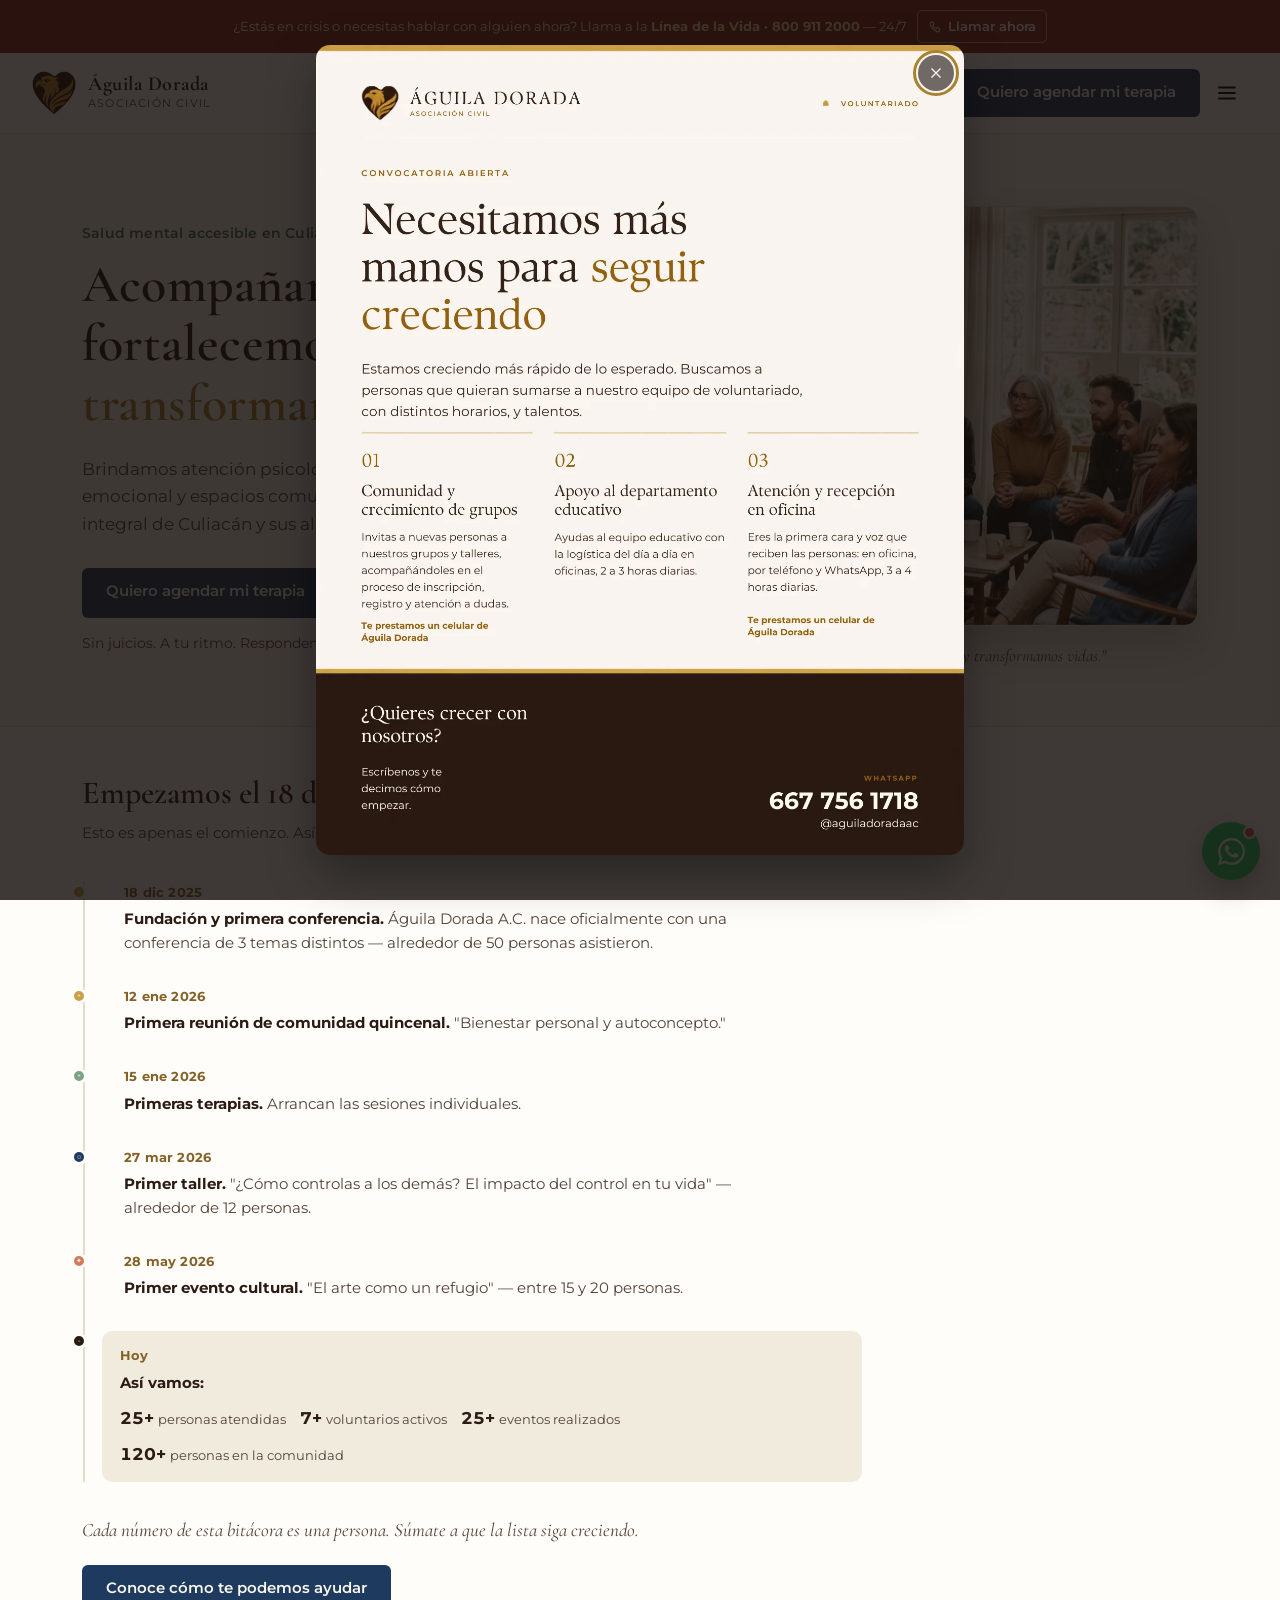
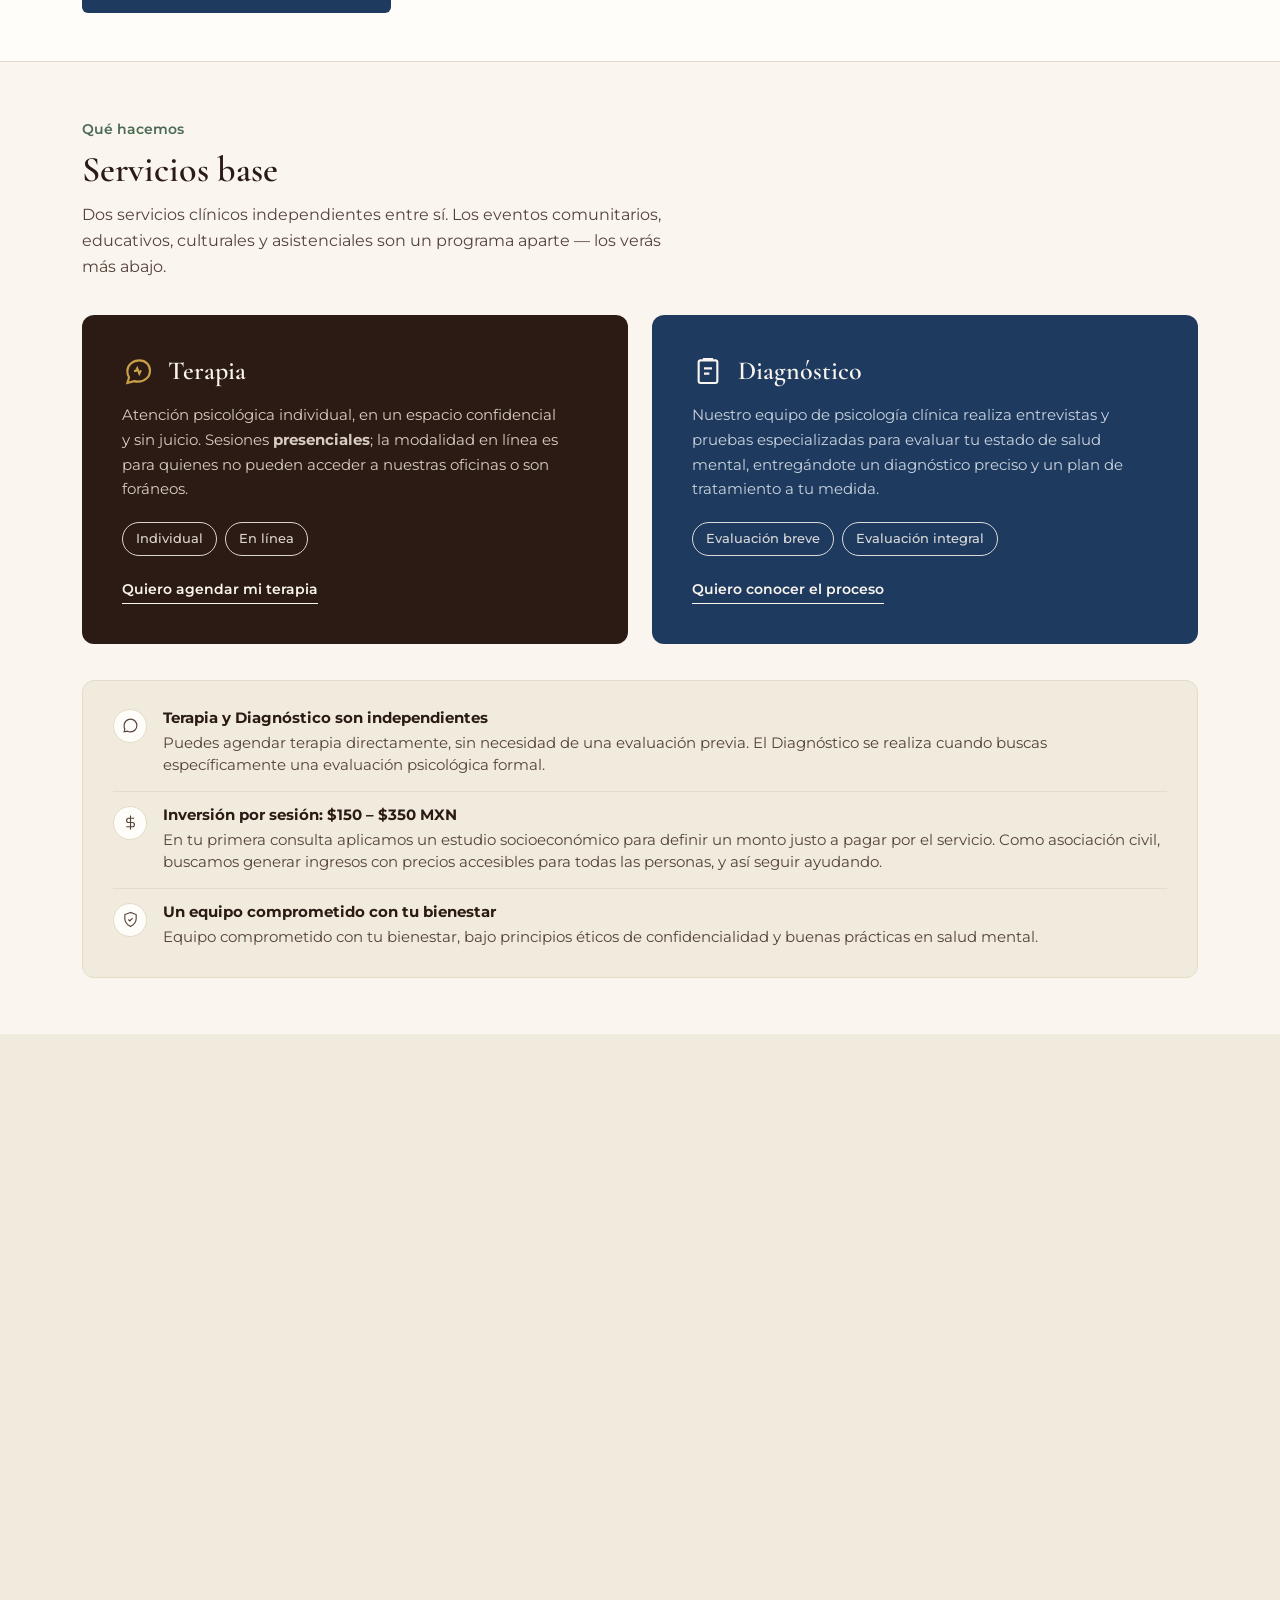
==== index.html @ cc55115a "Actualizar eventos de mediados de octubre y reorganizar eventos pasados - Próximos eventos: taller "" ====
<!DOCTYPE html>
<html lang="es">

<head>
  <meta charset="UTF-8">
  <meta name="viewport" content="width=device-width, initial-scale=1.0">
  <title>Águila Dorada A.C. — Salud mental para todos</title>
  <link rel="canonical" href="https://aguiladorada.org/">
  <link rel="icon" type="image/png" href="assets/images/logo.png">
  <script>document.documentElement.classList.add('js');</script>
  <link rel="stylesheet" href="styles.css">
  <meta name="theme-color" content="#FAF6EF">
  <meta property="og:image" content="https://aguiladorada.org/assets/og-image.jpg">
  <meta property="og:image:width" content="1200">
  <meta property="og:image:height" content="630">
  <meta property="og:image:type" content="image/jpeg">
  <meta property="og:type" content="website">
  <meta property="og:url" content="https://aguiladorada.org/">
  <meta property="og:site_name" content="Águila Dorada A.C.">
  <meta property="og:locale" content="es_MX">
  <meta property="og:title" content="Águila Dorada A.C.">
  <meta property="og:description"
    content="Comunidad Águila Dorada A.C. ofrece terapia psicológica accesible y apoyo emocional en Culiacán.">
  <meta name="twitter:card" content="summary_large_image">
  <meta name="twitter:title" content="Águila Dorada A.C.">
  <meta name="twitter:description"
    content="Comunidad Águila Dorada A.C. ofrece terapia psicológica accesible y apoyo emocional en Culiacán.">
  <meta name="twitter:image" content="https://aguiladorada.org/assets/og-image.jpg">
  <meta name="description"
    content="Comunidad Águila Dorada A.C. ofrece terapia psicológica accesible y apoyo emocional en Culiacán. Acompañamos con empatía el bienestar integral de la comunidad.">
  <meta name="msvalidate.01" content="033CC8452195BD42DEB21FF409A09D6E" />
  <link rel="preconnect" href="https://fonts.googleapis.com">
  <link rel="preconnect" href="https://fonts.gstatic.com" crossorigin>
  <link rel="preload" as="image" href="assets/images/hero.webp" type="image/webp" fetchpriority="high">
  <link rel="preload" as="style"
    href="https://fonts.googleapis.com/css2?family=Cormorant+Garamond:wght@600;700&family=Montserrat:wght@400;500;600;700&display=swap"
    onload="this.onload=null;this.rel='stylesheet'">
  <noscript>
    <link
      href="https://fonts.googleapis.com/css2?family=Cormorant+Garamond:wght@600;700&family=Montserrat:wght@400;500;600;700&display=swap"
      rel="stylesheet">
  </noscript>
  <script type="application/ld+json">
{
  "@context": "https://schema.org",
  "@type": ["NGO", "MedicalBusiness"],
  "name": "Águila Dorada A.C.",
  "url": "https://aguiladorada.org",
  "logo": "https://aguiladorada.org/assets/images/logo.png",
  "description": "Atención en salud mental, psicólogos y terapia psicológica accesible en Culiacán.",
  "medicalSpecialty": "Psychiatric",
  "knowsAbout": [
    "Salud mental",
    "Psicología",
    "Terapia individual",
    "Apoyo emocional"
  ],
  "address": {
    "@type": "PostalAddress",
    "streetAddress": "Matías Lazcano 2134, int. 11, Tierra Blanca",
    "postalCode": "80030",
    "addressLocality": "Culiacán",
    "addressRegion": "Sinaloa",
    "addressCountry": "MX"
  },
  "geo": {
    "@type": "GeoCoordinates",
    "latitude": 24.8188,
    "longitude": -107.3948
  },
  "areaServed": "Culiacán",
  "telephone": "+52-667-211-5886",
  "email": "aguiladorada.admi@gmail.com",
  "sameAs": [
    "https://www.instagram.com/aguiladoradaac",
    "https://www.facebook.com/aguiladoradaac"
  ]
}
</script>
</head>

<body>

  <a href="#main-content" class="skip-link">Saltar al contenido</a>

  <!-- Banner emergente de convocatoria de voluntariado. Se muestra una vez
       al entrar y, al cerrarse, no vuelve a aparecer durante 3 días
       (guardado en localStorage). Solo vive en index.html: es la puerta
       de entrada del sitio, no tiene sentido repetirlo en el resto de
       páginas. Toda la imagen es un enlace directo a WhatsApp con un
       mensaje pre-redactado (mismo criterio de WHATSAPP_NUMBER que el
       resto del sitio). Para cambiar la imagen, reemplaza
       assets/images/voluntariado-banner.png Y regenera
       voluntariado-banner.webp a partir de ella (si el .webp queda
       desactualizado, los navegadores que lo soportan seguirán
       mostrando la imagen vieja porque <picture> no cae al .png salvo
       que el .webp falte por completo) y actualiza el "alt" para que
       siga describiendo el contenido real. -->
  <div class="promo-modal" id="promoModal" hidden>
    <div class="promo-modal-backdrop" data-promo-close></div>
    <div class="promo-modal-dialog" role="dialog" aria-modal="true" aria-label="Convocatoria de voluntariado">
      <button type="button" class="promo-modal-close" data-promo-close aria-label="Cerrar">
        <svg viewBox="0 0 24 24" fill="none" stroke="currentColor" stroke-width="1.8">
          <path d="M6 6l12 12M18 6 6 18" />
        </svg>
      </button>
      <a data-wa href="https://wa.me/526672115886?text=Hola%2C%20quiero%20sumarme%20como%20voluntario%20a%20%C3%81guila%20Dorada.%20Vi%20el%20anuncio%20de%20voluntariado"
        target="_blank" rel="noopener noreferrer" class="promo-modal-link"
        aria-label="Escribir por WhatsApp para sumarme como voluntario/a">
        <picture>
          <source srcset="assets/images/voluntariado-banner.webp" type="image/webp">
          <img src="assets/images/voluntariado-banner.png" width="1280" height="1600" decoding="async"
            alt="Convocatoria abierta de voluntariado: necesitamos más manos para seguir creciendo. Buscamos personas para: 1) Comunidad y crecimiento de grupos, invitando a nuevas personas a nuestros grupos y talleres y acompañándolas en su inscripción. 2) Apoyo al departamento educativo con la logística del día a día en oficina, 2 a 3 horas diarias. 3) Atención y recepción en oficina, por teléfono y WhatsApp, 3 a 4 horas diarias. En las áreas 1 y 3 se presta un celular de Águila Dorada. ¿Quieres crecer con nosotros? Escríbenos y te decimos cómo empezar.">
        </picture>
      </a>
    </div>
  </div>

  <aside class="crisis-bar" aria-label="Atención en crisis">
    <span>¿Estás en crisis o necesitas hablar con alguien ahora? Llama a la <strong>Línea de la Vida · 800 911
        2000</strong> — 24/7</span>
    <a href="tel:8009112000" class="crisis-action"><svg viewBox="0 0 24 24" fill="none" stroke="currentColor"
        stroke-width="1.8">
        <path
          d="M6.6 3.5 4 5c-.8.5-.9 1.6-.5 2.5 2.2 5.5 7.1 10.4 12.6 12.6.9.4 2 .2 2.5-.5l1.5-2.6c.4-.7.2-1.6-.5-2l-3.1-1.8c-.7-.4-1.5-.2-1.9.4l-.9 1.2c-2.4-1.3-4.3-3.2-5.6-5.6l1.2-.9c.6-.4.8-1.2.4-1.9L8.6 4c-.4-.7-1.3-.9-2-.5Z" />
      </svg>Llamar ahora</a>
  </aside>

  <header>
    <div class="nav">
      <div class="brand">
        <img class="brand-mark" src="assets/images/logo.png" width="300" height="276" decoding="async" alt="Águila Dorada A.C. — logo">
        <div class="brand-text">
          <div class="name">Águila Dorada</div>
          <div class="tag">Asociación Civil</div>
        </div>
      </div>
      <nav class="links" aria-label="Principal">
        <a href="#main-content" aria-current="page">Inicio</a>
        <a href="pages/servicios.html">Servicios</a>
        <a href="pages/programas-comunitarios.html">Comunidad</a>
        <a href="#eventos">Próximos eventos</a>
        <a href="pages/eventos-pasados.html">Eventos pasados</a>
        <a href="pages/nosotros.html">Nosotros</a>
        <a href="pages/voluntariado.html">Voluntariado</a>
        <a href="pages/contacto.html">Contacto</a>
      </nav>
      <div style="display:flex;align-items:center;gap:6px;">
        <a data-wa href="https://wa.me/526672115886?text=Hola%2C%20me%20gustar%C3%ADa%20agendar%20una%20sesi%C3%B3n%20de%20terapia%20con%20%C3%81guila%20Dorada."
          class="btn btn-navy" target="_blank" rel="noopener noreferrer" aria-label="Quiero agendar mi terapia"><span class="btn-full" aria-hidden="true">Quiero agendar mi
            terapia</span><span class="btn-short" aria-hidden="true">Agendar</span></a>
        <button class="menu-btn" id="menuBtn" aria-label="Abrir menú" aria-expanded="false" aria-controls="mobileNav">
          <svg viewBox="0 0 24 24" fill="none" stroke="currentColor" stroke-width="1.8">
            <path d="M4 7h16M4 12h16M4 17h16" />
          </svg>
        </button>
      </div>
    </div>
    <nav class="mobile-nav" id="mobileNav" aria-label="Menú móvil">
      <a href="#main-content" aria-current="page">Inicio</a>
      <a href="pages/servicios.html">Servicios</a>
      <a href="pages/programas-comunitarios.html">Comunidad</a>
      <a href="#eventos">Próximos eventos</a>
      <a href="pages/eventos-pasados.html">Eventos pasados</a>
      <a href="pages/nosotros.html">Nosotros</a>
      <a href="pages/voluntariado.html">Voluntariado</a>
      <a href="pages/contacto.html">Contacto</a>
    </nav>
  </header>

  <main id="main-content">
    <section class="hero" aria-label="Inicio">
      <div class="wrap hero-grid">
        <div class="hero-copy">
          <div class="hero-kicker">Salud mental accesible en Culiacán</div>
          <h1>Acompañamos, fortalecemos y <span class="accent">transformamos</span> vidas.</h1>
          <p class="lede">Brindamos atención psicológica accesible, educación emocional y espacios comunitarios para el
            bienestar integral de Culiacán y sus alrededores.</p>
          <div class="hero-ctas">
            <a data-wa href="https://wa.me/526672115886?text=Hola%2C%20me%20gustar%C3%ADa%20agendar%20una%20sesi%C3%B3n%20de%20terapia%20con%20%C3%81guila%20Dorada."
              class="btn btn-navy" target="_blank" rel="noopener noreferrer">Quiero agendar mi terapia</a>
            <a href="pages/nosotros.html" class="btn btn-outline">Conócenos</a>
          </div>
          <p class="hero-microcopy">Sin juicios. A tu ritmo. Respondemos en menos de 24 horas.</p>
        </div>
        <div class="hero-photo">
          <div class="photo-block">
            <picture>
              <source srcset="assets/images/hero.webp" type="image/webp">
              <img src="assets/images/hero.jpg" width="1200" height="1000" fetchpriority="high" decoding="async"
                alt="Círculo de personas conversando en un espacio cálido y luminoso">
            </picture>
          </div>
          <p class="photo-quote">"Acompañamos, fortalecemos y transformamos vidas."</p>
        </div>
      </div>
    </section>

    <section class="bitacora">
      <div class="wrap">
        <div class="bitacora-head">
          <h2>Empezamos el 18 de diciembre de 2025</h2>
          <p>Esto es apenas el comienzo. Así ha ido creciendo Águila Dorada A.C.</p>
        </div>
        <div class="timeline">
          <svg class="tl-track" aria-hidden="true" focusable="false">
            <line class="tl-track-bg" x1="50%" y1="0" x2="50%" y2="100%" />
            <line class="tl-track-fg" x1="50%" y1="0" x2="50%" y2="100%" pathLength="1" stroke-dasharray="1"
              stroke-dashoffset="1" />
          </svg>
          <div class="tl-item" data-reveal>
            <div class="tl-dot ic-comunidad"></div>
            <div class="tl-date">18 dic 2025</div>
            <div class="tl-text"><strong>Fundación y primera conferencia.</strong> Águila Dorada A.C. nace oficialmente
              con una conferencia de 3 temas distintos — alrededor de 50 personas asistieron.</div>
          </div>
          <div class="tl-item" data-reveal>
            <div class="tl-dot ic-comunidad"></div>
            <div class="tl-date">12 ene 2026</div>
            <div class="tl-text"><strong>Primera reunión de comunidad quincenal.</strong> "Bienestar personal y
              autoconcepto."</div>
          </div>
          <div class="tl-item" data-reveal>
            <div class="tl-dot ic-asistencial"></div>
            <div class="tl-date">15 ene 2026</div>
            <div class="tl-text"><strong>Primeras terapias.</strong> Arrancan las sesiones individuales.</div>
          </div>
          <div class="tl-item" data-reveal>
            <div class="tl-dot ic-educativo"></div>
            <div class="tl-date">27 mar 2026</div>
            <div class="tl-text"><strong>Primer taller.</strong> "¿Cómo controlas a los demás? El impacto del control en
              tu vida" — alrededor de 12 personas.</div>
          </div>
          <div class="tl-item" data-reveal>
            <div class="tl-dot ic-cultural"></div>
            <div class="tl-date">28 may 2026</div>
            <div class="tl-text"><strong>Primer evento cultural.</strong> "El arte como un refugio" — entre 15 y 20
              personas.</div>
          </div>
          <div class="tl-item tl-today" data-reveal>
            <div class="tl-dot tl-today-dot"></div>
            <div class="tl-date">Hoy</div>
            <div class="tl-text"><strong>Así vamos:</strong> <span class="tl-stat"><b data-count-to="25" data-suffix="+">0</b> <small>personas
                  atendidas</small></span> <span class="tl-stat"><b data-count-to="7" data-suffix="+">0</b> <small>voluntarios activos</small></span> <span
                class="tl-stat"><b data-count-to="25" data-suffix="+">0</b> <small>eventos realizados</small></span> <span class="tl-stat"><b data-count-to="120" data-suffix="+">0</b>
                <small>personas en la comunidad</small></span></div>
          </div>
        </div>
        <p class="bitacora-close">Cada número de esta bitácora es una persona. Súmate a que la lista siga creciendo.</p>
        <div class="bitacora-ctas">
          <a href="#servicios" class="btn btn-navy">Conoce cómo te podemos ayudar</a>
        </div>
      </div>
    </section>

    <section id="servicios">
      <div class="wrap">
        <div class="head-block">
          <div class="kicker">Qué hacemos</div>
          <h2>Servicios base</h2>
          <p>Dos servicios clínicos independientes entre sí. Los eventos comunitarios, educativos, culturales y
            asistenciales son un programa aparte — los verás más abajo.</p>
        </div>
        <div class="services-grid">
          <div class="service-card sc-terapia" data-reveal>
            <div class="s-head">
              <div class="s-icon"><svg viewBox="0 0 24 24" fill="none" stroke-width="1.6">
                  <path
                    d="M21 12c0 4.4-4 8-9 8-1 0-2-.1-2.9-.4L4 21l1.3-4.2C4.5 15.6 4 13.9 4 12c0-4.4 4-8 9-8s8 3.6 8 8Z" />
                  <path d="M9 12h1.4l1-2 1.6 4 1-2H14.6" />
                </svg></div>
              <h3>Terapia</h3>
            </div>
            <p>Atención psicológica individual, en un espacio confidencial y sin juicio. Sesiones
              <strong>presenciales</strong>; la modalidad en línea es para quienes no pueden acceder a nuestras
              oficinas o son foráneos.</p>
            <div class="pill-row">
              <span class="pill">Individual</span>
              <span class="pill">En línea</span>
            </div>
            <a data-wa href="https://wa.me/526672115886?text=Hola%2C%20me%20gustar%C3%ADa%20agendar%20una%20sesi%C3%B3n%20de%20terapia%20con%20%C3%81guila%20Dorada."
              class="s-link" target="_blank" rel="noopener noreferrer">Quiero agendar mi terapia</a>
          </div>
          <div class="service-card sc-diagnostico" data-reveal>
            <div class="s-head">
              <div class="s-icon"><svg viewBox="0 0 24 24" fill="none" stroke-width="1.6">
                  <rect x="5" y="4" width="14" height="17" rx="1.5" />
                  <path d="M9 4V3h6v1M9 10h6M9 14h4" />
                </svg></div>
              <h3>Diagnóstico</h3>
            </div>
            <p>Nuestro equipo de psicología clínica realiza entrevistas y pruebas especializadas para evaluar tu
              estado de salud mental, entregándote un diagnóstico preciso y un plan de tratamiento a tu medida.</p>
            <div class="pill-row">
              <span class="pill">Evaluación breve</span>
              <span class="pill">Evaluación integral</span>
            </div>
            <a data-wa href="https://wa.me/526672115886?text=Hola%2C%20me%20gustar%C3%ADa%20solicitar%20informaci%C3%B3n%20sobre%20el%20servicio%20de%20diagn%C3%B3stico%20psicol%C3%B3gico%20de%20%C3%81guila%20Dorada."
              class="s-link" target="_blank" rel="noopener noreferrer">Quiero conocer el proceso</a>
          </div>
        </div>

        <div class="info-card">
          <div class="info-row">
            <div class="i-icon"><svg viewBox="0 0 24 24" fill="none" stroke="currentColor" stroke-width="1.6">
                <path
                  d="M8 12h.01M12 12h.01M16 12h.01M21 12c0 4.97-4.03 9-9 9-1.5 0-2.9-.36-4.14-1L3 21l1-3.86A8.96 8.96 0 0 1 3 12c0-4.97 4.03-9 9-9s9 4.03 9 9Z" />
              </svg></div>
            <div>
              <h4>Terapia y Diagnóstico son independientes</h4>
              <p>Puedes agendar terapia directamente, sin necesidad de una evaluación previa. El Diagnóstico se realiza
                cuando buscas específicamente una evaluación psicológica formal.</p>
            </div>
          </div>
          <div class="info-row">
            <div class="i-icon"><svg viewBox="0 0 24 24" fill="none" stroke="currentColor" stroke-width="1.6">
                <path d="M12 2v20M17 6H9.5a3 3 0 0 0 0 6h5a3 3 0 0 1 0 6H6" />
              </svg></div>
            <div>
              <h4>Inversión por sesión: <span class="amt">$150 – $350 MXN</span></h4>
              <p>En tu primera consulta aplicamos un estudio socioeconómico para definir un monto justo a pagar por
                el servicio. Como asociación civil, buscamos generar ingresos con precios accesibles para todas las
                personas, y así seguir ayudando.</p>
            </div>
          </div>
          <div class="info-row">
            <div class="i-icon"><svg viewBox="0 0 24 24" fill="none" stroke="currentColor" stroke-width="1.6">
                <path d="M12 2 4 5v6c0 5 3.4 8.5 8 11 4.6-2.5 8-6 8-11V5l-8-3Z" />
                <path d="M9 12l2 2 4-4" />
              </svg></div>
            <div>
              <h4>Un equipo comprometido con tu bienestar</h4>
              <p>Equipo comprometido con tu bienestar, bajo principios éticos de confidencialidad y buenas prácticas en
                salud mental.</p>
            </div>
          </div>
        </div>
      </div>
    </section>

    <section class="section-alt" id="eventos">
      <div class="wrap">
        <div class="events-top">
          <div class="head-block" style="margin-bottom:0;">
            <div class="kicker">Aprende, conecta y transforma</div>
            <h2>Próximos eventos</h2>
            <p>Encuentros abiertos a la comunidad en distintos frentes: comunidad, educativo, cultural y asistencial.
            </p>
          </div>
        </div>
        <div class="events-grid">
          <div class="event-card" data-reveal>
            <div class="event-photo"><span class="event-tag tag-comunidad">Comunidad</span>
              <button type="button" class="event-photo-btn" data-lightbox-src="assets/images/evento19-10-2026-flyer.jpg"
                data-lightbox-alt="Flyer completo del taller Hábitos: pequeños comienzos, cambios que duran"
                aria-label="Ver el flyer completo del taller Hábitos: pequeños comienzos, cambios que duran">
                <img src="assets/images/evento19-10-2026.jpg" loading="lazy" decoding="async"
                  alt="Flyer del taller Hábitos: pequeños comienzos, cambios que duran">
                <svg class="event-photo-zoom" viewBox="0 0 24 24" fill="none" stroke="currentColor" stroke-width="1.8"
                  aria-hidden="true">
                  <path d="M4 9V5a1 1 0 0 1 1-1h4M20 9V5a1 1 0 0 0-1-1h-4M4 15v4a1 1 0 0 0 1 1h4M20 15v4a1 1 0 0 1-1 1h-4" />
                </svg>
              </button>
            </div>
            <div class="event-body">
              <div class="event-date">
                <div class="meta-icon" aria-hidden="true">📅</div>
                <div class="d">19</div>
                <div class="m">OCT</div>
              </div>
              <div class="event-info">
                <h3>Taller: Hábitos, pequeños comienzos, cambios que duran</h3>
                <div class="time">Lunes · 6:00 PM</div>
                <div class="venue"><a href="https://maps.app.goo.gl/LoSaX4REeJdFXpEn8" target="_blank"
                    rel="noopener noreferrer"><span class="meta-icon" aria-hidden="true">📍</span>La Casa del Maquío</a>
                </div>
                <div class="price"><span class="meta-icon" aria-hidden="true">💰</span>Aportación: $30 MXN</div>
              </div>
            </div>
            <div class="event-action"><a data-wa
                href="https://wa.me/526672115886?text=Hola%2C%20me%20gustar%C3%ADa%20inscribirme%20al%20taller%20%22H%C3%A1bitos%3A%20peque%C3%B1os%20comienzos%2C%20cambios%20que%20duran%22%20del%2019%20de%20octubre."
                target="_blank" rel="noopener noreferrer"
                aria-label="Inscribirme por WhatsApp al taller Hábitos: pequeños comienzos, cambios que duran">Inscribirme por WhatsApp</a>
            </div>
          </div>
          <div class="event-card" data-reveal>
            <div class="event-photo"><span class="event-tag tag-cultural">Cultural</span>
              <button type="button" class="event-photo-btn" data-lightbox-src="assets/images/evento20-10-2026-flyer.jpg"
                data-lightbox-alt="Anuncio de los próximos eventos de octubre, incluido el Taller de poesía y escritura mexicana"
                aria-label="Ver el anuncio completo del Taller de poesía y escritura mexicana">
                <img src="assets/images/evento20-10-2026.jpg" loading="lazy" decoding="async"
                  alt="Anuncio del Taller de poesía y escritura mexicana, 20 de octubre">
                <svg class="event-photo-zoom" viewBox="0 0 24 24" fill="none" stroke="currentColor" stroke-width="1.8"
                  aria-hidden="true">
                  <path d="M4 9V5a1 1 0 0 1 1-1h4M20 9V5a1 1 0 0 0-1-1h-4M4 15v4a1 1 0 0 0 1 1h4M20 15v4a1 1 0 0 1-1 1h-4" />
                </svg>
              </button>
            </div>
            <div class="event-body">
              <div class="event-date">
                <div class="meta-icon" aria-hidden="true">📅</div>
                <div class="d">20</div>
                <div class="m">OCT</div>
              </div>
              <div class="event-info">
                <h3>Taller de poesía y escritura mexicana</h3>
                <div class="time">Martes · 5:30 PM</div>
                <div class="venue"><a href="https://www.google.com/maps/search/?api=1&amp;query=Benito+Ju%C3%A1rez+217+Ote%2C+Centro%2C+Culiac%C3%A1n"
                    target="_blank" rel="noopener noreferrer"><span class="meta-icon" aria-hidden="true">📍</span>Benito Juárez 217 Ote., Local 5, Centro</a>
                </div>
              </div>
            </div>
            <div class="event-action"><a data-wa
                href="https://wa.me/526672115886?text=Hola%2C%20quisiera%20m%C3%A1s%20informaci%C3%B3n%20sobre%20el%20Taller%20de%20poes%C3%ADa%20y%20escritura%20mexicana%20del%2020%20de%20octubre."
                target="_blank" rel="noopener noreferrer"
                aria-label="Pedir más información por WhatsApp sobre el Taller de poesía y escritura mexicana">Más información por WhatsApp</a>
            </div>
          </div>
          <div class="event-card" data-reveal>
            <div class="event-photo"><span class="event-tag tag-asistencial">Asistencial</span>
              <button type="button" class="event-photo-btn" data-lightbox-src="assets/images/evento25-10-2026-flyer.jpg"
                data-lightbox-alt="Flyer completo de la 2da Charreada con Causa Rosa, a beneficio de Fundación Gamma"
                aria-label="Ver el flyer completo de la 2da Charreada con Causa Rosa">
                <img src="assets/images/evento25-10-2026.jpg" loading="lazy" decoding="async"
                  alt="Flyer de la 2da Charreada con Causa Rosa, a beneficio de Fundación Gamma">
                <svg class="event-photo-zoom" viewBox="0 0 24 24" fill="none" stroke="currentColor" stroke-width="1.8"
                  aria-hidden="true">
                  <path d="M4 9V5a1 1 0 0 1 1-1h4M20 9V5a1 1 0 0 0-1-1h-4M4 15v4a1 1 0 0 0 1 1h4M20 15v4a1 1 0 0 1-1 1h-4" />
                </svg>
              </button>
            </div>
            <div class="event-body">
              <div class="event-date">
                <div class="meta-icon" aria-hidden="true">📅</div>
                <div class="d">25</div>
                <div class="m">OCT</div>
              </div>
              <div class="event-info">
                <h3>2da Charreada con Causa Rosa</h3>
                <div class="time">Domingo · Desde las 12:00 PM</div>
                <div class="venue"><a href="https://www.google.com/maps/search/?api=1&amp;query=Feria+Ganadera+Culiac%C3%A1n"
                    target="_blank" rel="noopener noreferrer"><span class="meta-icon" aria-hidden="true">📍</span>Feria Ganadera</a>
                </div>
                <div class="price"><span class="meta-icon" aria-hidden="true">🎗️</span>A beneficio de Fundación Gamma</div>
              </div>
            </div>
            <div class="event-action"><a href="https://www.instagram.com/aguiladoradaac/reel/Dd-QP6Wh-IY/"
                target="_blank" rel="noopener noreferrer"
                aria-label="Ver el anuncio de la Charreada con Causa Rosa en Instagram">Ver anuncio en Instagram</a>
            </div>
          </div>
        </div>
      </div>
    </section>

    <section id="mision">
      <div class="wrap mission-grid">
        <div>
          <div class="kicker">Por qué existimos</div>
          <h2>Nuestra misión</h2>
          <p class="mission-statement"><span>Acompañamos con empatía y compromiso a quienes más lo
              necesitan.</span> <span>Construimos juntos caminos de esperanza y fortaleza.</span></p>
          <div class="mission-list">
            <div class="mission-item" data-reveal>
              <div class="icon ic-educativo"><svg viewBox="0 0 24 24" fill="none" stroke="currentColor"
                  stroke-width="1.6">
                  <path d="M12 2 4 5v6c0 5 3.4 8.5 8 11 4.6-2.5 8-6 8-11V5l-8-3Z" />
                </svg></div>
              <div>
                <h3>Empatía</h3>
                <p>Escuchamos y acompañamos cada historia con sensibilidad, respeto y sin juicios.</p>
              </div>
            </div>
            <div class="mission-item" data-reveal>
              <div class="icon ic-cultural"><svg viewBox="0 0 24 24" fill="none" stroke="currentColor"
                  stroke-width="1.6">
                  <path d="M4 5.5C6 4.6 8 4.3 12 5.6c4-1.3 6-1 8-.1V17c-2-.9-4-1.2-8 .1-4-1.3-6-1-8-.1V5.5Z" />
                </svg></div>
              <div>
                <h3>Amor</h3>
                <p>Construimos vínculos cálidos y solidarios que hacen sentir a cada persona acompañada.</p>
              </div>
            </div>
            <div class="mission-item" data-reveal>
              <div class="icon ic-comunidad"><svg viewBox="0 0 24 24" fill="none" stroke="currentColor"
                  stroke-width="1.6">
                  <path
                    d="M17 20v-1a4 4 0 0 0-4-4H7a4 4 0 0 0-4 4v1M10 11a4 4 0 1 0 0-8 4 4 0 0 0 0 8Zm6 0a3.5 3.5 0 1 0 0-7M20 20v-1a3.5 3.5 0 0 0-2.5-3.4" />
                </svg></div>
              <div>
                <h3>Humanismo</h3>
                <p>Reconocemos la dignidad, la historia y el valor único de cada persona.</p>
              </div>
            </div>
          </div>
          <a href="pages/nosotros.html" class="mission-link">Conoce al equipo que lo hace posible</a>
        </div>
        <div class="mission-visual">
          <img src="assets/images/logo.png" loading="lazy" decoding="async" alt="Águila Dorada A.C." style="width:60%;">
        </div>
      </div>
    </section>

    <section class="cta-band" id="donar">
      <div class="wrap" style="padding:0;">
        <div class="cta-grid">
          <div class="cta-col cta-volunteer">
            <div class="icon-row">
              <div class="circ"><svg viewBox="0 0 24 24" fill="none" stroke="var(--cream)" stroke-width="1.6">
                  <path
                    d="M16 20v-1a4 4 0 0 0-4-4H7a4 4 0 0 0-4 4v1M9.5 11a4 4 0 1 0 0-8 4 4 0 0 0 0 8ZM21 20v-1a4 4 0 0 0-3-3.87M16 3.13a4 4 0 0 1 0 7.75" />
                </svg></div>
              <h3>Tu tiempo también transforma</h3>
            </div>
            <p>Únete como voluntario y ayuda a crear espacios de escucha, aprendizaje y acompañamiento.</p>
            <ul class="volunteer-list">
              <li>Acompañar reuniones y actividades comunitarias.</li>
              <li>Apoyar talleres, eventos y acciones de difusión.</li>
              <li>Compartir tus habilidades y experiencia.</li>
            </ul>
            <p class="volunteer-reassurance"><strong>No necesitas experiencia previa.</strong> Te orientamos para
              encontrar la forma de participar que mejor se adapte a ti.</p>
            <a href="pages/voluntariado.html"
              class="btn btn-navy" style="align-self:flex-start;">Quiero conocer cómo sumarme</a>
          </div>
          <div class="cta-col cta-supplies">
            <div class="icon-row">
              <div class="circ" aria-hidden="true"><svg viewBox="0 0 24 24" fill="none" stroke-width="1.7">
                  <path d="M4 7h16M5 7v12h14V7M8 7V4h8v3M9 11v4M12 11v4M15 11v4" />
                </svg></div>
              <h3>Comparte lo que tienes</h3>
            </div>
            <p>También puedes apoyar donando víveres para familias en situación de vulnerabilidad.</p>
            <ul class="supplies-list">
              <li>Sopa</li>
              <li>Arroz</li>
              <li>Frijol</li>
              <li>Lenteja</li>
              <li>Aceite</li>
              <li>Puré</li>
              <li>Sal</li>
              <li>Harina de maíz</li>
              <li>Leche en polvo</li>
              <li>Café</li>
              <li>Azúcar</li>
              <li>Atún</li>
              <li>Sardina</li>
              <li>Enlatados</li>
            </ul>
            <p class="volunteer-reassurance"><strong>Requisitos: </strong> Productos cerrados, en buen estado, con 6+
              meses de caducidad (evita vidrio).</p>
            <div class="supplies-buttons">
              <a href="https://maps.app.goo.gl/Wsu3UBYT477xSN2z8" class="btn btn-gold" target="_blank"
                rel="noopener noreferrer">Nuestras instalaciones / oficinas</a>
              <a href="https://maps.app.goo.gl/fyBp84u1WZCsaZHo7" class="btn btn-gold" target="_blank"
                rel="noopener noreferrer"><span>La Casa del Maquío</span> <small>Solo en días de reuniones</small></a>
            </div>
          </div>
          <div class="cta-col">
            <div class="icon-row">
              <div class="circ"><svg viewBox="0 0 24 24" fill="none" stroke="var(--cream)" stroke-width="1.6">
                  <path
                    d="M12 21s-7-4.4-9.5-9C.7 8.6 2.6 5 6 5c2 0 3.3 1.1 4 2.2C10.7 6.1 12 5 14 5c3.4 0 5.3 3.6 3.5 7-2.5 4.6-9.5 9-9.5 9Z" />
                </svg></div>
              <h3>¿Quieres ayudar?</h3>
            </div>
            <p>Tu donativo amplía el acceso a apoyo psicológico y espacios comunitarios. Puedes apoyar con una
              transferencia:</p>
            <div class="bank-heading"><span class="bank-icon" aria-hidden="true"><svg viewBox="0 0 24 24" fill="none"
                  stroke="currentColor" stroke-width="1.7">
                  <path d="m3 9 9-5 9 5M5 10v8M9 10v8M15 10v8M19 10v8M3 20h18" />
                </svg></span>Datos para transferencia</div>
            <div class="bank-details">
              <span><strong>Banco:</strong> NU</span>
              <span><strong>Titular:</strong> Joel Reyes Rivera</span>
              <span class="clabe-row"><span class="clabe"><strong>CLABE:</strong> <span
                    id="clabeValue">638180000135393123</span></span><button class="copy-clabe" id="copyClabe"
                  type="button" aria-label="Copiar CLABE"><svg viewBox="0 0 24 24" fill="none" stroke="currentColor"
                    stroke-width="1.7" aria-hidden="true">
                    <rect x="8" y="8" width="11" height="11" rx="1.5" />
                    <path d="M5 16H4a1 1 0 0 1-1-1V4a1 1 0 0 1 1-1h11a1 1 0 0 1 1 1v1" />
                  </svg><span aria-live="polite">Copiar</span></button></span>
              <span><strong>Concepto:</strong> Donativo y tu nombre (opcional)</span>
            </div>
            <a data-wa href="https://wa.me/526672115886?text=Hola%2C%20comparto%20mi%20comprobante%20de%20donativo%20para%20%C3%81guila%20Dorada."
              class="btn btn-gold" target="_blank" rel="noopener noreferrer" style="align-self:flex-start;">Comparte tu
              donativo con nosotros</a>
          </div>
        </div>
      </div>
    </section>

  </main>

  <footer>
    <div class="wrap">
      <div class="foot-grid">
        <div class="foot-brand">
          <div class="brand">
            <img class="brand-mark" src="assets/images/logo.png" loading="lazy" decoding="async" width="300" height="276"
              alt="Águila Dorada A.C. — logo">
            <div class="brand-text">
              <div class="name">Águila Dorada A.C.</div>
              <div class="tag">Asociación Civil</div>
            </div>
          </div>
          <p>"Acompañamos, fortalecemos y transformamos vidas." Salud mental accesible para Culiacán y su comunidad.</p>
          <div class="socials">
            <a href="https://www.facebook.com/aguiladoradaac" aria-label="Facebook" target="_blank"
              rel="noopener noreferrer"><svg viewBox="0 0 24 24" fill="currentColor">
                <path
                  d="M13.5 22v-8h2.7l.5-3.2h-3.2V8.9c0-.9.3-1.5 1.7-1.5h1.6V4.5C15.9 4.4 14.9 4 13.7 4c-2.5 0-4.2 1.5-4.2 4.3v2.5H6.8v3.2h2.7v8h4Z" />
              </svg></a>
            <a href="https://www.instagram.com/aguiladoradaac?stkn=MXRkZHAwYmRkMmg5Yg%3D%3D&amp;utm_source=qr"
              aria-label="Instagram" target="_blank" rel="noopener noreferrer"><svg viewBox="0 0 24 24" fill="none"
                stroke="currentColor" stroke-width="1.6">
                <rect x="3" y="3" width="18" height="18" rx="5" />
                <circle cx="12" cy="12" r="4" />
                <circle cx="17.5" cy="6.5" r="1" />
              </svg></a>
          </div>
        </div>
        <div class="foot-col">
          <h4>Enlaces rápidos</h4>
          <ul>
            <li><a href="#main-content" aria-current="page">Inicio</a></li>
            <li><a href="pages/nosotros.html">Nosotros</a></li>
            <li><a href="pages/servicios.html">Servicios</a></li>
            <li><a href="pages/programas-comunitarios.html">Comunidad</a></li>
            <li><a href="#eventos">Próximos eventos</a></li>
            <li><a href="pages/eventos-pasados.html">Eventos pasados</a></li>
            <li><a href="pages/voluntariado.html">Voluntariado</a></li>
            <li><a href="pages/contacto.html">Contacto</a></li>
          </ul>
        </div>
        <div class="foot-col">
          <h4>Servicios</h4>
          <ul>
            <li><a href="pages/servicios.html#terapia">Terapia</a></li>
            <li><a href="pages/servicios.html#diagnostico">Diagnóstico</a></li>
          </ul>
          <h4 style="margin-top:20px;">Actividades comunitarias</h4>
          <ul>
            <li><a href="pages/programas-comunitarios.html#comunidad">Reuniones de comunidad quincenales</a></li>
            <li><a href="pages/programas-comunitarios.html#educativo">Educativos</a></li>
            <li><a href="pages/programas-comunitarios.html#cultural">Culturales</a></li>
            <li><a href="pages/programas-comunitarios.html#asistencial">Asistenciales</a></li>
          </ul>
        </div>
        <div class="foot-col" id="contacto">
          <h4>Contacto</h4>
          <address>
            <ul>
              <li><a data-wa href="https://wa.me/526672115886" target="_blank" rel="noopener noreferrer">WhatsApp
                  institucional</a></li>
              <li class="foot-hours">Horario de atención<br>
                Lunes a viernes: 9:00–13:00 y 15:00–17:00.<br>
                Sábado: 9:00–14:00.<br>
                Domingo: cerrado.<br>
                Las sesiones de terapia siempre son con cita previa.</li>
              <li style="margin-top:1em;"><a href="mailto:aguiladorada.admi@gmail.com">aguiladorada.admi@gmail.com</a></li>
              <li>Matías Lazcano 2134, int. 11<br>Tierra Blanca, 80030<br>Culiacán Rosales, Sinaloa, México</li>
            </ul>
          </address>
        </div>
      </div>
      <div class="foot-bottom">
        <span>© 2026 Águila Dorada A.C. — Asociación Civil. Todos los derechos reservados.</span>
        <!-- PRIVACIDAD AÚN NO DESPLEGADA: el aviso de privacidad no se publica todavía. Cuando esté listo, quita este comentario para reactivar el enlace del pie.
        <a class="foot-legal" href="pages/privacidad.html">Aviso de privacidad</a> -->
        <span class="privacy-note"><svg viewBox="0 0 24 24" fill="none" stroke="currentColor" stroke-width="1.8"
            aria-hidden="true">
            <path d="M7 10V7a5 5 0 0 1 10 0v3M5 10h14v10H5V10Z" />
          </svg>Tu privacidad es nuestra prioridad</span>
      </div>
    </div>
  </footer>

  <!-- Visor del flyer completo: se abre al tocar la foto de una tarjeta de evento -->
  <div class="lightbox" id="eventLightbox" hidden>
    <div class="lightbox-backdrop" data-lightbox-close></div>
    <div class="lightbox-dialog" role="dialog" aria-modal="true" aria-label="Flyer del evento">
      <button type="button" class="lightbox-close" data-lightbox-close aria-label="Cerrar">
        <svg viewBox="0 0 24 24" fill="none" stroke="currentColor" stroke-width="1.8">
          <path d="M6 6l12 12M18 6 6 18" />
        </svg>
      </button>
      <img class="lightbox-img" id="lightboxImg" src="" alt="">
    </div>
  </div>

  <!-- Chatbot flotante: árbol de decisión sin backend ni IA (ver TOPICS
       más abajo). Guía a Terapia/Eventos/Voluntariado/Contacto/Crisis y
       termina siempre en un enlace real a WhatsApp o a la página. -->
  <div class="chatbot-widget">
    <div class="chatbot-panel" id="chatbotPanel" role="dialog" aria-modal="false" aria-label="Chat de preguntas frecuentes"
      hidden>
      <div class="chatbot-head">
        <div class="chatbot-avatar">
          <img src="assets/images/logo.png" alt="" width="40" height="40">
          <span class="chatbot-online-dot" aria-hidden="true"></span>
        </div>
        <div class="chatbot-head-text">
          <div class="chatbot-name">Águila Dorada</div>
          <div class="chatbot-tag">Asistente virtual</div>
        </div>
        <button type="button" class="chatbot-close-btn" id="chatbotCloseBtn" aria-label="Cerrar chat">
          <svg viewBox="0 0 24 24" fill="none" stroke="currentColor" stroke-width="2">
            <path d="M6 6l12 12M18 6 6 18" />
          </svg>
        </button>
      </div>
      <div class="chatbot-body" id="chatbotBody" role="log" aria-live="polite"></div>
    </div>
    <button type="button" class="chatbot-fab has-badge" id="chatbotFab" aria-haspopup="dialog" aria-expanded="false"
      aria-controls="chatbotPanel" aria-label="Abrir chat de preguntas frecuentes">
      <span class="chatbot-fab-dot" aria-hidden="true"></span>
      <svg class="ic-chat" viewBox="0 0 24 24" fill="currentColor" aria-hidden="true">
        <path
          d="M17.472 14.382c-.297-.149-1.758-.867-2.03-.967-.273-.099-.471-.148-.671.15-.198.297-.767.966-.94 1.164-.173.199-.347.223-.644.075-.297-.15-1.255-.463-2.39-1.475-.883-.788-1.48-1.761-1.653-2.059-.173-.297-.018-.458.13-.606.134-.133.298-.347.446-.52.149-.174.198-.298.298-.497.099-.198.05-.371-.025-.52-.075-.149-.669-1.612-.916-2.207-.242-.579-.487-.5-.669-.51-.173-.008-.372-.01-.57-.01-.198 0-.52.074-.792.372-.272.297-1.04 1.016-1.04 2.479 0 1.462 1.065 2.875 1.213 3.074.149.198 2.096 3.2 5.077 4.487.709.306 1.262.489 1.694.625.712.227 1.36.195 1.871.118.571-.085 1.758-.719 2.006-1.413.248-.694.248-1.289.173-1.413-.074-.124-.272-.198-.57-.347m-5.421 7.403h-.004a9.87 9.87 0 01-5.031-1.378l-.361-.214-3.741.982.998-3.648-.235-.374a9.86 9.86 0 01-1.51-5.26c.001-5.45 4.436-9.884 9.888-9.884 2.64 0 5.122 1.03 6.988 2.898a9.825 9.825 0 012.893 6.994c-.003 5.45-4.437 9.884-9.885 9.884M20.52 3.449C18.24 1.245 15.24 0 12.045 0 5.463 0 .104 5.36.101 11.943c0 2.104.549 4.158 1.595 5.968L0 24l6.335-1.652a11.882 11.882 0 005.71 1.494h.005c6.582 0 11.941-5.36 11.944-11.943 0-3.19-1.24-6.187-3.494-8.45" />
      </svg>
      <svg class="ic-close" viewBox="0 0 24 24" fill="none" stroke="currentColor" stroke-width="2">
        <path d="M6 6l12 12M18 6 6 18" />
      </svg>
    </button>
  </div>

  <!-- Google tag (gtag.js) se carga después de la primera interacción o tras 3.5 s -->
  <script>
    (function () {
      function loadGtag() {
        if (window.gtagLoaded) return;
        window.gtagLoaded = true;
        window.dataLayer = window.dataLayer || [];
        window.gtag = window.gtag || function () { window.dataLayer.push(arguments); };
        window.gtag('js', new Date());
        window.gtag('config', 'G-1WYS3KDHX4');
        var script = document.createElement('script');
        script.async = true;
        script.src = 'https://www.googletagmanager.com/gtag/js?id=G-1WYS3KDHX4';
        document.head.appendChild(script);
      }
      ['touchstart', 'scroll', 'mousemove', 'keydown'].forEach(function (eventName) {
        window.addEventListener(eventName, loadGtag, { once: true, passive: true });
      });
      window.setTimeout(loadGtag, 3500);
    }());
  </script>

  <script>
    // Fuente única del número de WhatsApp institucional. Los enlaces [data-wa]
    // ya traen un href funcional y correcto por sí solos (nunca dependen de JS
    // para funcionar, incluida la barra de crisis); esto solo corrige
    // automáticamente cualquier href que quede desactualizado si el número
    // cambia y se olvida actualizar alguna de las instancias en el HTML.
    const WHATSAPP_NUMBER = '526672115886';
    document.querySelectorAll('[data-wa]').forEach((link) => {
      link.href = link.href.replace(/wa\.me\/\d+/, `wa.me/${WHATSAPP_NUMBER}`);
    });

    // Banner emergente de convocatoria de voluntariado: se muestra una
    // sola vez y, al cerrarse, queda oculto 3 días (guardado en
    // localStorage). Si el navegador bloquea localStorage (modo privado,
    // por ejemplo), simplemente se muestra cada vez sin romper nada.
    (function initPromoModal() {
      const PROMO_STORAGE_KEY = 'promoVoluntariadoHiddenUntil';
      const PROMO_SNOOZE_DAYS = 3;
      const promoModal = document.getElementById('promoModal');
      if (!promoModal) return;

      let hiddenUntil = 0;
      try {
        hiddenUntil = Number(localStorage.getItem(PROMO_STORAGE_KEY)) || 0;
      } catch { /* localStorage no disponible: se muestra igual */ }
      if (Date.now() < hiddenUntil) return;

      const promoDialog = promoModal.querySelector('.promo-modal-dialog');
      const promoClose = promoModal.querySelector('.promo-modal-close');
      const promoLink = promoModal.querySelector('.promo-modal-link');
      let promoLastFocused = null;

      function closePromoModal() {
        promoModal.classList.remove('is-open');
        document.body.classList.remove('promo-open');
        document.removeEventListener('keydown', onPromoKeydown);
        const finish = () => { promoModal.hidden = true; };
        if (window.matchMedia('(prefers-reduced-motion: reduce)').matches) {
          finish();
        } else {
          promoModal.addEventListener('transitionend', finish, { once: true });
        }
        try {
          localStorage.setItem(PROMO_STORAGE_KEY, String(Date.now() + PROMO_SNOOZE_DAYS * 86400000));
        } catch { /* sin almacenamiento persistente: volverá a aparecer */ }
        promoLastFocused?.focus();
      }

      function onPromoKeydown(e) {
        if (e.key === 'Escape') {
          closePromoModal();
        } else if (e.key === 'Tab') {
          // Solo dos elementos enfocables en el diálogo: el foco no se
          // escapa y cicla entre el enlace de la imagen y el botón cerrar.
          const focusables = [promoLink, promoClose];
          const currentIndex = focusables.indexOf(document.activeElement);
          e.preventDefault();
          const next = e.shiftKey
            ? focusables[(currentIndex - 1 + focusables.length) % focusables.length]
            : focusables[(currentIndex + 1) % focusables.length];
          next.focus();
        }
      }

      promoModal.querySelectorAll('[data-promo-close]').forEach((el) => {
        el.addEventListener('click', closePromoModal);
      });

      window.requestAnimationFrame(() => {
        promoLastFocused = document.activeElement;
        promoModal.hidden = false;
        void promoModal.offsetHeight;
        promoModal.classList.add('is-open');
        promoClose.focus();
        document.addEventListener('keydown', onPromoKeydown);
      });
    })();

    const menuBtn = document.getElementById('menuBtn');
    const mobileNav = document.getElementById('mobileNav');
    menuBtn.addEventListener('click', () => {
      const isOpen = mobileNav.classList.toggle('open');
      menuBtn.setAttribute('aria-expanded', isOpen ? 'true' : 'false');
    });
    mobileNav.querySelectorAll('a').forEach(a => a.addEventListener('click', () => {
      mobileNav.classList.remove('open');
      menuBtn.setAttribute('aria-expanded', 'false');
    }));
    document.addEventListener('keydown', (e) => {
      if (e.key === 'Escape' && mobileNav.classList.contains('open')) {
        mobileNav.classList.remove('open');
        menuBtn.setAttribute('aria-expanded', 'false');
        menuBtn.focus();
      }
    });
    const copyClabe = document.getElementById('copyClabe');
    const clabeValue = document.getElementById('clabeValue').textContent;
    copyClabe.addEventListener('click', async () => {
      try {
        await navigator.clipboard.writeText(clabeValue);
        copyClabe.classList.add('copied');
        copyClabe.querySelector('span').textContent = 'Copiada';
        setTimeout(() => {
          copyClabe.classList.remove('copied');
          copyClabe.querySelector('span').textContent = 'Copiar';
        }, 1800);
      } catch {
        copyClabe.querySelector('span').textContent = 'Selecciona la CLABE';
      }
    });
    document.querySelectorAll('img:not([alt]), img[alt=""]').forEach((image) => {
      const eventTitle = image.closest('.event-card')?.querySelector('h3')?.textContent.trim();
      if (image.classList.contains('brand-mark')) {
        image.alt = 'Logotipo de Águila Dorada A.C.';
      } else if (image.closest('.photo-block')) {
        image.alt = 'Personas reunidas en un espacio de acompañamiento comunitario';
      } else if (eventTitle) {
        image.alt = `Imagen del evento: ${eventTitle}`;
      } else if (image.closest('.mission-visual')) {
        image.alt = 'Emblema de Águila Dorada A.C.';
      } else {
        image.alt = 'Águila Dorada A.C. y su comunidad';
      }
    });

    // Visor del flyer completo: toca la foto recortada de una tarjeta de evento
    // y se abre en grande, sin salir de la página.
    const lightbox = document.getElementById('eventLightbox');
    const lightboxImg = document.getElementById('lightboxImg');
    const lightboxClose = lightbox.querySelector('.lightbox-close');
    let lightboxTrigger = null;

    function openLightbox(trigger) {
      lightboxImg.src = trigger.dataset.lightboxSrc;
      lightboxImg.alt = trigger.dataset.lightboxAlt || '';
      lightboxTrigger = trigger;
      lightbox.hidden = false;
      document.body.classList.add('lightbox-open');
      // Fuerza un reflow antes de animar la aparición.
      void lightbox.offsetHeight;
      lightbox.classList.add('is-open');
      lightboxClose.focus();
      document.addEventListener('keydown', onLightboxKeydown);
    }

    function closeLightbox() {
      lightbox.classList.remove('is-open');
      document.body.classList.remove('lightbox-open');
      document.removeEventListener('keydown', onLightboxKeydown);
      const finish = () => {
        lightbox.hidden = true;
        lightboxImg.src = '';
      };
      if (window.matchMedia('(prefers-reduced-motion: reduce)').matches) {
        finish();
      } else {
        lightbox.addEventListener('transitionend', finish, { once: true });
      }
      lightboxTrigger?.focus();
    }

    function onLightboxKeydown(e) {
      if (e.key === 'Escape') {
        closeLightbox();
      } else if (e.key === 'Tab') {
        // Único control enfocable dentro del visor: el foco no se escapa del diálogo.
        e.preventDefault();
        lightboxClose.focus();
      }
    }

    document.querySelectorAll('.event-photo-btn[data-lightbox-src]').forEach((btn) => {
      btn.addEventListener('click', () => openLightbox(btn));
    });
    lightbox.querySelectorAll('[data-lightbox-close]').forEach((el) => {
      el.addEventListener('click', closeLightbox);
    });

    // Efectos ligados al scroll, agrupados en un solo listener con
    // requestAnimationFrame para no recalcular más de una vez por frame:
    // 1) header compacto, 2) trazo dorado de la bitácora dibujándose,
    // 3) parallax sutil de la foto del hero. Los dos últimos se omiten
    // por completo con prefers-reduced-motion.
    (function initScrollEffects() {
      const header = document.querySelector('header');
      const tlTrackFg = document.querySelector('.tl-track-fg');
      const timeline = document.querySelector('.timeline');
      const heroPhoto = document.querySelector('.photo-block img');
      const heroSection = document.querySelector('.hero');
      const reduce = window.matchMedia('(prefers-reduced-motion: reduce)').matches;

      let ticking = false;

      function update() {
        ticking = false;
        if (header) header.classList.toggle('is-scrolled', window.scrollY > 8);
        if (reduce) return;

        if (tlTrackFg && timeline) {
          const rect = timeline.getBoundingClientRect();
          const start = window.innerHeight * 0.85;
          const end = window.innerHeight * 0.15;
          const total = rect.height + (start - end);
          const progress = Math.min(1, Math.max(0, (start - rect.top) / total));
          tlTrackFg.setAttribute('stroke-dashoffset', String(1 - progress));
        }

        if (heroPhoto && heroSection) {
          const rect = heroSection.getBoundingClientRect();
          const offset = Math.max(-14, Math.min(14, rect.top * -0.06));
          heroPhoto.style.setProperty('--hero-parallax', offset.toFixed(1) + 'px');
        }
      }

      function onScroll() {
        if (!ticking) {
          ticking = true;
          requestAnimationFrame(update);
        }
      }

      update();
      window.addEventListener('scroll', onScroll, { passive: true });
    })();

    // Revelación escalonada al hacer scroll: cualquier elemento con
    // [data-reveal] aparece con fade+rise cuando entra en pantalla, en
    // grupos de tarjetas hermanas (bitácora, servicios, eventos, misión).
    // Respeta prefers-reduced-motion mostrando todo de inmediato.
    (function initScrollReveal() {
      const items = document.querySelectorAll('[data-reveal]');
      if (!items.length) return;
      const reduce = window.matchMedia('(prefers-reduced-motion: reduce)').matches;
      if (reduce || !('IntersectionObserver' in window)) {
        items.forEach((el) => el.classList.add('is-in'));
        return;
      }
      const io = new IntersectionObserver((entries, obs) => {
        entries.forEach((entry) => {
          if (!entry.isIntersecting) return;
          const group = entry.target.parentElement;
          const peers = [...group.querySelectorAll(':scope > [data-reveal]')];
          const i = Math.max(0, peers.indexOf(entry.target));
          entry.target.style.transitionDelay = Math.min(i * 80, 320) + 'ms';
          entry.target.classList.add('is-in');
          obs.unobserve(entry.target);
        });
      }, { threshold: 0.15, rootMargin: '0px 0px -40px 0px' });
      items.forEach((el) => io.observe(el));
    })();

    // Contador animado de la bitácora ("Así vamos"): solo anima cifras
    // reales ya presentes en el HTML (data-count-to), nunca inventa datos.
    (function initStatCounters() {
      const counters = document.querySelectorAll('[data-count-to]');
      if (!counters.length) return;
      const reduce = window.matchMedia('(prefers-reduced-motion: reduce)').matches;
      const setFinal = (el) => {
        el.textContent = el.dataset.countTo + (el.dataset.suffix || '');
      };
      if (reduce || !('IntersectionObserver' in window)) {
        counters.forEach(setFinal);
        return;
      }
      const animate = (el) => {
        const target = parseInt(el.dataset.countTo, 10);
        const suffix = el.dataset.suffix || '';
        const duration = 900;
        const start = performance.now();
        function tick(now) {
          const p = Math.min((now - start) / duration, 1);
          const eased = 1 - Math.pow(1 - p, 3);
          el.textContent = Math.round(target * eased) + suffix;
          if (p < 1) requestAnimationFrame(tick);
        }
        requestAnimationFrame(tick);
      };
      const io = new IntersectionObserver((entries, obs) => {
        entries.forEach((entry) => {
          if (!entry.isIntersecting) return;
          animate(entry.target);
          obs.unobserve(entry.target);
        });
      }, { threshold: 0.5 });
      counters.forEach((el) => io.observe(el));
    })();

    // Chatbot flotante: árbol de decisión por reglas, sin IA ni backend.
    // Todo el contenido vive en TREE (dos niveles: tema -> sub-pregunta).
    // La mayoría de las hojas son solo informativas (sin WhatsApp) para
    // resolver la duda ahí mismo; solo las hojas de "acción" (agendar,
    // postularme, escribir, donar, crisis) ofrecen WhatsApp/tel/enlace.
    // Pensado para copiarse al resto de páginas ajustando las rutas, que
    // en pages/*.html llevan el prefijo "../".
    const EVENTOS_HREF = '#eventos';
    const DONAR_HREF = '#donar';
    const TREE = [
      {
        id: 'terapia',
        label: 'Terapia y diagnóstico',
        children: [
          {
            id: 'terapia-incluye',
            label: '¿Qué incluye la terapia?',
            message: 'Atención psicológica <strong>individual</strong>, presencial o en línea, en un espacio confidencial y sin juicio.',
            quickAction: 'terapia-agendar',
          },
          {
            id: 'terapia-diagnostico',
            label: '¿Cómo es el proceso de diagnóstico?',
            message: 'Nuestro equipo de psicología clínica realiza <strong>entrevistas</strong> y <strong>pruebas especializadas</strong> para evaluar tu estado de salud mental, entregándote un diagnóstico preciso y un plan de tratamiento a tu medida. Es un servicio aparte de la terapia.',
            quickAction: 'terapia-agendar',
          },
          {
            id: 'terapia-necesito-diagnostico',
            label: '¿Necesito diagnóstico antes de ir a terapia?',
            message: '<strong>No.</strong> Puedes agendar terapia directamente; el diagnóstico es para cuando buscas específicamente una evaluación psicológica formal.',
            quickAction: 'terapia-agendar',
          },
          {
            id: 'terapia-costo',
            label: '¿Cuánto cuesta?',
            message: 'Entre <strong>$150 y $350 MXN</strong> por sesión. Aplicamos un estudio socioeconómico para definir un monto justo a pagar por el servicio; lo hacemos en tu primera consulta, no al agendar.',
            quickAction: 'terapia-agendar',
          },
          {
            id: 'terapia-proceso',
            label: '¿Cómo empiezo?',
            message: '<ol><li><strong>Escríbenos:</strong> nos cuentas brevemente qué buscas.</li><li><strong>Primera cita:</strong> presencial, o en línea si no puedes acceder a nuestras oficinas o eres foráneo/a; ahí hacemos el estudio socioeconómico y definimos tu cuota.</li><li><strong>Seguimiento:</strong> una sesión cada 15 días; en caso de ser necesario, la frecuencia puede modificarse.</li></ol>',
            quickAction: 'terapia-agendar',
          },
          {
            id: 'terapia-quien-atiende',
            label: '¿Quién me atiende?',
            message: 'La <strong>M.C. Maricela Cázarez</strong>, psicóloga con cédula profesional, encabeza la atención. El resto del equipo brinda orientación psicológica como pasantes en práctica supervisada por ella.',
            quickAction: 'terapia-agendar',
          },
          {
            id: 'terapia-agendar',
            label: 'Quiero agendar mi cita',
            gold: true,
            message: 'Perfecto. Escríbenos por WhatsApp y coordinamos tu primera cita, o revisa el detalle completo en Servicios.',
            actions: [
              { type: 'wa', label: 'Agendar por WhatsApp', text: 'Hola, me gustaría agendar una sesión de terapia con Águila Dorada.' },
              { type: 'link', label: 'Ver la página de Servicios', href: 'pages/servicios.html' },
            ],
          },
        ],
      },
      {
        id: 'eventos',
        label: 'Eventos y comunidad',
        children: [
          {
            id: 'eventos-tipos',
            label: '¿Qué tipo de eventos hacen?',
            message: '<ul><li><strong>Comunidad:</strong> reuniones quincenales de escucha y acompañamiento.</li><li><strong>Educativo:</strong> talleres y pláticas de bienestar emocional.</li><li><strong>Cultural:</strong> encuentros de arte, música y lectura.</li><li><strong>Asistencial:</strong> jornadas de apoyo con víveres.</li></ul>',
          },
          {
            id: 'eventos-costo',
            label: '¿Tienen costo?',
            message: 'La mayoría son <strong>de costo mínimo accesible</strong>. Algunas conferencias tienen una cuota de recuperación, indicada en cada convocatoria.',
          },
          {
            id: 'eventos-ver-proximos',
            label: 'Ver próximos eventos',
            message: 'Aquí tienes las próximas fechas confirmadas.',
            actions: [{ type: 'link', label: 'Ver próximos eventos', href: EVENTOS_HREF }],
          },
          {
            id: 'eventos-ver-pasados',
            label: 'Ver eventos pasados',
            message: 'Puedes ver la memoria de talleres y conferencias anteriores, con evidencia de cada actividad.',
            actions: [{ type: 'link', label: 'Ver eventos pasados', href: 'pages/eventos-pasados.html' }],
          },
        ],
      },
      {
        id: 'voluntariado',
        label: 'Voluntariado',
        children: [
          {
            id: 'vol-urgente',
            label: '¿Qué áreas necesitan voluntarios ahora?',
            message: 'Apoyan a toda la asociación por igual, así que son la prioridad hoy:<ul><li><strong>Marketing y promoción</strong></li><li><strong>Gestión de eventos</strong></li><li><strong>Ventas y llenado de cupos</strong></li><li><strong>Difusión y contenido</strong></li></ul>',
            quickAction: 'vol-postular',
          },
          {
            id: 'vol-otras',
            label: '¿Qué otras áreas hay?',
            message: 'Reciben voluntariado de forma continua:<ul><li><strong>Talleres y eventos educativos</strong></li><li><strong>Cultural y artes expresivas</strong></li><li><strong>Asistencial:</strong> jornadas de víveres</li></ul>',
            quickAction: 'vol-postular',
          },
          {
            id: 'vol-experiencia',
            label: '¿Necesito experiencia previa?',
            message: '<strong>No</strong>, para la mayoría de las áreas no. Cada una tiene su propio nivel de requisitos (algunas piden solo disponibilidad); te orientamos para encontrar dónde encajas mejor.',
            quickAction: 'vol-postular',
          },
          {
            id: 'vol-postular',
            label: 'Quiero postularme',
            gold: true,
            message: 'En la página de Voluntariado puedes elegir tu área exacta, cada una con su propio botón de WhatsApp; o escríbenos directo y te orientamos.',
            actions: [
              { type: 'link', label: 'Ver áreas de voluntariado', href: 'pages/voluntariado.html' },
              { type: 'wa', label: 'Escribir por WhatsApp', text: 'Hola, me interesa ser voluntario/a en Águila Dorada.' },
            ],
          },
        ],
      },
      {
        id: 'contacto',
        label: 'Contacto y horarios',
        children: [
          {
            id: 'contacto-horario',
            label: 'Horario de atención',
            message: '<strong>Lunes a viernes:</strong> 9:00–13:00 y 15:00–17:00.<br><strong>Sábado:</strong> 9:00–14:00.<br><strong>Domingo:</strong> cerrado.<br>Las sesiones de terapia siempre son con cita previa.',
          },
          {
            id: 'contacto-direccion',
            label: 'Dirección',
            message: 'Matías Lazcano 2134, interior 11, Col. Tierra Blanca, C.P. 80030, Culiacán Rosales, Sinaloa.',
            actions: [{ type: 'link', label: 'Ver en Google Maps', href: 'https://www.google.com/maps/search/?api=1&query=Mat%C3%ADas%20Lazcano%202134%2C%20Tierra%20Blanca%2C%2080030%20Culiac%C3%A1n%20Rosales%2C%20Sinaloa', external: true }],
          },
          {
            id: 'contacto-correo',
            label: 'Correo electrónico',
            message: '<strong>aguiladorada.admi@gmail.com</strong> para contacto general.<br><strong>aguiladorada.psic@gmail.com</strong> específicamente para terapia y diagnóstico.',
          },
          {
            id: 'contacto-ver',
            label: 'Ver todas las formas de contacto',
            message: 'En la página de Contacto tienes el formulario, WhatsApp, correo, mapa y horarios en un solo lugar.',
            actions: [
              { type: 'link', label: 'Ver página de Contacto', href: 'pages/contacto.html' },
              { type: 'wa', label: 'Escribir por WhatsApp', text: 'Hola, tengo una pregunta para Águila Dorada.' },
            ],
          },
        ],
      },
      {
        id: 'nosotros',
        label: 'Sobre Águila Dorada',
        children: [
          {
            id: 'nosotros-que-es',
            label: '¿Quiénes son?',
            message: 'Águila Dorada A.C. es una <strong>asociación civil</strong> (actualmente en proceso de constitución) dedicada a la salud mental y el bienestar emocional en Culiacán y sus alrededores.',
          },
          {
            id: 'nosotros-mision',
            label: 'Nuestra misión',
            message: '<em>"Acompañamos, fortalecemos y transformamos vidas."</em><br>Salud mental accesible para Culiacán y su comunidad.',
          },
          {
            id: 'nosotros-equipo',
            label: '¿Quién forma el equipo?',
            message: 'Un equipo de <strong>7 fundadores</strong> dirige la asociación, más un equipo de psicología encabezado por la <strong>M.C. Maricela Cázarez</strong>, psicóloga con cédula profesional.',
          },
          {
            id: 'nosotros-ver',
            label: 'Ver página de Nosotros',
            message: 'Conoce a todo el equipo, con fotos y el rol de cada quien.',
            actions: [{ type: 'link', label: 'Ver página de Nosotros', href: 'pages/nosotros.html' }],
          },
        ],
      },
      {
        id: 'donativos',
        label: 'Donativos',
        children: [
          {
            id: 'donar-dinero',
            label: '¿Cómo puedo donar dinero?',
            message: 'Por <strong>transferencia bancaria</strong>. Los datos completos (banco, CLABE y concepto) y el botón para compartir tu comprobante están en la sección de donativos de la página de inicio.',
            actions: [{ type: 'link', label: 'Ver datos para donar', href: DONAR_HREF }],
          },
          {
            id: 'donar-viveres',
            label: '¿Aceptan víveres?',
            message: 'Sí: sopa, arroz, frijol, lenteja, aceite, atún, enlatados y más.<br><strong>Requisito:</strong> productos cerrados, en buen estado, con más de 6 meses de caducidad (sin vidrio).',
            actions: [{ type: 'link', label: 'Ver dónde llevarlos', href: DONAR_HREF }],
          },
          {
            id: 'donar-tiempo',
            label: 'Quiero donar mi tiempo',
            message: 'También puedes apoyar como voluntario/a; no necesitas experiencia previa.',
            actions: [{ type: 'link', label: 'Ver voluntariado', href: 'pages/voluntariado.html' }],
          },
        ],
      },
      {
        id: 'crisis',
        label: 'Estoy en crisis ahora',
        urgent: true,
        message: 'Si estás en crisis ahora, llama de inmediato a la <strong>Línea de la Vida: 800 911 2000</strong>, gratuita y disponible 24/7. Agendar terapia no es un canal de urgencias.',
        actions: [
          { type: 'tel', label: 'Llamar ahora', href: 'tel:8009112000' },
        ],
      },
    ];

    // Índice plano id -> nodo, para resolver los botones de acceso rápido
    // (quickAction) que se agregan a las respuestas de una misma pestaña.
    const NODE_INDEX = {};
    (function indexChatbotNodes(nodes) {
      nodes.forEach((node) => {
        NODE_INDEX[node.id] = node;
        if (node.children) indexChatbotNodes(node.children);
      });
    })(TREE);

    const chatbotFab = document.getElementById('chatbotFab');
    const chatbotPanel = document.getElementById('chatbotPanel');
    const chatbotBody = document.getElementById('chatbotBody');
    const chatbotCloseBtn = document.getElementById('chatbotCloseBtn');
    let chatbotOpen = false;
    let chatbotPath = []; // pila de nodos desde la raíz hasta la pantalla actual

    function renderChatbotOptions(items, isRoot) {
      if (isRoot) {
        const greeting = document.createElement('div');
        greeting.className = 'chatbot-msg';
        greeting.textContent = 'Hola 👋 Soy el asistente virtual de Águila Dorada. ¿Sobre qué te gustaría saber más?';
        chatbotBody.appendChild(greeting);
      } else {
        const back = document.createElement('button');
        back.type = 'button';
        back.className = 'chatbot-back';
        back.innerHTML = '<svg viewBox="0 0 24 24" fill="none" stroke="currentColor" stroke-width="2" aria-hidden="true"><path d="M15 5 8 12l7 7"/></svg>Volver';
        back.addEventListener('click', chatbotGoBack);
        chatbotBody.appendChild(back);
      }

      const options = document.createElement('div');
      options.className = 'chatbot-options';
      items.forEach((node) => {
        const btn = document.createElement('button');
        btn.type = 'button';
        btn.className = 'chatbot-option-btn' + (node.urgent ? ' is-urgent' : '') + (node.gold ? ' is-gold' : '');
        btn.textContent = node.label;
        btn.addEventListener('click', () => {
          chatbotPath.push(node);
          renderChatbot();
        });
        options.appendChild(btn);
      });
      chatbotBody.appendChild(options);

      if (isRoot) {
        const footnote = document.createElement('p');
        footnote.className = 'chatbot-footnote';
        footnote.innerHTML = `¿Prefieres escribirnos directo? <a href="https://wa.me/${WHATSAPP_NUMBER}" target="_blank" rel="noopener noreferrer">Ir a WhatsApp</a>`;
        chatbotBody.appendChild(footnote);
      }
    }

    function renderChatbotLeaf(node) {
      const back = document.createElement('button');
      back.type = 'button';
      back.className = 'chatbot-back';
      back.innerHTML = '<svg viewBox="0 0 24 24" fill="none" stroke="currentColor" stroke-width="2" aria-hidden="true"><path d="M15 5 8 12l7 7"/></svg>Volver';
      back.addEventListener('click', chatbotGoBack);
      chatbotBody.appendChild(back);

      const msg = document.createElement('div');
      msg.className = 'chatbot-msg' + (node.urgent ? ' is-urgent' : '');
      msg.innerHTML = node.message;
      chatbotBody.appendChild(msg);

      if (node.actions && node.actions.length) {
        const cta = document.createElement('div');
        cta.className = 'chatbot-cta';
        node.actions.forEach((action) => {
          const a = document.createElement('a');
          a.className = 'chatbot-cta-btn' + (action.type === 'wa' ? ' is-primary' : '');
          a.textContent = action.label;
          if (action.type === 'wa') {
            a.href = `https://wa.me/${WHATSAPP_NUMBER}?text=${encodeURIComponent(action.text)}`;
            a.target = '_blank';
            a.rel = 'noopener noreferrer';
          } else {
            a.href = action.href;
            if (action.external) {
              a.target = '_blank';
              a.rel = 'noopener noreferrer';
            }
          }
          cta.appendChild(a);
        });
        chatbotBody.appendChild(cta);
      }

      const quickTarget = node.quickAction && NODE_INDEX[node.quickAction];
      if (quickTarget) {
        const quick = document.createElement('button');
        quick.type = 'button';
        quick.className = 'chatbot-option-btn' + (quickTarget.gold ? ' is-gold' : '');
        quick.textContent = quickTarget.label;
        quick.addEventListener('click', () => {
          chatbotPath.push(quickTarget);
          renderChatbot();
        });
        chatbotBody.appendChild(quick);
      }
    }

    function chatbotGoBack() {
      chatbotPath.pop();
      renderChatbot();
    }

    function renderChatbot() {
      chatbotBody.innerHTML = '';
      const current = chatbotPath[chatbotPath.length - 1];
      if (!current) {
        renderChatbotOptions(TREE, true);
      } else if (current.children) {
        renderChatbotOptions(current.children, false);
      } else {
        renderChatbotLeaf(current);
      }
      chatbotBody.scrollTop = 0;
    }

    function onChatbotKeydown(e) {
      if (e.key === 'Escape') closeChatbot();
    }

    function openChatbot() {
      if (chatbotOpen) return;
      chatbotOpen = true;
      chatbotPath = [];
      renderChatbot();
      chatbotPanel.hidden = false;
      void chatbotPanel.offsetHeight;
      chatbotPanel.classList.add('is-open');
      chatbotFab.setAttribute('aria-expanded', 'true');
      chatbotFab.classList.remove('has-badge');
      chatbotFab.classList.add('is-open');
      document.addEventListener('keydown', onChatbotKeydown);
      chatbotCloseBtn.focus();
    }

    function closeChatbot() {
      if (!chatbotOpen) return;
      chatbotOpen = false;
      chatbotPanel.classList.remove('is-open');
      chatbotFab.setAttribute('aria-expanded', 'false');
      chatbotFab.classList.remove('is-open');
      document.removeEventListener('keydown', onChatbotKeydown);
      const finish = () => { chatbotPanel.hidden = true; };
      if (window.matchMedia('(prefers-reduced-motion: reduce)').matches) {
        finish();
      } else {
        chatbotPanel.addEventListener('transitionend', finish, { once: true });
      }
      chatbotFab.focus();
    }

    chatbotFab.addEventListener('click', () => (chatbotOpen ? closeChatbot() : openChatbot()));
    chatbotCloseBtn.addEventListener('click', closeChatbot);
  </script>
</body>

</html>
---- styles.css ----
:root {
  --cream: #FAF6EF;
  --cream-alt: #F1EBDE;
  --paper: #FFFDF9;
  --brown: #2B1B14;
  --brown-soft: #54423A;
  --gold: #C9A047;
  --gold-deep: #A9812F;
  --gold-ink: #836227;
  --green: #7BA384;
  --green-deep: #4A6B52;
  --navy: #1F3A5F;
  --navy-deep: #152A45;
  --terracotta: #D47A5A;
  --terracotta-deep: #A85234;
  --line: #E4DBC8;
  --whatsapp-green: #25D366;
  --notify-red: #E9483F;
  --max: 1180px;
  /* La barra de navegación necesita más aire que el contenido: con 7 enlaces
     (incluido "Próximos eventos") apenas cabía dentro de --max (1180px),
     al punto de partirse a dos líneas por redondeo de subpíxel en algunos
     navegadores aunque la ventana fuera mucho más ancha. */
  --nav-max: 1460px;
}

* {
  margin: 0;
  padding: 0;
  box-sizing: border-box;
}

html {
  scroll-behavior: smooth;
}

body {
  font-family: 'Montserrat', sans-serif;
  color: var(--brown);
  background: var(--cream);
  line-height: 1.65;
  font-size: 16px;
  -webkit-font-smoothing: antialiased;
}

h1,
h2,
h3,
h4 {
  font-family: 'Cormorant Garamond', serif;
  font-weight: 600;
  line-height: 1.15;
  color: var(--brown);
}

a {
  color: inherit;
  text-decoration: none;
}

img,
svg {
  display: block;
}

.wrap {
  max-width: var(--max);
  margin: 0 auto;
  padding: 0 32px;
}

:focus-visible {
  outline: 3px solid var(--navy);
  outline-offset: 3px;
  border-radius: 4px;
}

button:focus-visible,
a:focus-visible {
  outline-color: var(--gold-deep);
}

ul {
  list-style: none;
}

/* Skip link (a11y) */
.skip-link {
  position: absolute;
  left: -9999px;
  top: 0;
  background: var(--navy);
  color: var(--cream);
  padding: 12px 20px;
  border-radius: 0 0 8px 0;
  font-size: 14px;
  font-weight: 600;
  z-index: 200;
}

.skip-link:focus {
  left: 0;
}

/* Utility crisis bar */
.crisis-bar {
  background: #8F2F22;
  color: #FFF9F2;
  font-size: 13px;
  text-align: center;
  padding: 10px 16px;
  display: flex;
  justify-content: center;
  align-items: center;
  gap: 10px;
  flex-wrap: wrap;
}

.crisis-bar strong {
  color: #FFE09B;
  font-weight: 700;
}

.crisis-bar a {
  border: 0;
}

.crisis-bar .crisis-action {
  display: inline-flex;
  align-items: center;
  gap: 6px;
  padding: 5px 10px;
  border: 1px solid rgba(255, 249, 242, .55);
  border-radius: 5px;
  font-weight: 600;
}

.crisis-bar .crisis-action:hover,
.crisis-bar .crisis-action:focus-visible {
  background: rgba(255, 249, 242, .14);
}

.crisis-bar .crisis-action svg {
  width: 14px;
  height: 14px;
}

/* Header */
header {
  background: var(--paper);
  border-bottom: 1px solid var(--line);
  position: sticky;
  top: 0;
  z-index: 50;
  box-shadow: 0 0 0 rgba(43, 27, 20, 0);
  transition: box-shadow .25s ease;
}

header.is-scrolled {
  box-shadow: 0 6px 20px rgba(43, 27, 20, .1);
}

.nav {
  display: flex;
  align-items: center;
  justify-content: space-between;
  padding: 16px 32px;
  max-width: var(--nav-max);
  margin: 0 auto;
}

.brand {
  display: flex;
  align-items: center;
  gap: 12px;
}

.brand-mark {
  width: 44px;
  height: 44px;
  flex-shrink: 0;
  transform: scale(1);
  transform-origin: left center;
  transition: transform .25s ease;
}

header.is-scrolled .brand-mark {
  transform: scale(.82);
}

@media (prefers-reduced-motion: reduce) {

  header,
  .brand-mark {
    transition: none;
  }
}

.brand-text .name {
  font-family: 'Cormorant Garamond', serif;
  font-weight: 700;
  font-size: 20px;
  letter-spacing: .5px;
  line-height: 1;
}

.brand-text .tag {
  font-size: 11px;
  letter-spacing: 1.2px;
  color: var(--brown-soft);
  text-transform: uppercase;
}

nav.links {
  display: flex;
  gap: 20px;
  font-size: 14.5px;
  font-weight: 500;
}

nav.links a {
  position: relative;
  padding: 4px 0;
}

nav.links a:hover {
  color: var(--terracotta-deep);
}

.btn {
  display: inline-block;
  padding: 12px 24px;
  border-radius: 6px;
  font-weight: 600;
  font-size: 14.5px;
  transition: transform .15s ease, box-shadow .15s ease;
}

.btn:hover {
  transform: translateY(-1px);
}

.btn-gold {
  background: var(--gold);
  color: var(--brown);
  position: relative;
  overflow: hidden;
}

.btn-gold:hover {
  background: var(--gold-deep);
}

/* Brillo diagonal que cruza el botón dorado al hover: refuerza que es
   el acento de invitación principal del sitio. */
.btn-gold::after {
  content: '';
  position: absolute;
  top: 0;
  left: -75%;
  width: 45%;
  height: 100%;
  background: linear-gradient(115deg, transparent, rgba(255, 255, 255, .55), transparent);
  transform: skewX(-20deg);
  transition: left .55s ease;
  pointer-events: none;
}

.btn-gold:hover::after {
  left: 125%;
}

@media (prefers-reduced-motion: reduce) {
  .btn-gold::after {
    display: none;
  }
}

.btn-outline {
  border: 1.5px solid var(--brown);
  color: var(--brown);
  background: transparent;
}

.btn-outline:hover {
  background: var(--brown);
  color: var(--cream);
}

.btn-navy {
  background: var(--navy);
  color: var(--cream);
}

.btn-navy:hover {
  background: var(--navy-deep);
}

/* Mobile menu */
.menu-btn {
  display: none;
  background: none;
  border: none;
  padding: 8px;
  cursor: pointer;
}

.btn-short {
  display: none;
}

.menu-btn svg {
  width: 26px;
  height: 26px;
}

.mobile-nav {
  display: none;
  flex-direction: column;
  background: var(--paper);
  border-bottom: 1px solid var(--line);
  padding: 8px 32px 20px;
}

.mobile-nav a {
  padding: 12px 0;
  font-size: 15px;
  font-weight: 500;
  border-bottom: 1px solid var(--line);
}

.mobile-nav a:last-child {
  border-bottom: none;
}

.mobile-nav.open {
  display: flex;
}

/* Hero */
.hero {
  padding: 72px 0 56px;
}

.hero-grid {
  display: grid;
  grid-template-columns: 1.05fr .95fr;
  gap: 56px;
  align-items: center;
}

.hero h1 {
  font-size: 52px;
  letter-spacing: .2px;
}

.hero h1 .accent {
  color: var(--gold-deep);
}

.hero p.lede {
  margin: 22px 0 30px;
  max-width: 46ch;
  color: var(--brown-soft);
  font-size: 16.5px;
}

.hero-ctas {
  display: flex;
  gap: 14px;
  flex-wrap: wrap;
}

.hero-kicker {
  font-size: 14px;
  font-weight: 600;
  color: var(--green-deep);
  letter-spacing: .2px;
  margin-bottom: 10px;
}

.hero-microcopy {
  margin-top: 14px;
  font-size: 14px;
  color: var(--brown-soft);
}

.hero-photo {
  position: relative;
}

/* Entrada suave del hero al cargar la página: mismo patrón (fade +
   rise escalonado) que ph-rise usa en los encabezados de las páginas
   internas, para que el primer contenido visible del sitio no aparezca
   de golpe frente al resto de animaciones del sitio. */
@media (prefers-reduced-motion: no-preference) {
  .hero-copy {
    animation: hero-rise .7s cubic-bezier(.2, .7, .2, 1) both;
  }

  .hero-photo {
    animation: hero-rise .7s cubic-bezier(.2, .7, .2, 1) .12s both;
  }

  @keyframes hero-rise {
    from {
      opacity: 0;
      transform: translateY(16px);
    }
  }
}

.photo-block {
  border-radius: 14px;
  overflow: hidden;
  aspect-ratio: 6/5;
  background: linear-gradient(155deg, #EFE6D2 0%, #E4D3B4 55%, #D9C5A0 100%);
  border: 1px solid var(--line);
  box-shadow: 0 20px 38px rgba(43, 27, 20, .2);
}

.photo-block img {
  width: 100%;
  height: 100%;
  object-fit: cover;
  object-position: center 30%;
  transform: scale(1.04) translateY(var(--hero-parallax, 0px));
  filter: saturate(.9) sepia(.06) contrast(.98) brightness(1.04);
  will-change: transform;
}

@media (prefers-reduced-motion: reduce) {
  .photo-block img {
    transform: scale(1.04);
  }
}

.photo-quote {
  margin-top: 16px;
  font-family: 'Cormorant Garamond', serif;
  font-size: 17px;
  color: var(--brown-soft);
  font-style: italic;
  text-align: center;
}

/* Stats (icon color tokens reused by bitácora) */
.ic-comunidad {
  background: rgba(201, 160, 71, .16);
  color: var(--gold-deep);
}

.ic-asistencial {
  background: rgba(123, 163, 132, .18);
  color: var(--green-deep);
}

.ic-educativo {
  background: rgba(31, 58, 95, .12);
  color: var(--navy);
}

.ic-cultural {
  background: rgba(212, 122, 90, .16);
  color: var(--terracotta-deep);
}

/* Bitácora / timeline */
.bitacora {
  background: var(--paper);
  border-top: 1px solid var(--line);
  border-bottom: 1px solid var(--line);
  padding: 48px 0;
}

.bitacora-head {
  max-width: 640px;
  margin-bottom: 36px;
}

.bitacora-head h2 {
  font-size: 32px;
}

.bitacora-head p {
  color: var(--brown-soft);
  margin-top: 10px;
  font-size: 14.5px;
}

.timeline {
  position: relative;
  padding-left: 20px;
  display: flex;
  flex-direction: column;
  gap: 30px;
}

/* Trazo de la bitácora: una línea de fondo fija (--line) y una segunda
   línea dorada que se "dibuja" encima con stroke-dashoffset conforme
   avanza el scroll (ver initScrollEffects en el script). pathLength="1"
   normaliza el largo real del trazo a 1 unidad, así el offset siempre
   va de 1 (oculto) a 0 (dibujado por completo) sin importar la altura
   real de la bitácora. */
.tl-track {
  position: absolute;
  left: 0;
  top: 0;
  width: 4px;
  height: 100%;
  overflow: visible;
}

.tl-track-bg {
  stroke: var(--line);
  stroke-width: 2;
}

.tl-track-fg {
  stroke: var(--gold-deep);
  stroke-width: 2;
  stroke-linecap: round;
}

@media (prefers-reduced-motion: reduce) {
  .tl-track-fg {
    stroke-dashoffset: 0 !important;
  }
}

.tl-item {
  position: relative;
  padding-left: 22px;
  max-width: 760px;
}

.tl-dot {
  position: absolute;
  left: -31px;
  top: 2px;
  width: 16px;
  height: 16px;
  border-radius: 50%;
  border: 3px solid var(--paper);
  box-shadow: 0 0 0 2px var(--line);
}

.tl-dot::after {
  display: block;
  font-size: 7px;
  line-height: 10px;
  text-align: center;
  color: var(--cream);
}

.tl-dot.ic-comunidad::after {
  content: '+';
}

.tl-dot.ic-educativo::after {
  content: '□';
}

.tl-dot.ic-asistencial::after {
  content: '+';
}

.tl-dot.ic-cultural::after {
  content: '✦';
}

.tl-today-dot::after {
  content: '•';
  color: var(--cream);
}

.tl-dot.ic-comunidad {
  background: var(--gold);
  box-shadow: none;
}

.tl-dot.ic-educativo {
  background: var(--navy);
  box-shadow: none;
}

.tl-dot.ic-asistencial {
  background: var(--green);
  box-shadow: none;
}

.tl-dot.ic-cultural {
  background: var(--terracotta);
  box-shadow: none;
}

.tl-today-dot {
  background: var(--brown);
  box-shadow: none;
}

.tl-date {
  font-family: 'Montserrat', sans-serif;
  font-weight: 700;
  font-size: 13px;
  letter-spacing: .2px;
  color: var(--gold-ink);
  text-transform: none;
  margin-bottom: 5px;
}

.tl-text {
  font-size: 14.5px;
  color: var(--brown-soft);
  max-width: 64ch;
}

.tl-text strong {
  color: var(--brown);
}

.tl-today {
  background: var(--cream-alt);
  border-radius: 10px;
  padding: 14px 18px;
  margin-left: 0;
}

.tl-today::after {
  content: '';
  position: absolute;
  left: -24px;
  top: 18px;
  bottom: 0;
  width: 5px;
  background: var(--paper);
  z-index: 1;
}

.tl-today .tl-dot {
  z-index: 2;
}

.tl-today .tl-text {
  display: flex;
  flex-wrap: wrap;
  align-items: center;
  gap: 8px 14px;
}

.tl-today .tl-text strong {
  width: 100%;
}

.tl-stat {
  display: inline-flex;
  align-items: baseline;
  gap: 4px;
}

.tl-stat b {
  font-size: 17px;
  color: var(--brown);
  font-variant-numeric: tabular-nums;
}

.tl-stat small {
  font-size: 13px;
  color: var(--brown-soft);
}

.bitacora-close {
  margin-top: 32px;
  font-family: 'Cormorant Garamond', serif;
  font-size: 19px;
  font-style: italic;
  color: var(--brown-soft);
}

.bitacora-ctas {
  display: flex;
  gap: 14px;
  flex-wrap: wrap;
  margin-top: 20px;
}

/* Section shell */
section {
  padding: 56px 0;
}

section:not(.hero):not(.bitacora) {
  content-visibility: auto;
  contain-intrinsic-size: 800px;
}

.section-alt {
  background: var(--cream-alt);
}

.head-block {
  max-width: 640px;
  margin-bottom: 36px;
}

.head-block .kicker {
  font-size: 14px;
  font-weight: 600;
  color: var(--green-deep);
  margin-bottom: 8px;
}

.head-block h2 {
  font-size: 36px;
}

.head-block p {
  color: var(--brown-soft);
  margin-top: 12px;
  font-size: 15.5px;
  max-width: 56ch;
}

/* Services (2 base services only — clinical, not events) */
.services-grid {
  display: grid;
  grid-template-columns: repeat(2, 1fr);
  gap: 24px;
}

.service-card {
  border-radius: 12px;
  padding: 40px 40px;
  display: flex;
  flex-direction: column;
  gap: 16px;
  min-height: 280px;
}

.service-card .s-head {
  display: flex;
  align-items: center;
  gap: 14px;
}

.service-card .s-icon {
  display: flex;
  align-items: center;
  justify-content: center;
  flex-shrink: 0;
}

.service-card .s-icon svg {
  width: 32px;
  height: 32px;
}

.service-card h3 {
  font-size: 26px;
}

.service-card p {
  font-size: 15px;
  max-width: 44ch;
}

.service-card .pill-row {
  display: flex;
  gap: 8px;
  flex-wrap: wrap;
  margin: 4px 0 6px;
}

.service-card .pill {
  font-size: 13px;
  font-weight: 500;
  padding: 5px 13px;
  border-radius: 20px;
  border: 1px solid currentColor;
  opacity: .85;
}

.service-card .s-link {
  font-size: 14px;
  font-weight: 600;
  border-bottom: 1.5px solid currentColor;
  align-self: flex-start;
  padding-bottom: 2px;
  margin-top: auto;
}

.service-card .s-link:hover {
  opacity: .75;
}

/* El anillo de foco global es --gold-deep (3.21:1 sobre --navy: pasa el
   mínimo no-textual 3:1 con poco margen). Sobre estas tarjetas sólidas
   usamos --gold, que da 4.70:1 en navy y 6.78:1 en café. */
.service-card :focus-visible {
  outline-color: var(--gold);
}

.sc-terapia {
  background: var(--brown);
  color: var(--cream);
}

.sc-terapia h3 {
  color: var(--cream);
}

.sc-terapia p {
  color: #D8CCC2;
}

.sc-terapia .s-icon svg {
  stroke: var(--gold);
}

.sc-diagnostico {
  background: var(--navy);
  color: var(--cream);
}

.sc-diagnostico h3 {
  color: var(--cream);
}

.sc-diagnostico p {
  color: #C9D3DE;
}

.sc-diagnostico .s-icon svg {
  stroke: var(--cream);
}

/* Events */
.events-top {
  display: flex;
  justify-content: space-between;
  align-items: flex-end;
  margin-bottom: 40px;
  gap: 24px;
  flex-wrap: wrap;
}

.events-grid {
  display: grid;
  grid-template-columns: repeat(auto-fit, minmax(260px, 1fr));
  gap: 20px;
}

.event-card {
  background: var(--paper);
  border: 1px solid var(--line);
  border-radius: 12px;
  overflow: hidden;
  display: flex;
  flex-direction: column;
  transition: transform .15s ease, box-shadow .15s ease;
}

.event-card:hover,
.event-card:focus-within {
  transform: translateY(-4px);
  box-shadow: 0 14px 28px rgba(43, 27, 20, .14);
}

.event-photo {
  aspect-ratio: 4/3;
  background: linear-gradient(160deg, #EFE6D2, #DDCBAA);
  display: flex;
  align-items: center;
  justify-content: center;
  position: relative;
  overflow: hidden;
}

.event-photo img {
  width: 100%;
  height: 100%;
  object-fit: cover;
  transition: transform .35s ease, filter .35s ease;
}

.event-card:hover .event-photo img,
.event-card:focus-within .event-photo img {
  transform: scale(1.045);
  filter: saturate(1.08);
}

.event-photo svg {
  width: 34px;
  height: 34px;
  opacity: .45;
}

.event-photo svg.event-illustration {
  width: 96px;
  height: 96px;
  opacity: .92;
}

/* La foto del evento es un botón: toca/haz clic para ver el flyer completo */
.event-photo-btn {
  display: block;
  width: 100%;
  height: 100%;
  padding: 0;
  margin: 0;
  border: 0;
  background: none;
  cursor: zoom-in;
  font: inherit;
}

.event-photo-btn:focus-visible {
  outline: 3px solid var(--navy);
  outline-offset: -3px;
}

.event-photo-zoom {
  position: absolute;
  right: 10px;
  bottom: 10px;
  width: 30px !important;
  height: 30px !important;
  padding: 7px;
  border-radius: 50%;
  background: rgba(43, 27, 20, .55);
  color: var(--cream);
  opacity: .85 !important;
  transition: opacity .2s ease, background-color .2s ease;
}

.event-card:hover .event-photo-zoom,
.event-photo-btn:focus-visible .event-photo-zoom {
  opacity: 1 !important;
  background: rgba(43, 27, 20, .75);
}

.event-tag {
  position: absolute;
  top: 10px;
  left: 10px;
  font-size: 12px;
  font-weight: 700;
  padding: 5px 10px;
  border-radius: 20px;
  letter-spacing: .2px;
}

.tag-comunidad {
  background: var(--gold);
  color: var(--brown);
}

.tag-educativo {
  background: var(--navy);
  color: var(--cream);
}

.tag-asistencial {
  background: var(--green);
  color: var(--brown);
}

.tag-cultural {
  background: var(--terracotta);
  color: var(--brown);
}

.event-body {
  padding: 20px 22px 22px;
  display: flex;
  gap: 14px;
  flex-grow: 1;
}

.event-date {
  font-family: 'Montserrat', sans-serif;
  line-height: 1.15;
  flex-shrink: 0;
  min-width: 48px;
  padding-right: 12px;
  border-right: 1px solid var(--line);
}

.event-date .d {
  font-size: 26px;
  font-weight: 700;
}

.event-date .m {
  font-size: 12.5px;
  color: var(--brown-soft);
  letter-spacing: .3px;
}

.event-info h3 {
  font-size: 19px;
  font-weight: 600;
  font-family: 'Cormorant Garamond', serif;
  margin-bottom: 6px;
  line-height: 1.2;
}

.event-info .time {
  font-size: 13px;
  color: var(--brown-soft);
}

.event-info .venue {
  font-size: 13px;
  color: var(--brown-soft);
  margin-top: 2px;
}

.event-info .venue a {
  display: inline-flex;
  align-items: center;
  gap: 5px;
  border-bottom: 1px solid transparent;
}

.event-info .venue a:hover,
.event-info .venue a:focus-visible {
  color: var(--navy);
  border-bottom-color: currentColor;
}

.event-info .meta-icon {
  font-size: 14px;
  line-height: 1;
}

.event-info .price {
  display: inline-flex;
  align-items: center;
  gap: 5px;
  font-size: 13px;
  font-weight: 700;
  color: var(--brown);
  background: rgba(201, 160, 71, .16);
  padding: 3px 10px;
  border-radius: 20px;
  margin-top: 8px;
}

.event-info .limited {
  display: inline-block;
  margin-top: 4px;
  font-size: 12px;
  font-weight: 700;
  color: var(--terracotta-deep);
  letter-spacing: .3px;
}

/* FAQ search box */
.faq-search {
  margin-top: 24px;
}

.faq-search-label {
  display: block;
  font-size: 13px;
  font-weight: 600;
  letter-spacing: .2px;
  margin-bottom: 6px;
}

.faq-search-box {
  position: relative;
  max-width: 420px;
}

.faq-search-box svg {
  position: absolute;
  left: 13px;
  top: 50%;
  transform: translateY(-50%);
  width: 17px;
  height: 17px;
  color: var(--brown-soft);
  pointer-events: none;
}

.faq-search-box input {
  width: 100%;
  font: inherit;
  font-size: 14.5px;
  color: var(--brown);
  background: var(--paper);
  border: 1px solid var(--line);
  border-radius: 8px;
  padding: 11px 13px 11px 38px;
}

.faq-search-box input:focus {
  outline: 2px solid var(--navy);
  outline-offset: 1px;
  border-color: var(--navy);
}

.faq-search-status {
  font-size: 13px;
  color: var(--brown-soft);
  margin-top: 8px;
  min-height: 1em;
}

.faq-empty {
  padding: 20px 4px 4px;
  text-align: center;
}

.faq-empty p {
  color: var(--brown-soft);
  margin-bottom: 14px;
}

/* Independence note + trust */
.info-card {
  margin-top: 36px;
  background: var(--cream-alt);
  border: 1px solid var(--line);
  border-radius: 12px;
  padding: 28px 30px;
}

.faq-search + .info-card {
  margin-top: 12px;
}

.info-row {
  display: flex;
  gap: 16px;
  align-items: flex-start;
  padding: 14px 0;
  border-bottom: 1px solid var(--line);
}

.info-row:last-child {
  border-bottom: none;
  padding-bottom: 0;
}

.info-row:first-child {
  padding-top: 0;
}

.info-row[hidden] {
  display: none;
}

.info-row .i-icon {
  width: 34px;
  height: 34px;
  border-radius: 50%;
  background: var(--paper);
  border: 1px solid var(--line);
  display: flex;
  align-items: center;
  justify-content: center;
  flex-shrink: 0;
  color: var(--brown-soft);
}

.info-row .i-icon svg {
  width: 17px;
  height: 17px;
}

.info-row h4,
.info-row h3 {
  font-family: 'Montserrat', sans-serif;
  font-size: 14.5px;
  font-weight: 700;
  line-height: 1.35;
  margin-bottom: 5px;
}

.info-row p {
  font-family: 'Montserrat', sans-serif;
  font-size: 14.5px;
  line-height: 1.5;
  color: var(--brown-soft);
}

.info-row .amt {
  font-weight: 700;
  color: var(--brown);
}

/* Event action row */
.event-action {
  padding: 0 18px 18px;
  margin-top: auto;
}

.event-action a,
.event-action span {
  display: inline-flex;
  align-items: center;
  justify-content: center;
  min-height: 42px;
  font-size: 13.5px;
  font-weight: 600;
  padding: 8px 14px;
  border-radius: 6px;
  width: 100%;
  text-align: center;
}

.event-action a {
  background: var(--navy);
  color: var(--cream);
}

.event-action a:hover,
.event-action a:focus-visible {
  background: var(--navy-deep);
  box-shadow: 0 5px 12px rgba(31, 58, 95, .2);
}

.event-action .sold-out {
  background: var(--cream-alt);
  color: var(--brown-soft);
  border: 1px solid var(--line);
  cursor: not-allowed;
}

.mission-grid {
  display: grid;
  grid-template-columns: 1fr 1fr;
  gap: 60px;
  align-items: center;
}

.mission-statement {
  display: flex;
  flex-direction: column;
  gap: 4px;
  color: var(--brown-soft);
  margin-top: 12px;
  max-width: 46ch;
  font-size: 17px;
  line-height: 1.45;
}

.mission-statement span:first-child {
  font-weight: 600;
  color: var(--brown);
}

.mission-list {
  display: flex;
  flex-direction: column;
  gap: 28px;
  margin-top: 30px;
}

.mission-item {
  display: flex;
  gap: 16px;
  align-items: flex-start;
}

.mission-item .icon {
  width: 40px;
  height: 40px;
  border-radius: 50%;
  flex-shrink: 0;
  display: flex;
  align-items: center;
  justify-content: center;
  transition: transform .25s cubic-bezier(.2, .7, .2, 1);
}

.mission-item:hover .icon,
.mission-item:focus-within .icon {
  transform: scale(1.12) rotate(-6deg);
}

.mission-item .icon svg {
  width: 20px;
  height: 20px;
}

@media (prefers-reduced-motion: reduce) {

  .mission-item .icon,
  .mission-item:hover .icon,
  .mission-item:focus-within .icon {
    transition: none;
    transform: none;
  }
}

.mission-item h3 {
  font-family: 'Montserrat', sans-serif;
  font-size: 15px;
  font-weight: 600;
  margin-bottom: 3px;
}

.mission-item p {
  font-size: 14px;
  color: var(--brown-soft);
}

.mission-item p {
  max-width: 42ch;
}

.mission-item {
  padding: 12px 14px;
  border: 1px solid var(--line);
  border-radius: 10px;
  background: rgba(241, 235, 222, .38);
}

.mission-visual {
  aspect-ratio: 1/1;
  border-radius: 16px;
  background: var(--cream-alt);
  border: 1px solid var(--line);
  display: flex;
  align-items: center;
  justify-content: center;
  position: relative;
  overflow: hidden;
}

.mission-visual svg {
  width: 55%;
  opacity: .9;
}

.mission-visual img {
  width: 55%;
  max-width: 280px;
  height: auto;
  object-fit: contain;
}

/* Testimonial */
/* CTA band */
.cta-band {
  background: var(--brown);
  color: var(--cream);
}

.cta-grid {
  display: grid;
  grid-template-columns: 1fr 1fr 1.15fr;
}

.cta-col {
  padding: 40px 32px;
  display: flex;
  flex-direction: column;
  gap: 14px;
}

.cta-col .icon-row {
  display: flex;
  align-items: center;
  gap: 12px;
}

.cta-col .icon-row .circ {
  width: 38px;
  height: 38px;
  border-radius: 50%;
  background: rgba(250, 246, 239, .1);
  display: flex;
  align-items: center;
  justify-content: center;
}

.cta-col .icon-row .circ svg {
  width: 18px;
  height: 18px;
}

.cta-col h3 {
  font-size: 22px;
  color: var(--cream);
}

.cta-col p {
  font-size: 14px;
  color: #D8CCC2;
  max-width: 38ch;
}

.cta-volunteer {
  border-right: 1px solid rgba(250, 246, 239, .14);
}

.cta-volunteer .icon-row .circ {
  background: rgba(31, 58, 95, .55);
}

.cta-supplies {
  border-right: 1px solid rgba(250, 246, 239, .14);
}

.cta-supplies .icon-row .circ {
  background: rgba(201, 160, 71, .2);
  color: var(--gold);
}

.cta-supplies .icon-row .circ svg {
  stroke: currentColor;
}

.cta-volunteer>.btn,
.cta-band>.wrap>.cta-grid>.cta-col:last-child>.btn {
  margin-top: auto;
}

.supplies-list {
  display: grid;
  grid-template-columns: repeat(2, minmax(0, 1fr));
  gap: 7px 14px;
}

.supplies-list li {
  font-size: 13.5px;
  color: #E5D8CC;
}

.supplies-list li::before {
  content: '+';
  color: var(--gold);
  font-weight: 700;
  margin-right: 8px;
}

.supplies-buttons {
  display: flex;
  flex-direction: column;
  gap: 8px;
  margin-top: auto;
}

.supplies-buttons .btn {
  font-size: 13px;
  line-height: 1.35;
  padding: 10px 14px;
  text-align: center;
}

.supplies-buttons small {
  display: block;
  font-size: 12px;
  font-weight: 400;
  opacity: .85;
  margin-top: 2px;
}

.volunteer-list {
  display: flex;
  flex-direction: column;
  gap: 8px;
  margin: 2px 0 4px;
  padding: 0;
}

.volunteer-list li {
  display: flex;
  align-items: flex-start;
  gap: 8px;
  font-size: 13.5px;
  color: #E5D8CC;
}

.volunteer-list li::before {
  content: '+';
  color: var(--gold);
  font-weight: 700;
  line-height: 1.45;
}

.volunteer-reassurance {
  font-size: 13px !important;
  color: #E5D8CC !important;
  max-width: 38ch !important;
  margin: 2px 0 0;
}

.volunteer-note {
  font-size: 13px !important;
  color: #E5D8CC !important;
  max-width: 38ch !important;
  margin-top: 2px;
}

.bank-details {
  display: flex;
  flex-direction: column;
  gap: 5px;
  margin-top: 2px;
  padding: 12px 16px;
  background: rgba(250, 246, 239, .08);
  border: 1px solid rgba(250, 246, 239, .2);
  border-radius: 10px;
}

.bank-heading {
  display: flex;
  align-items: center;
  gap: 8px;
  color: var(--cream);
  font-size: 13px;
  font-weight: 600;
  line-height: 1.3;
  margin-bottom: 3px;
}

.bank-icon {
  width: 24px;
  height: 24px;
  flex: 0 0 24px;
  display: inline-flex;
  align-items: center;
  justify-content: center;
  color: var(--gold);
  line-height: 0;
}

.bank-icon svg {
  width: 22px;
  height: 22px;
  display: block;
  stroke-width: 1.8;
}

.bank-details span {
  display: block;
}

.bank-details strong {
  color: var(--gold);
  font-weight: 700;
}

.bank-details .clabe-row {
  display: flex;
  align-items: center;
  justify-content: space-between;
  gap: 12px;
}

.bank-details .clabe {
  font-size: 15px;
  letter-spacing: .4px;
}

.copy-clabe {
  display: inline-flex;
  align-items: center;
  gap: 5px;
  margin-left: 4px;
  border: 1px solid rgba(250, 246, 239, .35);
  border-radius: 5px;
  background: transparent;
  color: var(--cream);
  padding: 6px 9px;
  font: 600 12px 'Montserrat', sans-serif;
  cursor: pointer;
  white-space: nowrap;
}

.copy-clabe:hover,
.copy-clabe:focus-visible {
  background: rgba(250, 246, 239, .12);
}

.copy-clabe svg {
  width: 14px;
  height: 14px;
  display: block;
}

.copy-clabe.copied {
  color: var(--gold);
  border-color: var(--gold);
}

.donation-note {
  font-size: 13px !important;
  color: #E5D8CC !important;
  max-width: 42ch !important;
}

.privacy-note {
  display: flex;
  align-items: center;
  gap: 6px;
  font-size: 13px;
  font-weight: 600;
  color: var(--brown-soft);
}

.privacy-note svg {
  width: 15px;
  height: 15px;
  color: var(--green-deep);
}

/* Footer */
footer {
  background: var(--paper);
  border-top: 1px solid var(--line);
  padding: 56px 0 22px;
  content-visibility: auto;
  contain-intrinsic-size: 420px;
}

.foot-grid {
  display: grid;
  grid-template-columns: 1.4fr 1fr 1fr 1fr;
  gap: 36px;
  margin-bottom: 40px;
}

.foot-brand .brand {
  margin-bottom: 14px;
}

.foot-brand p {
  font-size: 13.5px;
  color: var(--brown-soft);
  max-width: 30ch;
  margin-bottom: 16px;
}

.socials {
  display: flex;
  gap: 10px;
}

.socials a {
  width: 32px;
  height: 32px;
  border-radius: 50%;
  border: 1px solid var(--line);
  display: flex;
  align-items: center;
  justify-content: center;
}

.socials svg {
  width: 15px;
  height: 15px;
}

.foot-col h4,
.foot-col h3 {
  font-family: 'Montserrat', sans-serif;
  font-size: 14px;
  font-weight: 600;
  margin-bottom: 14px;
}

.foot-col ul {
  display: flex;
  flex-direction: column;
  gap: 9px;
  font-size: 14px;
  color: var(--brown-soft);
}

.foot-col ul a:hover {
  color: var(--brown);
}

.foot-bottom {
  border-top: 1px solid var(--line);
  padding-top: 20px;
  display: flex;
  justify-content: space-between;
  font-size: 12.5px;
  color: var(--brown-soft);
  flex-wrap: wrap;
  gap: 10px;
}

/* La barra de navegación completa (marca + 8 enlaces + botón) deja de caber
   antes de 980px: se colapsa al menú de hamburguesa un poco antes para que
   no se amontone en el rango de laptops chicas. Con 7 enlaces (se agregó
   "Voluntariado") el punto de quiebre se movió de 1080px a 1220px, y de
   1220px a 1320px al renombrar "Eventos" a "Próximos eventos" (para no
   sonar repetido junto a "Eventos pasados"), que alarga ese enlace y ya
   no cabía en una sola línea antes de 1220px. Al agregar el 8vo enlace
   ("Comunidad", para la página de programas comunitarios) el punto de
   quiebre subió de 1320px a 1480px, junto con --nav-max (1300px ->
   1460px) para que la barra tenga espacio real para los 8 enlaces sin
   amontonarse contra la marca o el botón. */
@media (max-width:1480px) {

  nav.links {
    display: none;
  }

  .menu-btn {
    display: block;
  }
}

@media (max-width:980px) {

  .hero-grid,
  .mission-grid,
  .cta-grid {
    grid-template-columns: 1fr;
  }

  .events-grid {
    grid-template-columns: repeat(2, 1fr);
  }

  .foot-grid {
    grid-template-columns: 1fr 1fr;
  }

  .hero h1 {
    font-size: 38px;
  }

  .cta-col:not(:last-child) {
    border-right: none;
    border-bottom: 1px solid rgba(250, 246, 239, .14);
  }
}

@media (max-width:640px) {
  section {
    padding: 40px 0;
  }

  .services-grid,
  .events-grid {
    grid-template-columns: 1fr;
  }

  .service-card {
    padding: 32px 28px;
  }

  .info-row {
    flex-direction: column;
    gap: 8px;
  }

  .mission-visual img {
    width: 42%;
    max-width: 180px;
  }
}

@media (max-width:480px) {
  .wrap {
    padding: 0 20px;
  }

  .nav {
    padding: 12px 16px;
    gap: 8px;
  }

  .brand {
    gap: 8px;
  }

  .brand-mark {
    width: 38px;
    height: 38px;
  }

  .brand-text .name {
    font-size: 16px;
  }

  .brand-text .tag {
    letter-spacing: 1.1px;
  }

  .nav .btn-navy {
    padding: 9px 13px;
    font-size: 13px;
  }

  .btn-full {
    display: none;
  }

  .btn-short {
    display: inline;
  }

  .hero {
    padding: 48px 0 40px;
  }

  .hero-grid {
    gap: 32px;
  }

  .hero h1 {
    font-size: 34px;
  }

  .hero p.lede {
    font-size: 15.5px;
    margin: 18px 0 24px;
  }

  .event-body {
    padding: 16px 16px 18px;
    gap: 10px;
  }

  .event-date {
    min-width: 44px;
    padding-right: 9px;
  }

  .bank-details .clabe-row {
    align-items: flex-start;
    flex-wrap: wrap;
    gap: 8px;
  }

  .copy-clabe {
    padding: 6px 8px;
  }

  .mobile-nav {
    padding-left: 20px;
    padding-right: 20px;
  }

  .crisis-bar span {
    width: 100%;
  }

  .foot-grid {
    grid-template-columns: 1fr;
    gap: 28px;
  }
}

@media (prefers-reduced-motion:reduce) {

  .event-card,
  .event-photo img,
  .ig-card {
    transition: none;
  }

  .event-card:hover,
  .event-card:focus-within,
  .ig-card:hover,
  .ig-card:focus-visible {
    transform: none;
  }
}

@media (prefers-contrast:more) {
  :root {
    --brown-soft: #3D2B22;
    --line: #B9A98F;
    --green-deep: #3D6348;
  }

  .btn-outline,
  .copy-clabe {
    border-width: 2px;
  }

  .event-card,
  .info-card,
  .bank-details {
    border-color: #8E7C62;
  }
}

/* ===================================================================
   Página Nosotros / Equipo  (pages/nosotros.html)
   =================================================================== */
.page-head {
  padding: 56px 0 40px;
}

.page-head .kicker {
  font-size: 14px;
  font-weight: 600;
  color: var(--green-deep);
  margin-bottom: 10px;
}

.page-head h1 {
  font-size: 46px;
  letter-spacing: .2px;
  max-width: 16ch;
  text-wrap: balance;
}

.page-head p {
  margin-top: 16px;
  max-width: 60ch;
  color: var(--brown-soft);
  font-size: 16px;
}

/* Cifra de crecimiento destacada (pages/programas-comunitarios.html):
   número grande en dorado para que resalte como logro, no como dato
   más de la lista. */
.growth-stat {
  display: flex;
  align-items: center;
  gap: 16px;
  margin-top: 22px;
  padding-top: 18px;
  border-top: 1px solid var(--line);
  max-width: 60ch;
}

.growth-stat-num {
  font-family: 'Montserrat', sans-serif;
  font-size: 40px;
  font-weight: 800;
  color: var(--gold-deep);
  line-height: 1;
  flex-shrink: 0;
  font-variant-numeric: tabular-nums;
}

.growth-stat-label {
  font-size: 15.5px;
  font-weight: 600;
  line-height: 1.35;
  color: var(--brown);
  max-width: 20ch;
}

/* Encabezado del equipo: mismo patrón de dos columnas que el archivo de
   eventos (.page-head--archive). Los valores institucionales y el vínculo
   a la misión ocupan el aire de la derecha en vez de dejarlo vacío. */
.page-head--team {
  padding: 60px 0 52px;
}

/* Entrada compartida por los dos encabezados de dos columnas
   (equipo y archivo): un solo fade + translateY, escalonado. */
@media (prefers-reduced-motion: no-preference) {
  .ph-grid .ph-main {
    animation: ph-rise .7s cubic-bezier(.2, .7, .2, 1) both;
  }

  .ph-grid .ph-aside {
    animation: ph-rise .7s cubic-bezier(.2, .7, .2, 1) .1s both;
  }

  @keyframes ph-rise {
    from {
      opacity: 0;
      transform: translateY(14px);
    }
  }
}

.team-section {
  padding: 40px 0 56px;
}

.team-group-head {
  margin-bottom: 28px;
  padding-bottom: 14px;
  border-bottom: 1px solid var(--line);
}

.team-group-head h2 {
  font-size: 30px;
}

.team-intro {
  margin: -12px 0 26px;
  max-width: 60ch;
  color: var(--brown-soft);
  font-size: 14.5px;
}

/* Un solo CTA para todo el equipo de psicología, centrado bajo las tarjetas */
.team-booking {
  display: flex;
  justify-content: center;
  margin-top: 30px;
}

/* Columnas fijas por breakpoint: 4 -> 2 -> 1, saltando el 3.
   Con 7 tarjetas, 3 columnas daría 3+3+1 y 4 psicólogas darían 3+1;
   en ambos casos queda una tarjeta suelta. Con 4 y 2 eso no pasa
   (salvo la última de fundadores a 2 columnas, que es inevitable con 7).
   El ancho máximo evita que la tarjeta se estire en una sola columna. */
.team-grid {
  display: flex;
  flex-wrap: wrap;
  justify-content: center;
  gap: 22px;
}

.team-grid>.tm-card {
  flex: 0 1 calc(25% - 16.5px);
  max-width: 300px;
}

.tm-card {
  background: var(--paper);
  border: 1px solid var(--line);
  border-radius: 12px;
  padding: 26px 24px 24px;
  display: flex;
  flex-direction: column;
  gap: 13px;
  transition: transform .15s ease, box-shadow .15s ease;
}

.tm-card:hover,
.tm-card:focus-within {
  transform: translateY(-3px);
  box-shadow: 0 14px 28px rgba(43, 27, 20, .12);
}

.tm-avatar {
  position: relative;
  width: 148px;
  height: 148px;
  margin: 2px auto 6px;
  border-radius: 50%;
  display: flex;
  align-items: center;
  justify-content: center;
  background: linear-gradient(155deg, #EFE6D2 0%, #E4D3B4 55%, #D9C5A0 100%);
  border: 1px solid var(--line);
  overflow: hidden;
  flex-shrink: 0;
}

.tm-monogram {
  font-family: 'Cormorant Garamond', serif;
  font-weight: 700;
  font-size: 46px;
  color: var(--brown);
  letter-spacing: .5px;
}

/* Las fotos del equipo se sirven ya recortadas a cuadrado, así que
   object-fit no recorta nada y no hace falta ajustar la posición. */
.tm-photo {
  position: absolute;
  inset: 0;
  width: 100%;
  height: 100%;
  object-fit: cover;
}

/* Altura de 2 líneas reservada: los nombres de 1 y de 2 líneas ocupan
   lo mismo, para que todo lo que va debajo arranque a la misma altura
   entre tarjetas vecinas. */
.tm-name {
  font-size: 21px;
  line-height: 1.2;
  text-align: center;
  min-height: 2.4em;
}

.tm-role,
.tm-cred {
  text-align: center;
}

.tm-role {
  font-family: 'Montserrat', sans-serif;
  font-size: 13px;
  font-weight: 600;
  letter-spacing: .2px;
  color: var(--green-deep);
  margin-top: -4px;
}

.tm-cred {
  font-family: 'Montserrat', sans-serif;
  font-size: 12px;
  font-weight: 500;
  color: var(--brown-soft);
  margin-top: -3px;
}

/* El aporte es el dato primario: texto principal, más grande que
   "En lo personal". Crece para ocupar el hueco sobrante de la tarjeta,
   de modo que la regla divisoria de "En lo personal" queda a la misma
   altura en todas las tarjetas de una fila. */
.tm-aporte {
  font-size: 15px;
  color: var(--brown);
  flex-grow: 1;
}

.tm-aporte .tm-todo {
  color: #A85436;
  font-weight: 700;
}

/* Dato secundario: itálica serif, más pequeño que el aporte.
   La regla divisoria ocupa el ancho completo de la tarjeta; el texto
   se acota con un span interno. */
.tm-personal {
  padding-top: 13px;
  border-top: 1px solid var(--line);
}

/* Reserva 2 líneas para el texto: la regla divisoria queda alineada
   entre tarjetas vecinas aunque el texto sea de 1 o 2 líneas.
   (En una sola columna no hay vecinas y se anula más abajo.) */
.tm-personal>span {
  display: block;
  max-width: 42ch;
  min-height: 2.8em;
  font-family: 'Cormorant Garamond', serif;
  font-style: italic;
  font-size: 14px;
  line-height: 1.4;
  color: var(--brown-soft);
}

/* Etiqueta secundaria: en marrón suave, no en verde, para no competir
   con el puesto (.tm-role) ni con el aporte. */
.tm-personal b {
  display: block;
  font-family: 'Montserrat', sans-serif;
  font-style: normal;
  font-weight: 600;
  font-size: 11px;
  letter-spacing: .6px;
  text-transform: uppercase;
  color: var(--brown-soft);
  opacity: .8;
  margin-bottom: 3px;
}

/* Equipo de psicología: avatar en tinte navy (vínculo con Terapia / Diagnóstico) */
.team-psic .tm-avatar {
  background: linear-gradient(155deg, #E7ECF3 0%, #CDD9E6 55%, #B7C7D9 100%);
}

.team-psic .tm-monogram {
  color: var(--navy-deep);
}

/* Cierre */
.team-close {
  background: var(--brown);
  color: var(--cream);
  text-align: center;
}

.team-close h2 {
  color: var(--cream);
  font-size: 30px;
}

.team-close p {
  color: #D8CCC2;
  max-width: 48ch;
  margin: 12px auto 24px;
  font-size: 14.5px;
}

.team-close .btn-row {
  display: flex;
  gap: 14px;
  justify-content: center;
  flex-wrap: wrap;
}

.btn-ghost-light {
  border: 1.5px solid rgba(250, 246, 239, .55);
  color: var(--cream);
  background: transparent;
}

.btn-ghost-light:hover {
  background: var(--cream);
  color: var(--brown);
  border-color: var(--cream);
}

/* Entrada: una revelación escalonada, respeta reduce-motion.
   Selector genérico por atributo: cualquier elemento con [data-reveal]
   en cualquier página comparte este mismo tratamiento de aparición. */
.js [data-reveal] {
  opacity: 0;
  transform: translateY(16px);
}

.js [data-reveal].is-in {
  opacity: 1;
  transform: none;
  transition: opacity .5s ease, transform .55s cubic-bezier(.2, .7, .2, 1);
}

@media (prefers-reduced-motion: reduce) {
  .js [data-reveal] {
    opacity: 1;
    transform: none;
  }

  .js [data-reveal].is-in {
    transition: none;
  }

  .tm-card:hover,
  .tm-card:focus-within {
    transform: none;
  }
}

@media (max-width: 1039px) {
  .team-grid>.tm-card {
    flex-basis: calc(50% - 11px);
    max-width: 360px;
  }
}

@media (max-width: 640px) {
  .page-head {
    padding-top: 40px;
  }

  .page-head h1 {
    font-size: 34px;
  }

  .team-grid>.tm-card {
    flex-basis: 100%;
    max-width: 400px;
  }

  /* A una columna no hay tarjetas vecinas que alinear: el bloque
     "En lo personal" fluye sin reservar líneas de más. */
  .tm-personal>span {
    min-height: 0;
  }
}

/* Enlace de la sección Misión hacia la página del equipo */
.mission-link {
  display: inline-block;
  margin-top: 26px;
  font-size: 14.5px;
  font-weight: 600;
  color: var(--navy);
  border-bottom: 1.5px solid currentColor;
  padding-bottom: 2px;
}

.mission-link:hover,
.mission-link:focus-visible {
  color: var(--navy-deep);
}

/* ===================================================================
   Página Eventos pasados  (pages/eventos-pasados.html)
   Reutiliza publicaciones de Instagram como evidencia de cada evento.
   =================================================================== */
.ig-section {
  padding: 44px 0 56px;
}

/* -------------------------------------------------------------------
   Encabezado de archivo: el texto a la izquierda y una "ficha" del
   archivo a la derecha, separada por un filete fino (aire aprovechado
   en vez de un bloque de texto suelto en media página).
   ------------------------------------------------------------------- */
.page-head--archive {
  padding-bottom: 48px;
}

.ph-grid {
  display: grid;
  grid-template-columns: minmax(0, 1.45fr) minmax(210px, 0.8fr);
  gap: 24px 56px;
  align-items: start;
}

.ph-main h1 {
  max-width: 24ch;
}

.ph-main p {
  margin-top: 18px;
  max-width: 62ch;
  line-height: 1.6;
}

.ph-aside {
  align-self: stretch;
  padding-left: 32px;
  border-left: 1px solid var(--line);
  font-family: "Montserrat", sans-serif;
}

.ph-aside-label {
  display: block;
  font-size: 12px;
  font-weight: 700;
  letter-spacing: 1.2px;
  text-transform: uppercase;
  color: var(--gold-ink);
  margin-bottom: 14px;
}

.ph-aside-list {
  list-style: none;
  margin: 0 0 20px;
  padding: 0;
}

.ph-aside-list li {
  position: relative;
  padding-left: 18px;
  margin-bottom: 7px;
  font-size: 13.5px;
  line-height: 1.4;
  color: var(--brown-soft);
}

.ph-aside-list li::before {
  content: "";
  position: absolute;
  left: 0;
  top: 0.62em;
  width: 8px;
  height: 1.5px;
  background: var(--gold-deep);
}

.ph-aside-meta {
  padding-top: 16px;
  border-top: 1px solid var(--line);
  font-size: 12.5px;
  line-height: 1.6;
  color: var(--brown-soft);
}

.ph-aside-link {
  display: inline-flex;
  align-items: center;
  gap: 6px;
  margin-top: 16px;
  font-size: 14px;
  font-weight: 600;
  color: var(--navy);
  border-bottom: 1.5px solid currentColor;
  padding-bottom: 2px;
}

.ph-aside-link svg {
  width: 15px;
  height: 15px;
}

.ph-aside-link:hover,
.ph-aside-link:focus-visible {
  color: var(--navy-deep);
}

@media (max-width: 860px) {
  .ph-grid {
    grid-template-columns: 1fr;
    gap: 28px;
  }

  .ph-main h1 {
    max-width: 20ch;
  }

  .ph-main p {
    max-width: none;
  }

  .ph-aside {
    padding-left: 0;
    padding-top: 24px;
    border-left: 0;
    border-top: 1px solid var(--line);
    max-width: 60ch;
  }
}

/* Galería editorial: cada evento es una foto vertical con el título del evento
   sobrepuesto (serif, como el resto del sitio). La publicación de Instagram se
   inserta recortada SOLO a la foto — sin encabezado ni barra de me gusta — para
   que no parezca un "embed" pegado, sino una tarjeta propia del sitio. */
.ig-group + .ig-group {
  margin-top: 48px;
}

.ig-group-title {
  font-size: 22px;
  margin-bottom: 18px;
  text-align: center;
}

@media (min-width: 720px) {
  .ig-group-title {
    font-size: 25px;
    text-align: left;
  }
}

.ig-grid {
  display: grid;
  grid-template-columns: 1fr;
  gap: 22px;
  max-width: 400px;
  margin: 0 auto;
}

@media (min-width: 600px) {
  .ig-grid {
    grid-template-columns: repeat(2, 1fr);
    max-width: none;
    gap: 24px 22px;
  }
}

@media (min-width: 980px) {
  .ig-grid {
    grid-template-columns: repeat(3, 1fr);
    gap: 26px 24px;
  }
}

.ig-item {
  min-width: 0;
}

.ig-card {
  position: relative;
  display: block;
  aspect-ratio: 4 / 5;
  overflow: hidden;
  border-radius: 12px;
  /* relleno cálido de reserva si la publicación no carga (mismo criterio que .photo-block) */
  background: linear-gradient(160deg, #EFE6D2, #D9C5A0);
  box-shadow: 0 1px 3px rgba(43, 27, 20, .1);
  transition: transform .28s ease, box-shadow .28s ease;
}

.ig-card:hover,
.ig-card:focus-visible {
  transform: translateY(-4px);
  box-shadow: 0 14px 28px rgba(43, 27, 20, .18);
}

.ig-card:focus-visible {
  outline: 3px solid var(--navy);
  outline-offset: -3px;
}

/* La publicación de Instagram, recortada a la foto */
.ig-embed {
  position: absolute;
  inset: 0;
  overflow: hidden;
  z-index: 0;
}

/* Placeholder antes de que el visor entre a pantalla (o sin JS): la tarjeta
   ya muestra fondo cálido + título + enlace, así que se oculta */
.ig-embed .instagram-media-lazy {
  display: none;
}

.ig-embed .instagram-media,
.ig-embed iframe {
  position: absolute !important;
  top: -78px !important;
  /* el encabezado de IG queda arriba y el pie de la publicación queda abajo,
     ambos fuera del recuadro visible */
  left: 50% !important;
  transform: translateX(-50%);
  width: 100% !important;
  min-width: 0 !important;
  height: 1100px !important;
  /* la barra de me gusta / comentarios queda muy abajo, fuera del recuadro */
  border: 0 !important;
  background: transparent !important;
  pointer-events: none;
  /* el click lo maneja el enlace de la tarjeta */
}

/* Los reels son verticales (9:16): se amplían un poco para que el video llene
   el recuadro y no queden franjas negras a los lados */
.ig-card--reel .instagram-media,
.ig-card--reel iframe {
  top: -92px !important;
  transform: translateX(-50%) scale(1.32);
  transform-origin: top center;
}

/* Publicación con foto horizontal: se amplía y se recorta al centro para
   llenar el recuadro vertical (se pierde algo de nitidez, aceptable en este
   tamaño) */
.ig-card--wide .instagram-media,
.ig-card--wide iframe {
  top: -124px !important;
  transform: translateX(-50%) scale(2.1);
  transform-origin: top center;
}

/* Velo superior: tapa cualquier resto del encabezado y da contraste al ícono */
.ig-card::before {
  content: "";
  position: absolute;
  inset: 0 0 auto 0;
  height: 76px;
  background: linear-gradient(rgba(43, 27, 20, .5), rgba(43, 27, 20, 0));
  z-index: 1;
  pointer-events: none;
}

.ig-badge {
  position: absolute;
  top: 12px;
  right: 12px;
  width: 21px;
  height: 21px;
  color: var(--cream);
  opacity: .9;
  z-index: 2;
  filter: drop-shadow(0 1px 3px rgba(0, 0, 0, .45));
}

/* Título del evento sobre la foto. La zona sólida inferior es amplia a
   propósito: además de dar contraste al texto, tapa la barra de acciones de
   Instagram en las publicaciones cuadradas o más cortas. */
.ig-overlay {
  position: absolute;
  inset: auto 0 0 0;
  z-index: 2;
  padding: 66px 16px 18px;
  background: linear-gradient(rgba(20, 14, 11, 0), rgba(20, 14, 11, .12) 26%, rgba(20, 14, 11, .72) 60%, rgba(14, 9, 7, .95));
}

.ig-overlay .ig-title {
  font-family: "Cormorant Garamond", Georgia, serif;
  font-size: 20px;
  font-weight: 600;
  line-height: 1.2;
  color: var(--cream);
  display: -webkit-box;
  -webkit-line-clamp: 3;
  -webkit-box-orient: vertical;
  overflow: hidden;
}

.ig-overlay .ig-meta {
  margin-top: 5px;
  font-family: "Montserrat", sans-serif;
  font-size: 12px;
  font-weight: 600;
  letter-spacing: .3px;
  color: #E9D9B4;
}

@media (min-width: 600px) {
  .ig-overlay .ig-title {
    font-size: 21px;
  }
}

/* Cierre de la galería: la lista se trunca a 9 (ver comentario en el <head>
   del HTML); esto manda a quien quiera ver más al Instagram real. */
.ig-more {
  margin-top: 44px;
  text-align: center;
}

.ig-more p {
  margin: 0 0 18px;
  font-size: 14.5px;
  color: var(--brown-soft);
}

.ig-more .btn {
  display: inline-flex;
}

/* ===================================================================
   Página Contacto  (pages/contacto.html)
   Reutiliza el encabezado a dos columnas (.ph-grid), la banda café de
   cierre (.team-close) y la ficha (.info-card / .info-row) del landing.
   =================================================================== */
.page-head--contact {
  padding: 60px 0 48px;
}

/* Canales directos: tarjetas en papel con ícono en círculo tintado,
   mismo lenguaje que .tm-card / .event-card (borde 1px, radio 12px,
   sombra solo en hover). */
.contact-methods {
  padding: 8px 0 24px;
}

/* 4 tarjetas en fila solo al ancho máximo del sitio; debajo 2 y luego 1,
   saltando el 3 (evita una tarjeta huérfana y que el correo largo se parta
   en tarjetas angostas). */
.cm-grid {
  display: grid;
  grid-template-columns: repeat(4, 1fr);
  gap: 20px;
}

@media (max-width: 1160px) {
  .cm-grid {
    grid-template-columns: repeat(2, 1fr);
  }
}

@media (max-width: 540px) {
  .cm-grid {
    grid-template-columns: 1fr;
  }
}

.cm-card {
  background: var(--paper);
  border: 1px solid var(--line);
  border-radius: 12px;
  padding: 24px 22px;
  display: flex;
  flex-direction: column;
  gap: 11px;
  transition: transform .15s ease, box-shadow .15s ease;
}

.cm-card:hover,
.cm-card:focus-within {
  transform: translateY(-3px);
  box-shadow: 0 14px 28px rgba(43, 27, 20, .12);
}

.cm-icon {
  width: 44px;
  height: 44px;
  border-radius: 50%;
  display: flex;
  align-items: center;
  justify-content: center;
  flex-shrink: 0;
}

.cm-icon svg {
  width: 20px;
  height: 20px;
}

.cm-card h3 {
  font-size: 20px;
  line-height: 1.2;
  /* Reserva el alto de 2 líneas: si un título llega a partirse en dos
     renglones, las tarjetas de la misma fila no se desalinean. */
  min-height: 2.4em;
}

.cm-card p {
  font-size: 13.5px;
  color: var(--brown-soft);
  flex-grow: 1;
}

.cm-link {
  align-self: flex-start;
  max-width: 100%;
  font-size: 13px;
  font-weight: 600;
  color: var(--navy);
  border-bottom: 1.5px solid currentColor;
  padding-bottom: 2px;
  overflow-wrap: anywhere;
}

.cm-link:hover,
.cm-link:focus-visible {
  color: var(--navy-deep);
}

.cm-link-row {
  display: flex;
  flex-wrap: wrap;
  gap: 8px 20px;
}

.cm-note {
  font-size: 12px;
  color: var(--brown-soft);
}

/* Formulario + ficha lateral, mismo reparto de columnas que .ph-grid */
.contact-body {
  padding: 24px 0 8px;
}

.contact-grid {
  display: grid;
  grid-template-columns: minmax(0, 1.3fr) minmax(238px, 0.8fr);
  gap: 24px 56px;
  align-items: start;
}

.contact-form h2 {
  font-size: 28px;
  margin-bottom: 6px;
}

.contact-form > p.cf-lede {
  color: var(--brown-soft);
  font-size: 14.5px;
  margin-bottom: 22px;
  max-width: 52ch;
}

.contact-form > p.cf-lede a {
  color: var(--navy);
  font-weight: 600;
  border-bottom: 1.5px solid currentColor;
}

.contact-form {
  display: flex;
  flex-direction: column;
  gap: 18px;
}

.cf-row {
  display: grid;
  grid-template-columns: 1fr 1fr;
  gap: 18px;
}

.cf-field {
  display: flex;
  flex-direction: column;
  gap: 6px;
}

.cf-field label {
  font-size: 13px;
  font-weight: 600;
  letter-spacing: .2px;
}

.cf-field input,
.cf-field select,
.cf-field textarea {
  font: inherit;
  font-size: 14.5px;
  color: var(--brown);
  background: var(--paper);
  border: 1px solid var(--line);
  border-radius: 8px;
  padding: 11px 13px;
}

.cf-field textarea {
  min-height: 122px;
  resize: vertical;
}

.cf-field input:focus,
.cf-field select:focus,
.cf-field textarea:focus {
  outline: 2px solid var(--navy);
  outline-offset: 1px;
  border-color: var(--navy);
}

.cf-choice {
  border: 0;
  padding: 0;
  margin: 0;
  display: flex;
  flex-direction: column;
  gap: 8px;
}

.cf-choice legend {
  font-size: 13px;
  font-weight: 600;
  letter-spacing: .2px;
  margin-bottom: 2px;
}

.cf-choice .opts {
  display: flex;
  gap: 10px;
  flex-wrap: wrap;
}

.cf-choice .opts label {
  display: inline-flex;
  align-items: center;
  gap: 8px;
  font-size: 13.5px;
  font-weight: 500;
  border: 1px solid var(--line);
  border-radius: 8px;
  padding: 9px 14px;
  cursor: pointer;
  background: var(--paper);
  transition: border-color .15s ease, background .15s ease;
}

.cf-choice .opts input {
  accent-color: var(--navy);
}

.cf-choice .opts input:checked + span {
  font-weight: 700;
}

.cf-choice .opts label:has(input:checked) {
  border-color: var(--navy);
  background: rgba(31, 58, 95, .06);
}

.cf-actions {
  display: flex;
  align-items: center;
  gap: 16px;
  flex-wrap: wrap;
  margin-top: 2px;
}

.cf-hint {
  font-size: 12.5px;
  color: var(--brown-soft);
  max-width: 46ch;
}

.contact-aside {
  align-self: stretch;
  padding-left: 32px;
  border-left: 1px solid var(--line);
  font-family: "Montserrat", sans-serif;
}

.contact-aside h2 {
  font-size: 22px;
  margin-bottom: 4px;
}

.ca-block {
  padding: 16px 0;
  border-top: 1px solid var(--line);
}

.ca-block:first-of-type {
  border-top: 0;
  padding-top: 6px;
}

.ca-label {
  display: block;
  font-size: 12px;
  font-weight: 700;
  letter-spacing: 1.2px;
  text-transform: uppercase;
  color: var(--gold-ink);
  margin-bottom: 8px;
}

.ca-block p,
.ca-block li {
  font-size: 13px;
  line-height: 1.6;
  color: var(--brown-soft);
}

.ca-hours {
  display: flex;
  flex-direction: column;
  gap: 3px;
}

.ca-hours li {
  display: flex;
  justify-content: space-between;
  gap: 12px;
}

.ca-block a {
  color: var(--navy);
  font-weight: 600;
  border-bottom: 1px solid transparent;
}

.ca-block a:hover,
.ca-block a:focus-visible {
  border-bottom-color: currentColor;
}

/* Mapa */
.contact-map {
  padding: 32px 0 56px;
}

.map-frame {
  border-radius: 14px;
  overflow: hidden;
  border: 1px solid var(--line);
  box-shadow: 0 14px 28px rgba(43, 27, 20, .10);
  aspect-ratio: 16 / 7;
  background: var(--cream-alt);
}

.map-frame iframe {
  width: 100%;
  height: 100%;
  border: 0;
  display: block;
}

@media (max-width: 860px) {
  .contact-grid {
    grid-template-columns: 1fr;
    gap: 36px;
  }

  .contact-aside {
    padding-left: 0;
    padding-top: 26px;
    border-left: 0;
    border-top: 1px solid var(--line);
    max-width: 60ch;
  }
}

@media (max-width: 560px) {
  .cf-row {
    grid-template-columns: 1fr;
  }

  .map-frame {
    aspect-ratio: 4 / 3;
  }
}

@media (prefers-reduced-motion: reduce) {

  .cm-card {
    transition: none;
  }

  .cm-card:hover,
  .cm-card:focus-within {
    transform: none;
  }
}

/* ===================================================================
   Página Servicios  (pages/servicios.html)
   Reutiliza el encabezado a dos columnas (.ph-grid), las tarjetas de
   servicio sólidas (.service-card), la rejilla de canales (.cm-grid),
   la ficha (.info-card / .info-row) y la banda café de cierre
   (.team-close). Lo único propio es el bloque de proceso numerado.
   =================================================================== */
.page-head--services {
  padding: 60px 0 48px;
}

/* Proceso paso a paso: tarjetas en papel con disco dorado numerado
   (el dorado marca la invitación, igual que en los CTAs). */
.proc-list {
  counter-reset: proc;
  list-style: none;
  margin: 8px 0 0;
  padding: 0;
  display: grid;
  grid-template-columns: repeat(2, 1fr);
  gap: 16px;
}

/* Variante para exactamente 3 pasos (Servicios, desde que "Primera cita"
   absorbió el estudio socioeconómico): 3 columnas en vez de 2+1, para que
   no quede un tercer paso huérfano con hueco vacío a su lado. */
.proc-list--triple {
  grid-template-columns: repeat(3, 1fr);
}

@media (max-width: 900px) {
  .proc-list--triple {
    grid-template-columns: 1fr;
  }
}

.proc-step {
  display: flex;
  gap: 16px;
  align-items: flex-start;
  background: var(--paper);
  border: 1px solid var(--line);
  border-radius: 12px;
  padding: 22px 24px;
}

.proc-step::before {
  counter-increment: proc;
  content: counter(proc);
  flex-shrink: 0;
  width: 32px;
  height: 32px;
  border-radius: 50%;
  background: var(--gold);
  color: var(--brown);
  font-family: 'Montserrat', sans-serif;
  font-weight: 700;
  font-size: 14px;
  display: flex;
  align-items: center;
  justify-content: center;
}

.proc-step h3 {
  font-size: 19px;
  margin-bottom: 5px;
}

.proc-step p {
  font-family: 'Montserrat', sans-serif;
  font-size: 14px;
  line-height: 1.55;
  color: var(--brown-soft);
}

.proc-note {
  margin-top: 18px;
  font-size: 13px;
  color: var(--brown-soft);
}

/* Los programas comunitarios reusan .cm-grid/.cm-card; aquí solo se
   ajusta a 4 columnas y su cascada, y el enlace toma el tinte de la
   categoría en vez del navy por defecto. */
.programa-card .cm-link {
  color: var(--brown);
}

.programa-card .cm-link:hover,
.programa-card .cm-link:focus-visible {
  color: var(--gold-ink);
}

@media (max-width: 820px) {
  .proc-list {
    grid-template-columns: 1fr;
  }
}

/* ===================================================================
   Página Aviso de privacidad  (pages/privacidad.html)
   Documento legal en una sola columna legible sobre papel. Reutiliza
   el encabezado a dos columnas (.ph-grid / .ph-aside) y la banda café
   de cierre (.team-close). Lo único propio es el cuerpo del documento
   (.legal-doc): índice, secciones numeradas y el enlace del pie.
   El texto es BORRADOR ESTÁNDAR pendiente de revisión legal.
   =================================================================== */
.page-head--legal {
  padding: 60px 0 44px;
}

.legal-doc {
  counter-reset: legal;
  max-width: 760px;
  background: var(--paper);
  border: 1px solid var(--line);
  border-radius: 14px;
  padding: 40px 44px;
}

.legal-updated {
  font-size: 13px;
  font-weight: 700;
  letter-spacing: .2px;
  color: var(--gold-ink);
  margin-bottom: 26px;
}

.legal-toc {
  margin: 0 0 34px;
  padding: 0 0 26px;
  border-bottom: 1px solid var(--line);
}

.legal-toc ul {
  columns: 2;
  column-gap: 34px;
  list-style: none;
  margin: 0;
  padding: 0;
}

.legal-toc li {
  break-inside: avoid;
  margin-bottom: 7px;
  font-size: 13.5px;
  line-height: 1.4;
}

.legal-toc a {
  color: var(--navy);
  border-bottom: 1px solid transparent;
  padding-bottom: 1px;
}

.legal-toc a:hover,
.legal-toc a:focus-visible {
  border-bottom-color: currentColor;
}

.legal-section {
  counter-increment: legal;
  margin-top: 30px;
  scroll-margin-top: 90px;
}

.legal-section:first-of-type {
  margin-top: 0;
}

.legal-section > h2 {
  font-size: 23px;
  line-height: 1.25;
  margin-bottom: 10px;
}

.legal-section > h2::before {
  content: counter(legal) ". ";
  color: var(--gold-deep);
}

.legal-section h3 {
  font-family: 'Montserrat', sans-serif;
  font-size: 13.5px;
  font-weight: 700;
  margin: 16px 0 4px;
  color: var(--brown);
}

.legal-section p,
.legal-section li {
  font-size: 14.5px;
  color: var(--brown-soft);
}

.legal-section p {
  margin-bottom: 10px;
}

.legal-section ul {
  margin: 0 0 12px;
  padding-left: 20px;
}

.legal-section li {
  margin-bottom: 5px;
}

.legal-section a {
  color: var(--navy);
  border-bottom: 1.5px solid currentColor;
}

.legal-note {
  margin-top: 34px;
  padding-top: 20px;
  border-top: 1px solid var(--line);
  font-size: 12.5px;
  color: var(--brown-soft);
}

@media (max-width: 680px) {
  .legal-doc {
    padding: 30px 22px;
    border-radius: 12px;
  }

  .legal-toc ul {
    columns: 1;
  }
}

/* Barra inferior del footer: enlace al Aviso de privacidad, junto a la
   nota "Tu privacidad es nuestra prioridad". */
.foot-legal {
  color: var(--brown-soft);
  font-weight: 600;
  border-bottom: 1.5px solid var(--line);
  padding-bottom: 1px;
}

.foot-legal:hover,
.foot-legal:focus-visible {
  color: var(--navy);
  border-bottom-color: currentColor;
}

/* ===================================================================
   Página Voluntariado  (pages/voluntariado.html)
   Reutiliza .ph-grid/.ph-aside, .cm-grid/.cm-card con los cuatro tintes
   de categoría, .proc-list/.proc-step, .info-card/.info-row y la banda
   café de cierre (.team-close). Lo único propio es la línea "Requisito"
   al pie de cada tarjeta de área (.vol-req). Áreas y requisitos son
   BORRADOR editable (comentario en el <head>).
   =================================================================== */
.page-head--volunteer {
  padding: 60px 0 48px;
}

/* Las 4 áreas prioritarias reutilizan .cm-grid/.cm-card (mismo patrón de
   4 columnas del resto del sitio) con acento dorado y un chip "Se necesita
   ahora" fijo arriba de cada tarjeta. */
.cm-card--priority {
  border-color: var(--gold);
  box-shadow: 0 0 0 1px var(--gold);
}

.cm-card--priority:hover,
.cm-card--priority:focus-within {
  box-shadow: 0 0 0 1px var(--gold), 0 14px 28px rgba(43, 27, 20, .12);
}

.vol-chip {
  align-self: flex-start;
  font-size: 12px;
  font-weight: 700;
  letter-spacing: .5px;
  text-transform: uppercase;
  padding: 4px 10px;
  border-radius: 20px;
  background: var(--gold);
  color: var(--brown);
}

.vol-req {
  /* .cm-card p tiene flex-grow:1 para empujar el botón al fondo de la
     tarjeta; aquí se anula para que SOLO la descripción de arriba crezca.
     Así "Requisito" y el botón quedan pegados al fondo y alineados entre
     tarjetas de la misma fila, sin importar cuánto ocupe el título o la
     descripción de cada una. */
  flex-grow: 0;
  margin-top: 4px;
  padding-top: 10px;
  border-top: 1px dashed var(--line);
  font-size: 12.5px;
  line-height: 1.5;
  color: var(--brown-soft);
}

.vol-req b {
  display: block;
  font-size: 11px;
  font-weight: 700;
  letter-spacing: 1px;
  text-transform: uppercase;
  color: var(--gold-ink);
  margin-bottom: 2px;
}

/* ===================================================================
   Visor de flyer completo (index.html, sección #eventos)
   Se abre al tocar la foto recortada de una tarjeta de evento.
   =================================================================== */
body.lightbox-open {
  overflow: hidden;
}

.lightbox {
  position: fixed;
  inset: 0;
  z-index: 300;
  display: flex;
  align-items: center;
  justify-content: center;
  padding: 24px;
  background: rgba(20, 14, 11, .82);
  opacity: 0;
  transition: opacity .2s ease;
}

.lightbox[hidden] {
  display: none;
}

.lightbox.is-open {
  opacity: 1;
}

.lightbox-backdrop {
  position: absolute;
  inset: 0;
}

.lightbox-dialog {
  position: relative;
  display: inline-flex;
  max-width: 92vw;
  max-height: 90vh;
  transform: scale(.97);
  transition: transform .2s ease;
}

.lightbox.is-open .lightbox-dialog {
  transform: scale(1);
}

.lightbox-img {
  display: block;
  max-width: 92vw;
  max-height: 90vh;
  width: auto;
  height: auto;
  border-radius: 14px;
  box-shadow: 0 20px 48px rgba(0, 0, 0, .35);
  background: var(--paper);
}

.lightbox-close {
  position: absolute;
  top: 10px;
  right: 10px;
  width: 36px;
  height: 36px;
  border: 0;
  border-radius: 50%;
  background: rgba(20, 14, 11, .6);
  color: var(--cream);
  display: flex;
  align-items: center;
  justify-content: center;
  cursor: pointer;
  transition: background-color .2s ease;
}

.lightbox-close svg {
  width: 18px;
  height: 18px;
}

.lightbox-close:hover {
  background: rgba(20, 14, 11, .85);
}

.lightbox-close:focus-visible {
  outline: 3px solid var(--gold-deep);
  outline-offset: 2px;
}

@media (prefers-reduced-motion: reduce) {

  .lightbox,
  .lightbox-dialog {
    transition: none;
  }
}

/* ===================================================================
   Banner emergente de convocatoria (index.html, se abre solo)
   Mismo patrón visual y de accesibilidad que el visor de flyers de
   arriba, pero como bloque independiente porque es una promoción, no
   un visor de imagen bajo demanda.
   =================================================================== */
body.promo-open {
  overflow: hidden;
}

.promo-modal {
  position: fixed;
  inset: 0;
  z-index: 320;
  display: flex;
  align-items: center;
  justify-content: center;
  padding: 24px;
  background: rgba(20, 14, 11, .82);
  opacity: 0;
  transition: opacity .2s ease;
}

.promo-modal[hidden] {
  display: none;
}

.promo-modal.is-open {
  opacity: 1;
}

.promo-modal-backdrop {
  position: absolute;
  inset: 0;
}

.promo-modal-dialog {
  position: relative;
  display: inline-flex;
  max-width: 92vw;
  max-height: 90vh;
  transform: scale(.97);
  transition: transform .2s ease;
}

.promo-modal.is-open .promo-modal-dialog {
  transform: scale(1);
}

.promo-modal-link {
  display: block;
  border: 0;
  border-radius: 14px;
  overflow: hidden;
  box-shadow: 0 20px 48px rgba(0, 0, 0, .35);
}

.promo-modal-link img {
  display: block;
  max-width: 92vw;
  max-height: 90vh;
  width: auto;
  height: auto;
  background: var(--paper);
}

.promo-modal-close {
  position: absolute;
  top: 10px;
  right: 10px;
  width: 36px;
  height: 36px;
  border: 0;
  border-radius: 50%;
  background: rgba(20, 14, 11, .6);
  color: var(--cream);
  display: flex;
  align-items: center;
  justify-content: center;
  cursor: pointer;
  transition: background-color .2s ease;
}

.promo-modal-close svg {
  width: 18px;
  height: 18px;
}

.promo-modal-close:hover {
  background: rgba(20, 14, 11, .85);
}

.promo-modal-close:focus-visible {
  outline: 3px solid var(--gold-deep);
  outline-offset: 2px;
}

@media (prefers-reduced-motion: reduce) {

  .promo-modal,
  .promo-modal-dialog {
    transition: none;
  }
}

/* ===================================================================
   Chatbot flotante (árbol de decisión, sin backend ni IA)
   -------------------------------------------------------------------
   Burbuja estilo WhatsApp que abre un panel con un menú de temas
   (Terapia, Eventos, Voluntariado, Contacto, Crisis). Cada tema
   muestra un mensaje corto y termina en un enlace real a WhatsApp o a
   la página correspondiente. Todo el contenido vive en TOPICS (JS),
   no hay respuestas generadas ni conexión a ningún servicio externo.
   =================================================================== */
.chatbot-fab {
  position: fixed;
  right: 20px;
  bottom: 20px;
  width: 58px;
  height: 58px;
  border-radius: 50%;
  border: none;
  background: var(--whatsapp-green);
  color: #fff;
  display: flex;
  align-items: center;
  justify-content: center;
  box-shadow: 0 10px 26px rgba(20, 14, 11, .28);
  cursor: pointer;
  z-index: 220;
  transition: transform .15s ease;
}

.chatbot-fab:hover,
.chatbot-fab:focus-visible {
  transform: scale(1.06);
}

.chatbot-fab:focus-visible {
  outline: 3px solid var(--navy);
  outline-offset: 3px;
}

.chatbot-fab svg {
  width: 27px;
  height: 27px;
}

/* Los navegadores no ocultan de forma confiable un <svg> inline solo con
   el atributo [hidden]; se controla el intercambio de icono con clases. */
.chatbot-fab .ic-close {
  display: none;
}

.chatbot-fab.is-open .ic-chat {
  display: none;
}

.chatbot-fab.is-open .ic-close {
  display: block;
}

.chatbot-fab-dot {
  position: absolute;
  top: 4px;
  right: 4px;
  width: 13px;
  height: 13px;
  border-radius: 50%;
  background: var(--notify-red);
  border: 2px solid var(--paper);
}

.chatbot-fab:not(.has-badge) .chatbot-fab-dot {
  display: none;
}

.chatbot-panel {
  position: fixed;
  right: 20px;
  bottom: 88px;
  width: 340px;
  max-width: calc(100vw - 32px);
  max-height: min(70vh, 540px);
  display: flex;
  flex-direction: column;
  background: var(--paper);
  border-radius: 16px;
  box-shadow: 0 24px 56px rgba(20, 14, 11, .3);
  overflow: hidden;
  z-index: 220;
  opacity: 0;
  transform: scale(.95) translateY(10px);
  transform-origin: bottom right;
  transition: opacity .18s ease, transform .18s ease;
}

.chatbot-panel[hidden] {
  display: none;
}

.chatbot-panel.is-open {
  opacity: 1;
  transform: scale(1) translateY(0);
}

.chatbot-head {
  display: flex;
  align-items: center;
  gap: 12px;
  padding: 16px 16px 16px 18px;
  background: var(--green-deep);
  color: #fff;
  flex-shrink: 0;
}

.chatbot-avatar {
  position: relative;
  width: 40px;
  height: 40px;
  border-radius: 50%;
  background: var(--paper);
  flex-shrink: 0;
  overflow: hidden;
}

.chatbot-avatar img {
  width: 100%;
  height: 100%;
  object-fit: contain;
  padding: 4px;
}

.chatbot-online-dot {
  position: absolute;
  bottom: -1px;
  right: -1px;
  width: 11px;
  height: 11px;
  border-radius: 50%;
  background: var(--whatsapp-green);
  border: 2px solid var(--green-deep);
}

.chatbot-head-text {
  flex: 1;
  min-width: 0;
}

.chatbot-name {
  font-family: 'Montserrat', sans-serif;
  font-weight: 700;
  font-size: 14.5px;
}

.chatbot-tag {
  font-size: 12px;
  opacity: .88;
  display: flex;
  align-items: center;
  gap: 5px;
  margin-top: 2px;
}

.chatbot-close-btn {
  width: 30px;
  height: 30px;
  border-radius: 50%;
  border: none;
  background: transparent;
  color: #fff;
  display: flex;
  align-items: center;
  justify-content: center;
  cursor: pointer;
  flex-shrink: 0;
}

.chatbot-close-btn:hover,
.chatbot-close-btn:focus-visible {
  background: rgba(255, 255, 255, .16);
}

.chatbot-close-btn svg {
  width: 16px;
  height: 16px;
}

.chatbot-body {
  flex: 1;
  overflow-y: auto;
  padding: 16px;
  display: flex;
  flex-direction: column;
  gap: 10px;
  background: var(--cream-alt);
}

.chatbot-msg {
  align-self: flex-start;
  max-width: 90%;
  background: var(--paper);
  border: 1px solid var(--line);
  border-radius: 13px 13px 13px 3px;
  padding: 11px 14px;
  font-size: 14px;
  line-height: 1.55;
  color: var(--brown);
}

.chatbot-msg.is-urgent {
  border-color: var(--terracotta-deep);
  background: #FBEDE7;
}

.chatbot-msg strong {
  color: var(--green-deep);
  font-weight: 700;
}

.chatbot-msg.is-urgent strong {
  color: var(--terracotta-deep);
}

.chatbot-msg ol,
.chatbot-msg ul {
  margin: 8px 0 0 18px;
}

.chatbot-msg ul {
  list-style: disc;
}

.chatbot-msg ol {
  list-style: decimal;
}

.chatbot-msg li {
  margin-bottom: 5px;
}

.chatbot-msg li:last-child {
  margin-bottom: 0;
}

.chatbot-msg li strong {
  color: var(--brown);
}

.chatbot-msg em {
  font-style: italic;
  color: var(--brown-soft);
}

.chatbot-options {
  display: flex;
  flex-direction: column;
  gap: 8px;
}

.chatbot-option-btn {
  font: inherit;
  font-size: 14px;
  font-weight: 600;
  text-align: left;
  color: var(--brown);
  background: var(--paper);
  border: 1px solid var(--line);
  border-radius: 10px;
  padding: 11px 14px;
  cursor: pointer;
  display: flex;
  align-items: center;
  justify-content: space-between;
  gap: 8px;
  transition: border-color .15s ease, background .15s ease;
}

.chatbot-option-btn svg {
  width: 15px;
  height: 15px;
  flex-shrink: 0;
  color: var(--brown-soft);
}

.chatbot-option-btn:hover,
.chatbot-option-btn:focus-visible {
  border-color: var(--green-deep);
  background: var(--cream);
}

.chatbot-option-btn.is-urgent {
  border-color: var(--terracotta-deep);
  color: var(--terracotta-deep);
}

.chatbot-option-btn.is-gold {
  border-color: var(--gold-deep);
  color: var(--gold-ink);
}

.chatbot-back {
  align-self: flex-start;
  font: inherit;
  font-size: 12.5px;
  font-weight: 600;
  color: var(--green-deep);
  background: none;
  border: none;
  cursor: pointer;
  display: flex;
  align-items: center;
  gap: 4px;
  padding: 2px 0;
}

.chatbot-back svg {
  width: 13px;
  height: 13px;
}

.chatbot-cta {
  display: flex;
  flex-direction: column;
  gap: 8px;
}

.chatbot-cta-btn {
  font-family: 'Montserrat', sans-serif;
  font-weight: 700;
  font-size: 13.5px;
  text-align: center;
  text-decoration: none;
  padding: 11px 14px;
  border-radius: 10px;
  border: 1px solid var(--line);
  color: var(--brown);
  background: var(--paper);
}

.chatbot-cta-btn:hover,
.chatbot-cta-btn:focus-visible {
  border-color: var(--brown-soft);
}

.chatbot-cta-btn.is-primary {
  background: var(--whatsapp-green);
  border-color: var(--whatsapp-green);
  color: #fff;
}

.chatbot-cta-btn.is-primary:hover,
.chatbot-cta-btn.is-primary:focus-visible {
  filter: brightness(.95);
}

.chatbot-footnote {
  font-size: 12.5px;
  color: var(--brown-soft);
  text-align: center;
  margin-top: 4px;
}

.chatbot-footnote a {
  color: var(--green-deep);
  font-weight: 600;
}

@media (max-width: 480px) {
  .chatbot-fab {
    right: 16px;
    bottom: 16px;
  }

  .chatbot-panel {
    right: 12px;
    bottom: 82px;
    width: calc(100vw - 24px);
  }
}

@media (prefers-reduced-motion: reduce) {
  .chatbot-panel {
    transition: none;
  }
}

/* ===================================================================
   Página 404
   =================================================================== */
.notfound {
  padding: 90px 0 110px;
}

.notfound-inner {
  max-width: 560px;
  text-align: center;
}

.notfound-code {
  font-family: 'Cormorant Garamond', serif;
  font-weight: 700;
  font-size: 96px;
  line-height: 1;
  color: var(--gold-deep);
  margin: 0 0 8px;
}

.notfound h1 {
  font-size: 32px;
  margin-bottom: 12px;
}

.notfound-inner>p {
  color: var(--brown-soft);
  line-height: 1.6;
  margin-bottom: 28px;
}

.notfound-links {
  display: flex;
  flex-wrap: wrap;
  gap: 12px;
  justify-content: center;
}
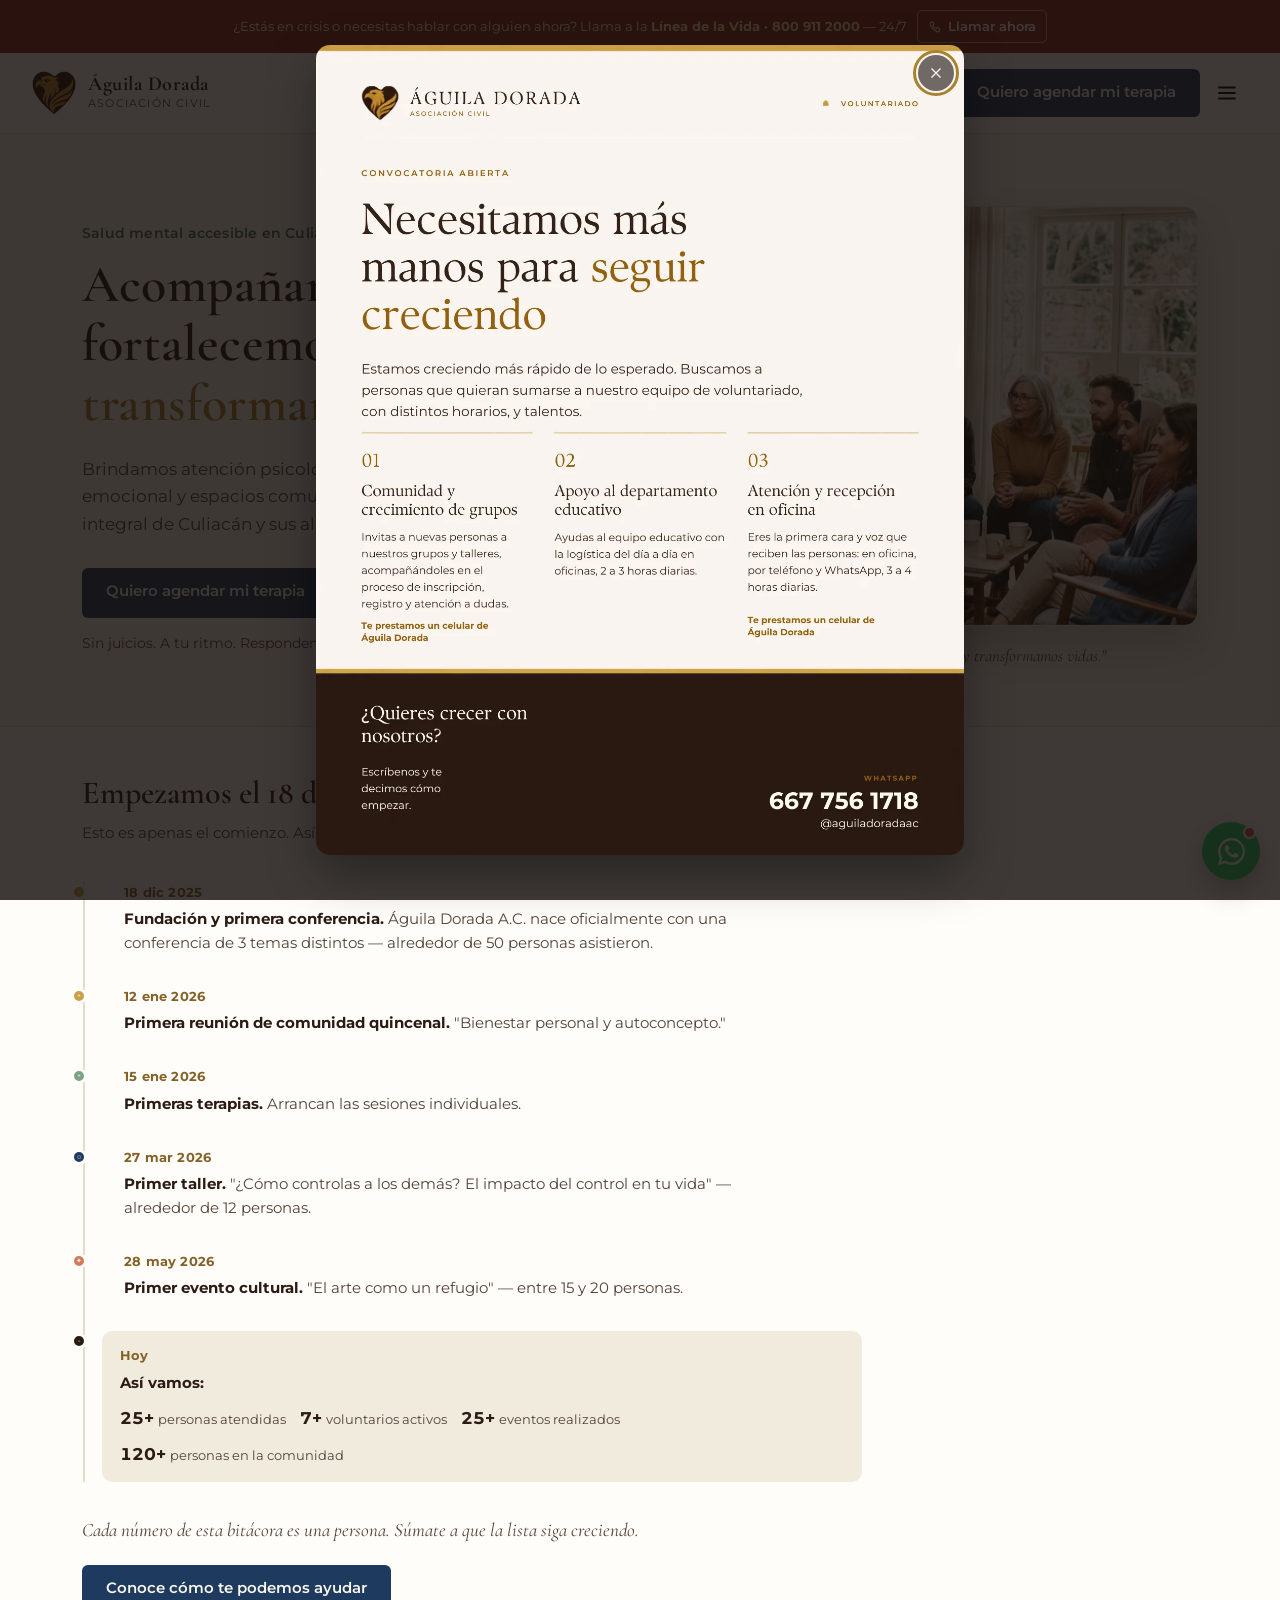
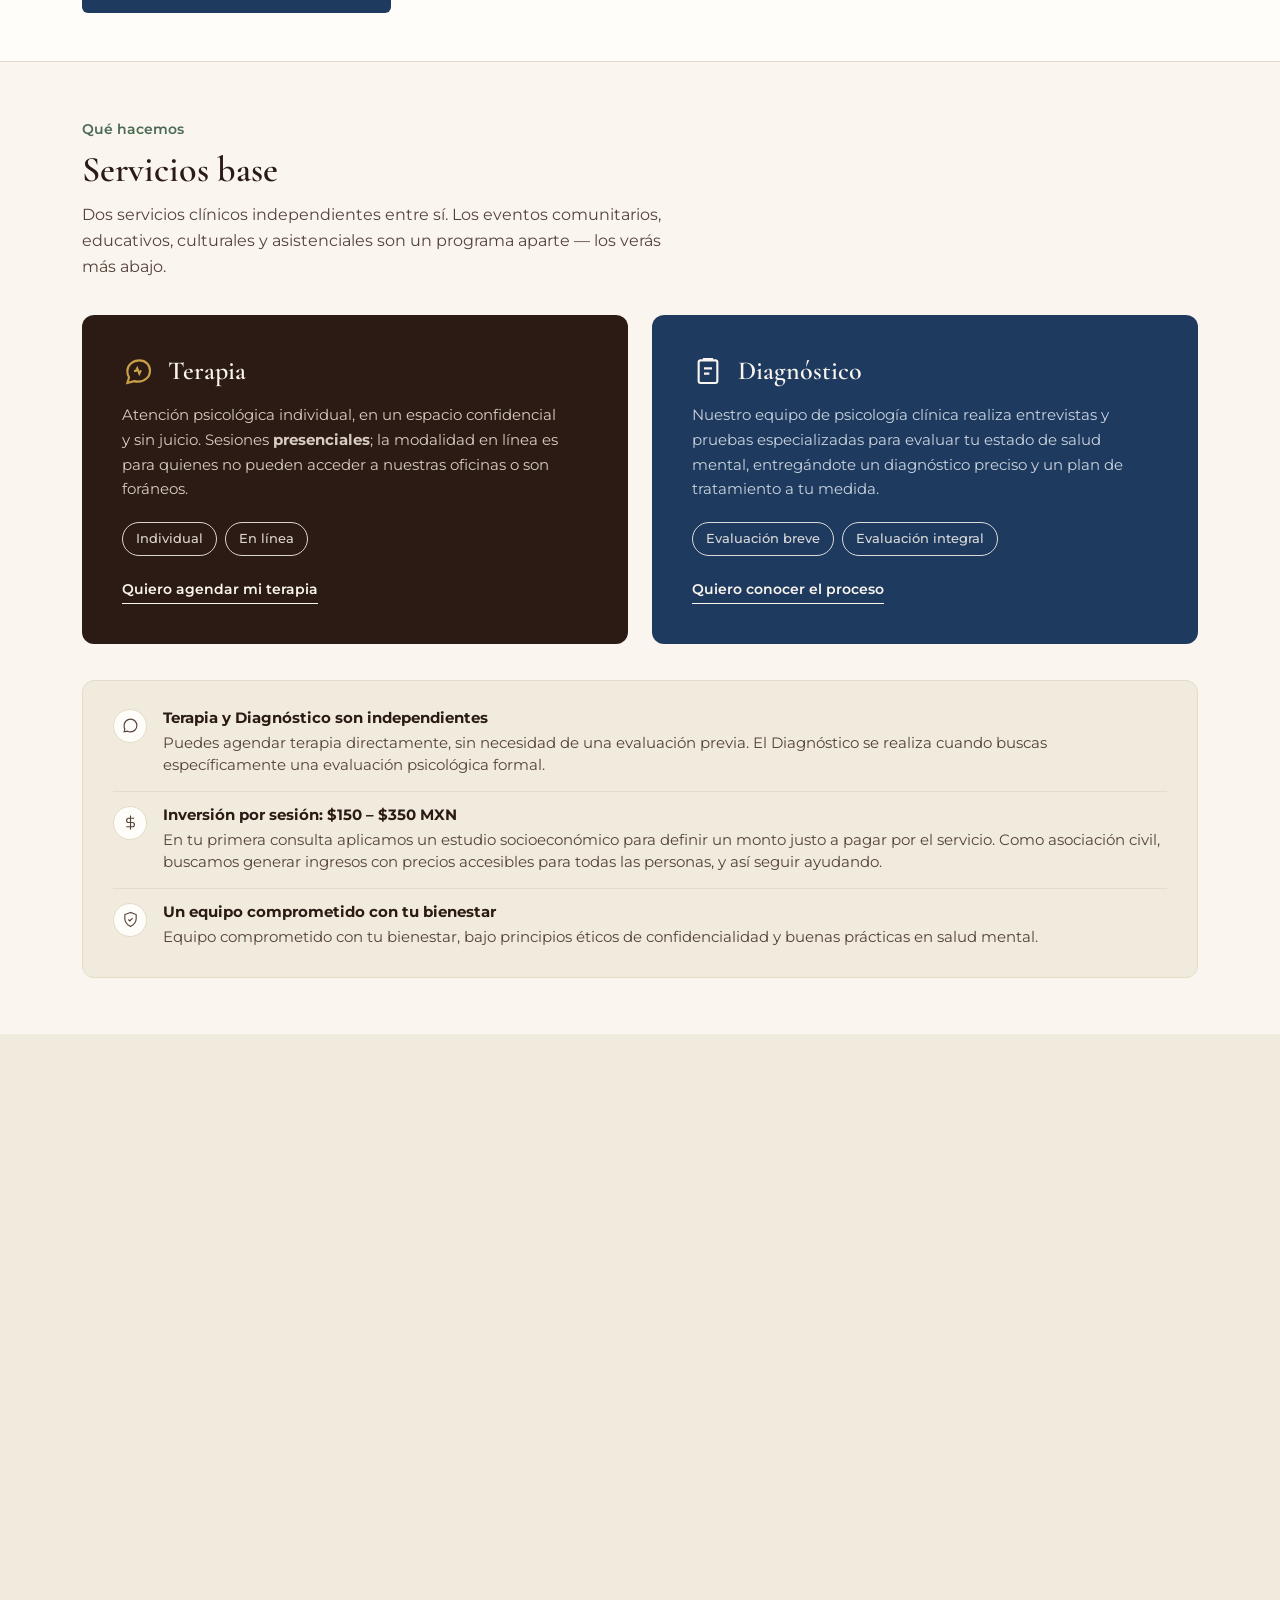
==== commit 8c533be2: "Actualizar próximos eventos (noviembre 2026) - Próximos eventos: taller "Tejiendo nuestros caminos" " ====
--- a/index.html
+++ b/index.html
@@ -351,11 +351,11 @@
         <div class="events-grid">
           <div class="event-card" data-reveal>
             <div class="event-photo"><span class="event-tag tag-comunidad">Comunidad</span>
-              <button type="button" class="event-photo-btn" data-lightbox-src="assets/images/evento19-10-2026-flyer.jpg"
-                data-lightbox-alt="Flyer completo del taller Hábitos: pequeños comienzos, cambios que duran"
-                aria-label="Ver el flyer completo del taller Hábitos: pequeños comienzos, cambios que duran">
-                <img src="assets/images/evento19-10-2026.jpg" loading="lazy" decoding="async"
-                  alt="Flyer del taller Hábitos: pequeños comienzos, cambios que duran">
+              <button type="button" class="event-photo-btn" data-lightbox-src="assets/images/evento09-11-2026-flyer.jpg"
+                data-lightbox-alt="Flyer completo del taller Tejiendo nuestros caminos"
+                aria-label="Ver el flyer completo del taller Tejiendo nuestros caminos">
+                <img src="assets/images/evento09-11-2026.jpg" loading="lazy" decoding="async"
+                  alt="Flyer del taller Tejiendo nuestros caminos">
                 <svg class="event-photo-zoom" viewBox="0 0 24 24" fill="none" stroke="currentColor" stroke-width="1.8"
                   aria-hidden="true">
                   <path d="M4 9V5a1 1 0 0 1 1-1h4M20 9V5a1 1 0 0 0-1-1h-4M4 15v4a1 1 0 0 0 1 1h4M20 15v4a1 1 0 0 1-1 1h-4" />
@@ -365,11 +365,11 @@
             <div class="event-body">
               <div class="event-date">
                 <div class="meta-icon" aria-hidden="true">📅</div>
-                <div class="d">19</div>
-                <div class="m">OCT</div>
+                <div class="d">09</div>
+                <div class="m">NOV</div>
               </div>
               <div class="event-info">
-                <h3>Taller: Hábitos, pequeños comienzos, cambios que duran</h3>
+                <h3>Taller: Tejiendo nuestros caminos</h3>
                 <div class="time">Lunes · 6:00 PM</div>
                 <div class="venue"><a href="https://maps.app.goo.gl/LoSaX4REeJdFXpEn8" target="_blank"
                     rel="noopener noreferrer"><span class="meta-icon" aria-hidden="true">📍</span>La Casa del Maquío</a>
@@ -378,75 +378,9 @@
               </div>
             </div>
             <div class="event-action"><a data-wa
-                href="https://wa.me/526672115886?text=Hola%2C%20me%20gustar%C3%ADa%20inscribirme%20al%20taller%20%22H%C3%A1bitos%3A%20peque%C3%B1os%20comienzos%2C%20cambios%20que%20duran%22%20del%2019%20de%20octubre."
+                href="https://wa.me/526672115886?text=Hola%2C%20me%20gustar%C3%ADa%20inscribirme%20al%20taller%20%22Tejiendo%20nuestros%20caminos%22%20del%209%20de%20noviembre."
                 target="_blank" rel="noopener noreferrer"
-                aria-label="Inscribirme por WhatsApp al taller Hábitos: pequeños comienzos, cambios que duran">Inscribirme por WhatsApp</a>
-            </div>
-          </div>
-          <div class="event-card" data-reveal>
-            <div class="event-photo"><span class="event-tag tag-cultural">Cultural</span>
-              <button type="button" class="event-photo-btn" data-lightbox-src="assets/images/evento20-10-2026-flyer.jpg"
-                data-lightbox-alt="Anuncio de los próximos eventos de octubre, incluido el Taller de poesía y escritura mexicana"
-                aria-label="Ver el anuncio completo del Taller de poesía y escritura mexicana">
-                <img src="assets/images/evento20-10-2026.jpg" loading="lazy" decoding="async"
-                  alt="Anuncio del Taller de poesía y escritura mexicana, 20 de octubre">
-                <svg class="event-photo-zoom" viewBox="0 0 24 24" fill="none" stroke="currentColor" stroke-width="1.8"
-                  aria-hidden="true">
-                  <path d="M4 9V5a1 1 0 0 1 1-1h4M20 9V5a1 1 0 0 0-1-1h-4M4 15v4a1 1 0 0 0 1 1h4M20 15v4a1 1 0 0 1-1 1h-4" />
-                </svg>
-              </button>
-            </div>
-            <div class="event-body">
-              <div class="event-date">
-                <div class="meta-icon" aria-hidden="true">📅</div>
-                <div class="d">20</div>
-                <div class="m">OCT</div>
-              </div>
-              <div class="event-info">
-                <h3>Taller de poesía y escritura mexicana</h3>
-                <div class="time">Martes · 5:30 PM</div>
-                <div class="venue"><a href="https://www.google.com/maps/search/?api=1&amp;query=Benito+Ju%C3%A1rez+217+Ote%2C+Centro%2C+Culiac%C3%A1n"
-                    target="_blank" rel="noopener noreferrer"><span class="meta-icon" aria-hidden="true">📍</span>Benito Juárez 217 Ote., Local 5, Centro</a>
-                </div>
-              </div>
-            </div>
-            <div class="event-action"><a data-wa
-                href="https://wa.me/526672115886?text=Hola%2C%20quisiera%20m%C3%A1s%20informaci%C3%B3n%20sobre%20el%20Taller%20de%20poes%C3%ADa%20y%20escritura%20mexicana%20del%2020%20de%20octubre."
-                target="_blank" rel="noopener noreferrer"
-                aria-label="Pedir más información por WhatsApp sobre el Taller de poesía y escritura mexicana">Más información por WhatsApp</a>
-            </div>
-          </div>
-          <div class="event-card" data-reveal>
-            <div class="event-photo"><span class="event-tag tag-asistencial">Asistencial</span>
-              <button type="button" class="event-photo-btn" data-lightbox-src="assets/images/evento25-10-2026-flyer.jpg"
-                data-lightbox-alt="Flyer completo de la 2da Charreada con Causa Rosa, a beneficio de Fundación Gamma"
-                aria-label="Ver el flyer completo de la 2da Charreada con Causa Rosa">
-                <img src="assets/images/evento25-10-2026.jpg" loading="lazy" decoding="async"
-                  alt="Flyer de la 2da Charreada con Causa Rosa, a beneficio de Fundación Gamma">
-                <svg class="event-photo-zoom" viewBox="0 0 24 24" fill="none" stroke="currentColor" stroke-width="1.8"
-                  aria-hidden="true">
-                  <path d="M4 9V5a1 1 0 0 1 1-1h4M20 9V5a1 1 0 0 0-1-1h-4M4 15v4a1 1 0 0 0 1 1h4M20 15v4a1 1 0 0 1-1 1h-4" />
-                </svg>
-              </button>
-            </div>
-            <div class="event-body">
-              <div class="event-date">
-                <div class="meta-icon" aria-hidden="true">📅</div>
-                <div class="d">25</div>
-                <div class="m">OCT</div>
-              </div>
-              <div class="event-info">
-                <h3>2da Charreada con Causa Rosa</h3>
-                <div class="time">Domingo · Desde las 12:00 PM</div>
-                <div class="venue"><a href="https://www.google.com/maps/search/?api=1&amp;query=Feria+Ganadera+Culiac%C3%A1n"
-                    target="_blank" rel="noopener noreferrer"><span class="meta-icon" aria-hidden="true">📍</span>Feria Ganadera</a>
-                </div>
-                <div class="price"><span class="meta-icon" aria-hidden="true">🎗️</span>A beneficio de Fundación Gamma</div>
-              </div>
-            </div>
-            <div class="event-action"><a href="https://www.instagram.com/aguiladoradaac/reel/Dd-QP6Wh-IY/"
-                target="_blank" rel="noopener noreferrer"
-                aria-label="Ver el anuncio de la Charreada con Causa Rosa en Instagram">Ver anuncio en Instagram</a>
+                aria-label="Inscribirme por WhatsApp al taller Tejiendo nuestros caminos">Inscribirme por WhatsApp</a>
             </div>
           </div>
         </div>
--- a/styles.css
+++ b/styles.css
@@ -850,6 +850,12 @@
   gap: 20px;
 }
 
+/* Con un solo evento, la tarjeta conserva el ancho de una columna de tres
+   en lugar de estirarse a todo el contenedor (y agrandar la foto 4:3). */
+.events-grid:has(> .event-card:only-child) {
+  grid-template-columns: minmax(0, 380px);
+}
+
 .event-card {
   background: var(--paper);
   border: 1px solid var(--line);
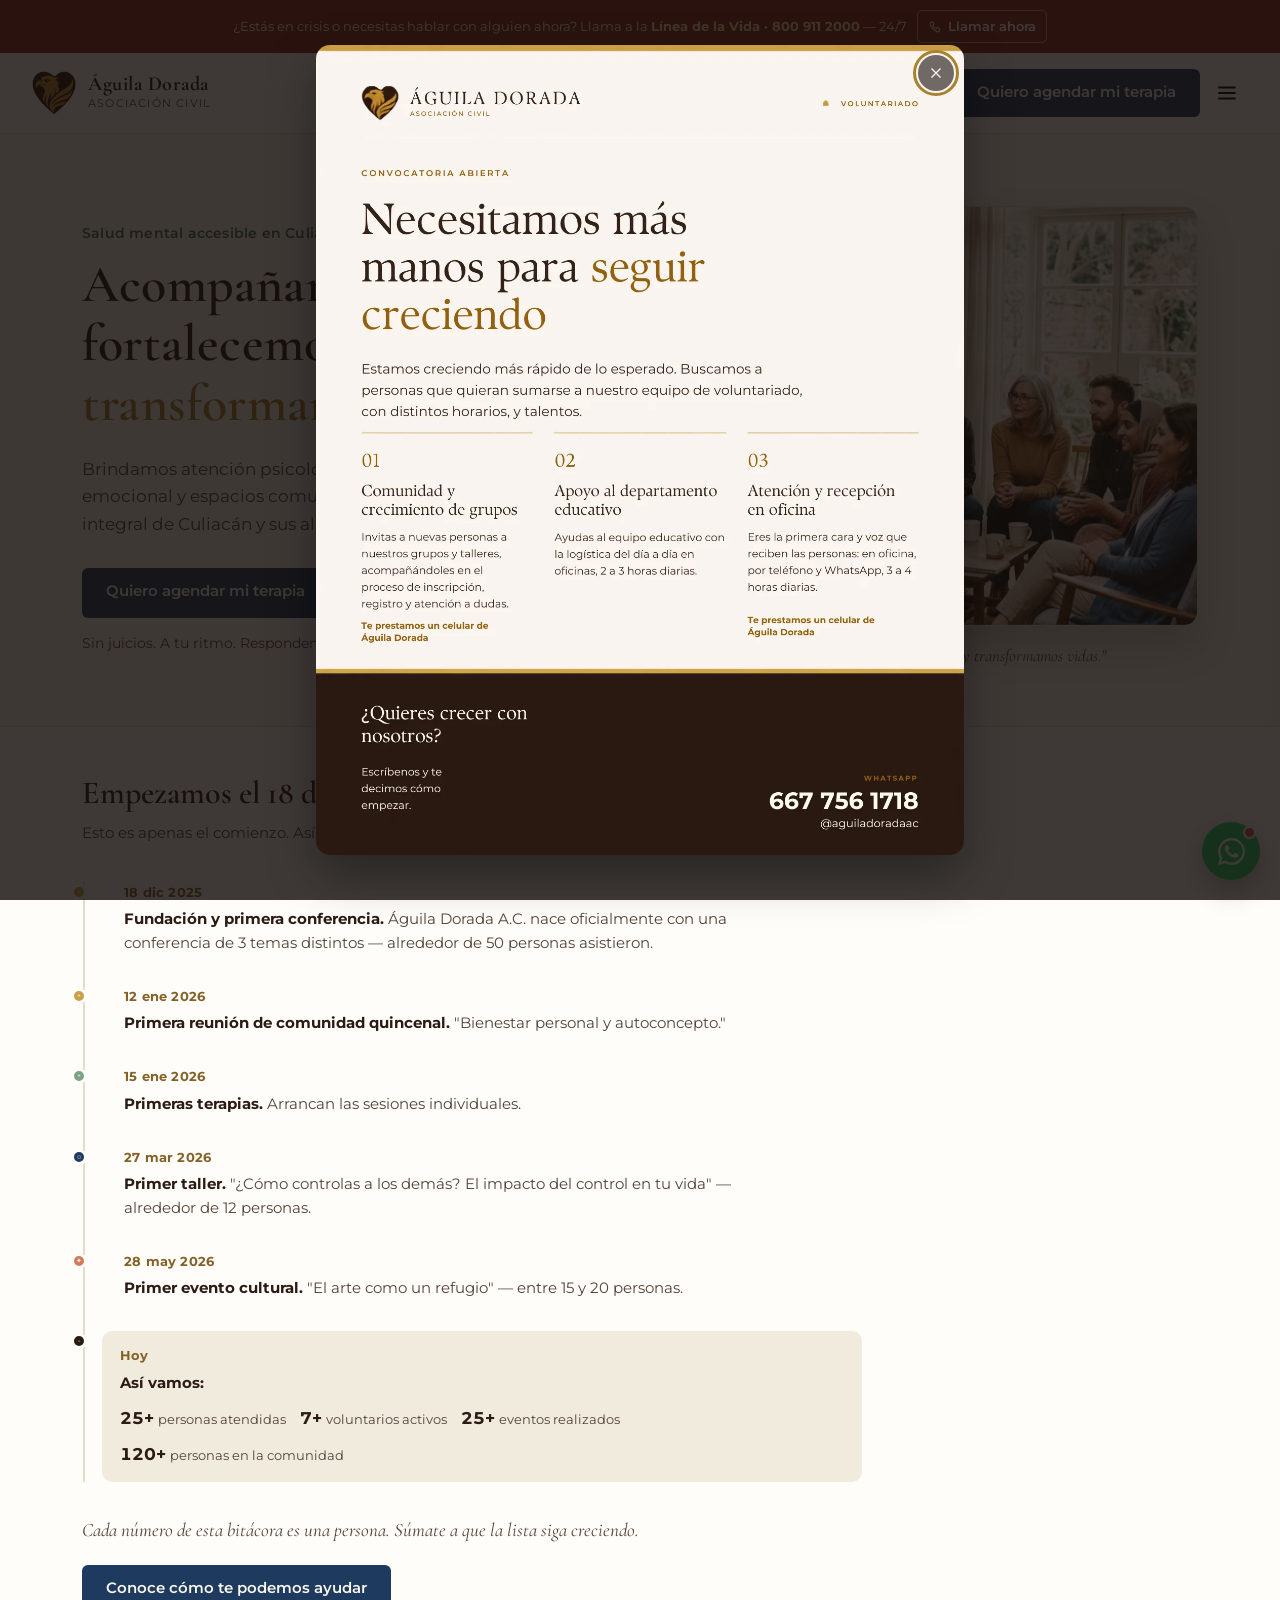
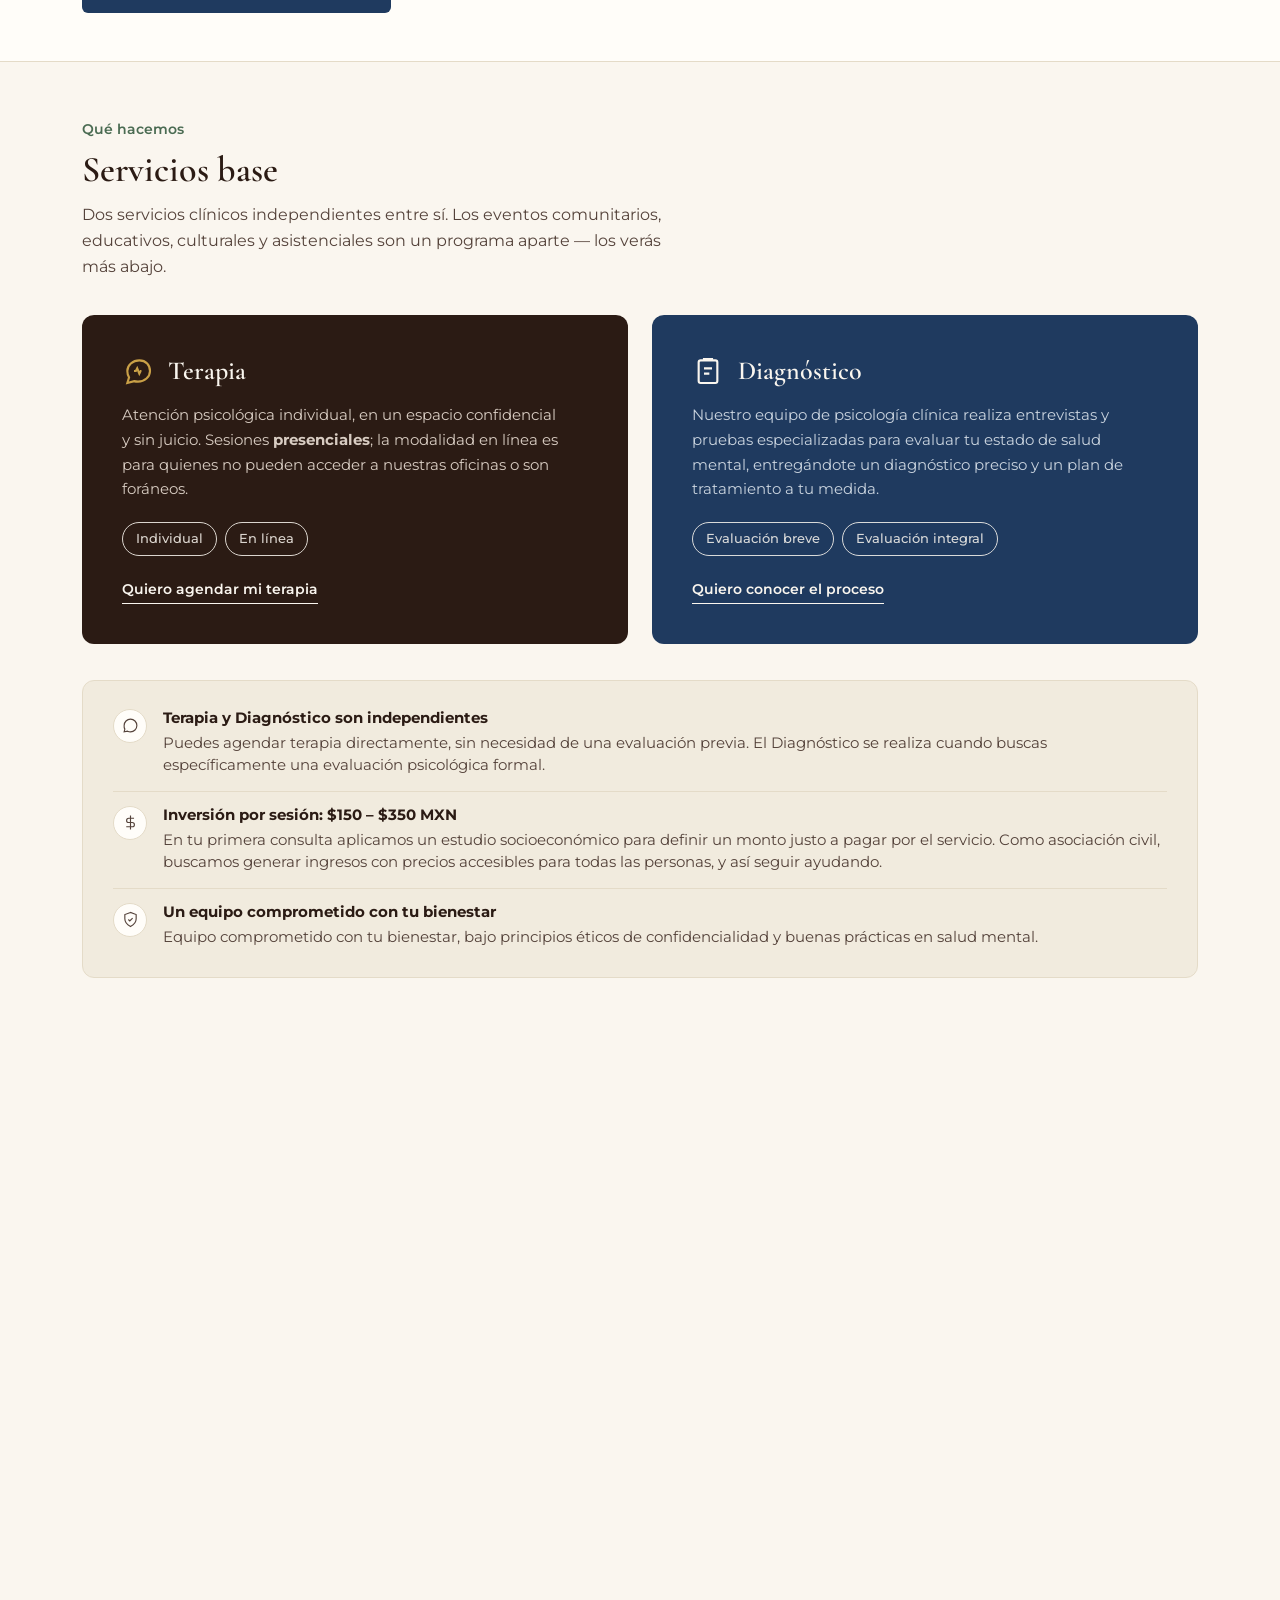
==== commit f8588274: "Ocultar Próximos eventos cuando no hay eventos vigentes Un script al final de la portada lee el JSON" ====
--- a/index.html
+++ b/index.html
@@ -4,7 +4,7 @@
 <head>
   <meta charset="UTF-8">
   <meta name="viewport" content="width=device-width, initial-scale=1.0">
-  <title>Águila Dorada A.C. — Salud mental para todos</title>
+  <title>Águila Dorada A.C. — Salud mental en Culiacán</title>
   <link rel="canonical" href="https://aguiladorada.org/">
   <link rel="icon" type="image/png" href="assets/images/logo.png">
   <script>document.documentElement.classList.add('js');</script>
@@ -18,11 +18,11 @@
   <meta property="og:url" content="https://aguiladorada.org/">
   <meta property="og:site_name" content="Águila Dorada A.C.">
   <meta property="og:locale" content="es_MX">
-  <meta property="og:title" content="Águila Dorada A.C.">
+  <meta property="og:title" content="Águila Dorada A.C. — Salud mental en Culiacán">
   <meta property="og:description"
     content="Comunidad Águila Dorada A.C. ofrece terapia psicológica accesible y apoyo emocional en Culiacán.">
   <meta name="twitter:card" content="summary_large_image">
-  <meta name="twitter:title" content="Águila Dorada A.C.">
+  <meta name="twitter:title" content="Águila Dorada A.C. — Salud mental en Culiacán">
   <meta name="twitter:description"
     content="Comunidad Águila Dorada A.C. ofrece terapia psicológica accesible y apoyo emocional en Culiacán.">
   <meta name="twitter:image" content="https://aguiladorada.org/assets/og-image.jpg">
@@ -348,8 +348,53 @@
             </p>
           </div>
         </div>
+        <!-- Cada .event-card lleva dentro su propio bloque JSON-LD (tipo Event)
+             para que Google pueda mostrarlo en sus resultados de eventos.
+             Al cambiar o agregar una tarjeta, actualiza también su bloque: name,
+             startDate (con -07:00, hora de Culiacán), location, image, offers y
+             performer. Al quitar una tarjeta, su bloque se va con ella. -->
         <div class="events-grid">
           <div class="event-card" data-reveal>
+            <script type="application/ld+json">
+{
+  "@context": "https://schema.org",
+  "@type": "Event",
+  "name": "Taller: Tejiendo nuestros caminos",
+  "description": "Reunión de comunidad para encontrarnos, escuchar otras historias y descubrir lo que nos une. Taller de Águila Dorada A.C. en Culiacán.",
+  "startDate": "2026-11-09T18:00:00-07:00",
+  "eventStatus": "https://schema.org/EventScheduled",
+  "eventAttendanceMode": "https://schema.org/OfflineEventAttendanceMode",
+  "location": {
+    "@type": "Place",
+    "name": "La Casa del Maquío",
+    "address": {
+      "@type": "PostalAddress",
+      "streetAddress": "Dr. Luis G. de la Torre 109, Chapultepec",
+      "postalCode": "80040",
+      "addressLocality": "Culiacán Rosales",
+      "addressRegion": "Sinaloa",
+      "addressCountry": "MX"
+    }
+  },
+  "image": ["https://aguiladorada.org/assets/images/evento09-11-2026-flyer.jpg"],
+  "offers": {
+    "@type": "Offer",
+    "price": "30",
+    "priceCurrency": "MXN",
+    "availability": "https://schema.org/InStock",
+    "url": "https://aguiladorada.org/#eventos"
+  },
+  "performer": [
+    { "@type": "Person", "name": "M.D.H. Melissa Morga" },
+    { "@type": "Person", "name": "Lic. Gloria Moreno" }
+  ],
+  "organizer": {
+    "@type": "Organization",
+    "name": "Águila Dorada A.C.",
+    "url": "https://aguiladorada.org"
+  }
+}
+</script>
             <div class="event-photo"><span class="event-tag tag-comunidad">Comunidad</span>
               <button type="button" class="event-photo-btn" data-lightbox-src="assets/images/evento09-11-2026-flyer.jpg"
                 data-lightbox-alt="Flyer completo del taller Tejiendo nuestros caminos"
@@ -1346,6 +1391,37 @@
     chatbotFab.addEventListener('click', () => (chatbotOpen ? closeChatbot() : openChatbot()));
     chatbotCloseBtn.addEventListener('click', closeChatbot);
   </script>
+  <script>
+    // Próximos eventos: quita sola cada tarjeta cuyo evento ya pasó y, si no
+    // queda ninguna, oculta la sección completa y sus enlaces en esta página.
+    // La fecha sale del JSON-LD que va dentro de cada .event-card (endDate, o
+    // startDate + 6 h si no hay endDate). Así la portada nunca muestra eventos
+    // vencidos aunque todavía no se haya publicado la actualización semanal.
+    // Sin JavaScript la sección se muestra tal cual está en el HTML.
+    (() => {
+      const section = document.getElementById('eventos');
+      const grid = section && section.querySelector('.events-grid');
+      if (!grid) return;
+      const SEIS_HORAS = 6 * 60 * 60 * 1000;
+      const ahora = Date.now();
+      grid.querySelectorAll('.event-card').forEach((card) => {
+        const ld = card.querySelector('script[type="application/ld+json"]');
+        if (!ld) return;
+        try {
+          const evento = JSON.parse(ld.textContent);
+          const fin = evento.endDate
+            ? Date.parse(evento.endDate)
+            : Date.parse(evento.startDate) + SEIS_HORAS;
+          if (fin < ahora) card.remove();
+        } catch (e) { /* JSON inválido: se deja la tarjeta como está */ }
+      });
+      if (grid.querySelector('.event-card')) return;
+      section.style.display = 'none';
+      document.querySelectorAll('a[href="#eventos"]').forEach((a) => {
+        (a.closest('li') || a).style.display = 'none';
+      });
+    })();
+  </script>
 </body>
 
 </html>
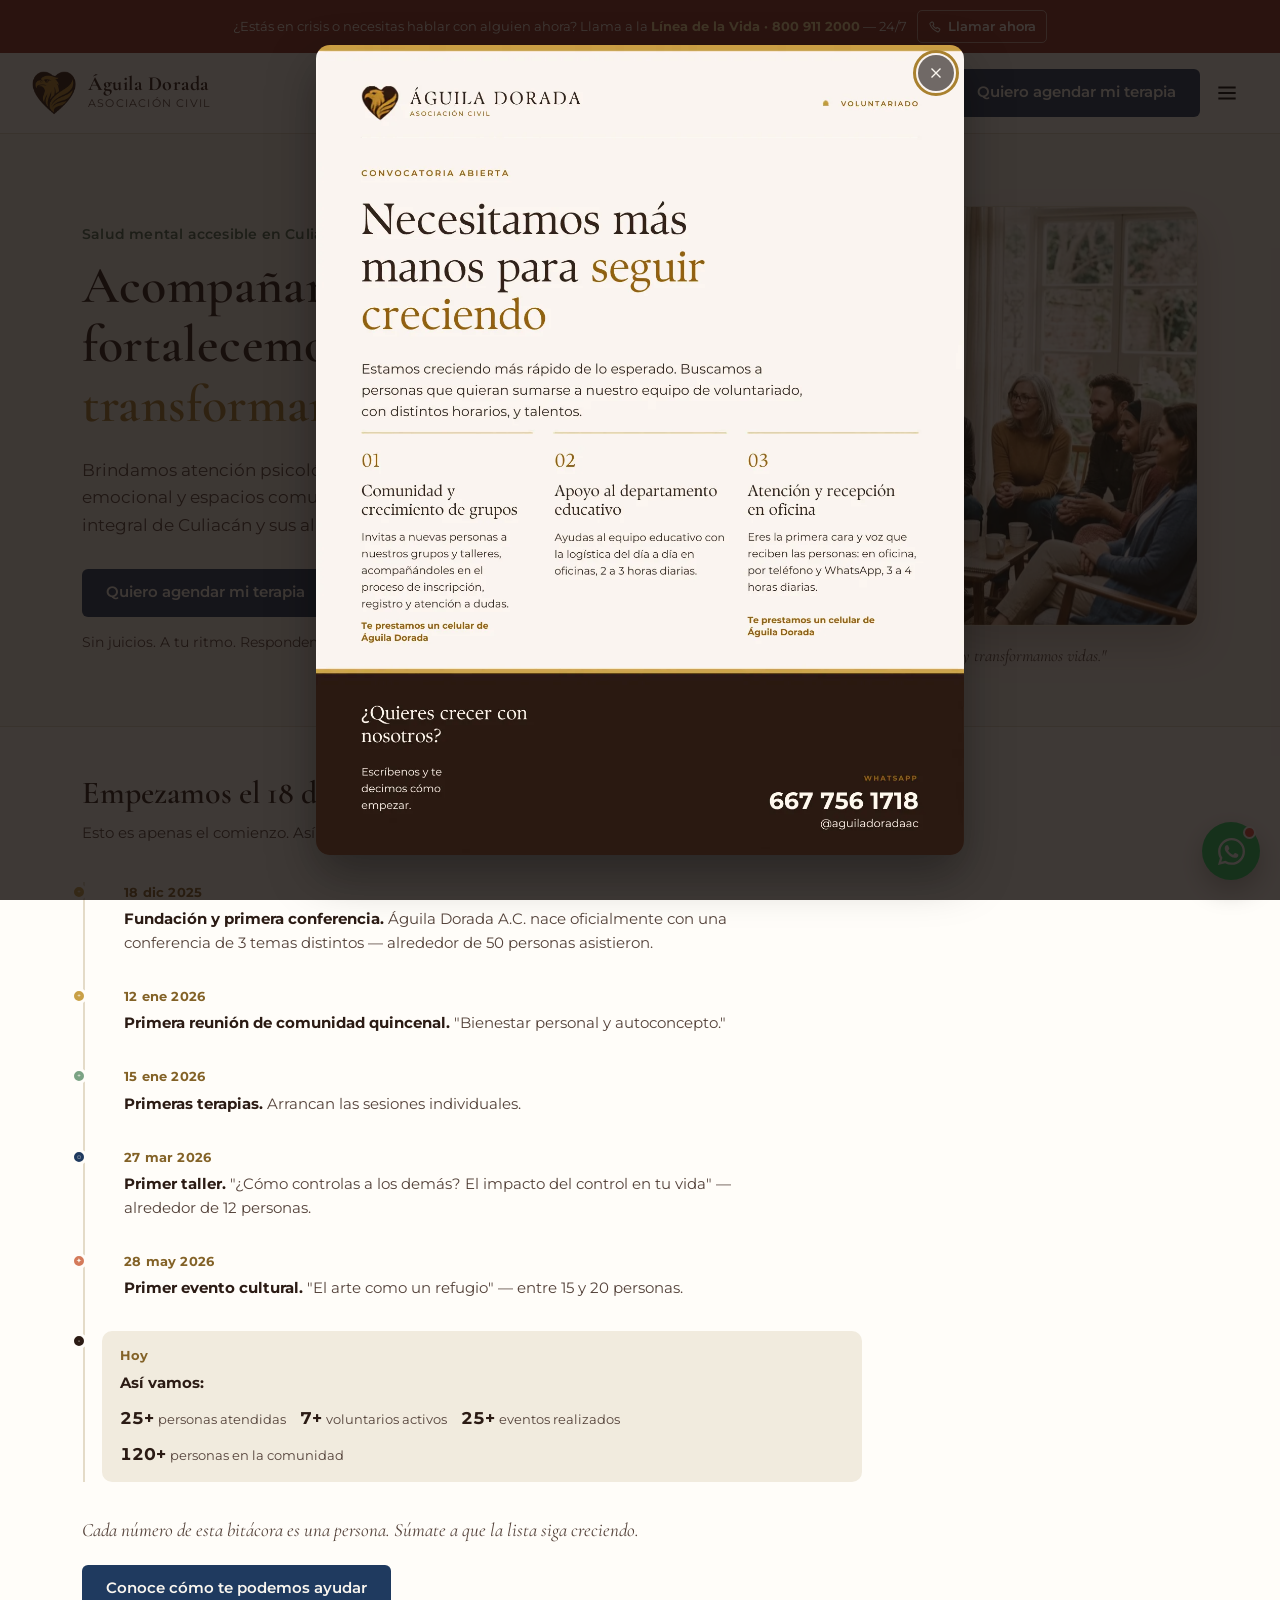
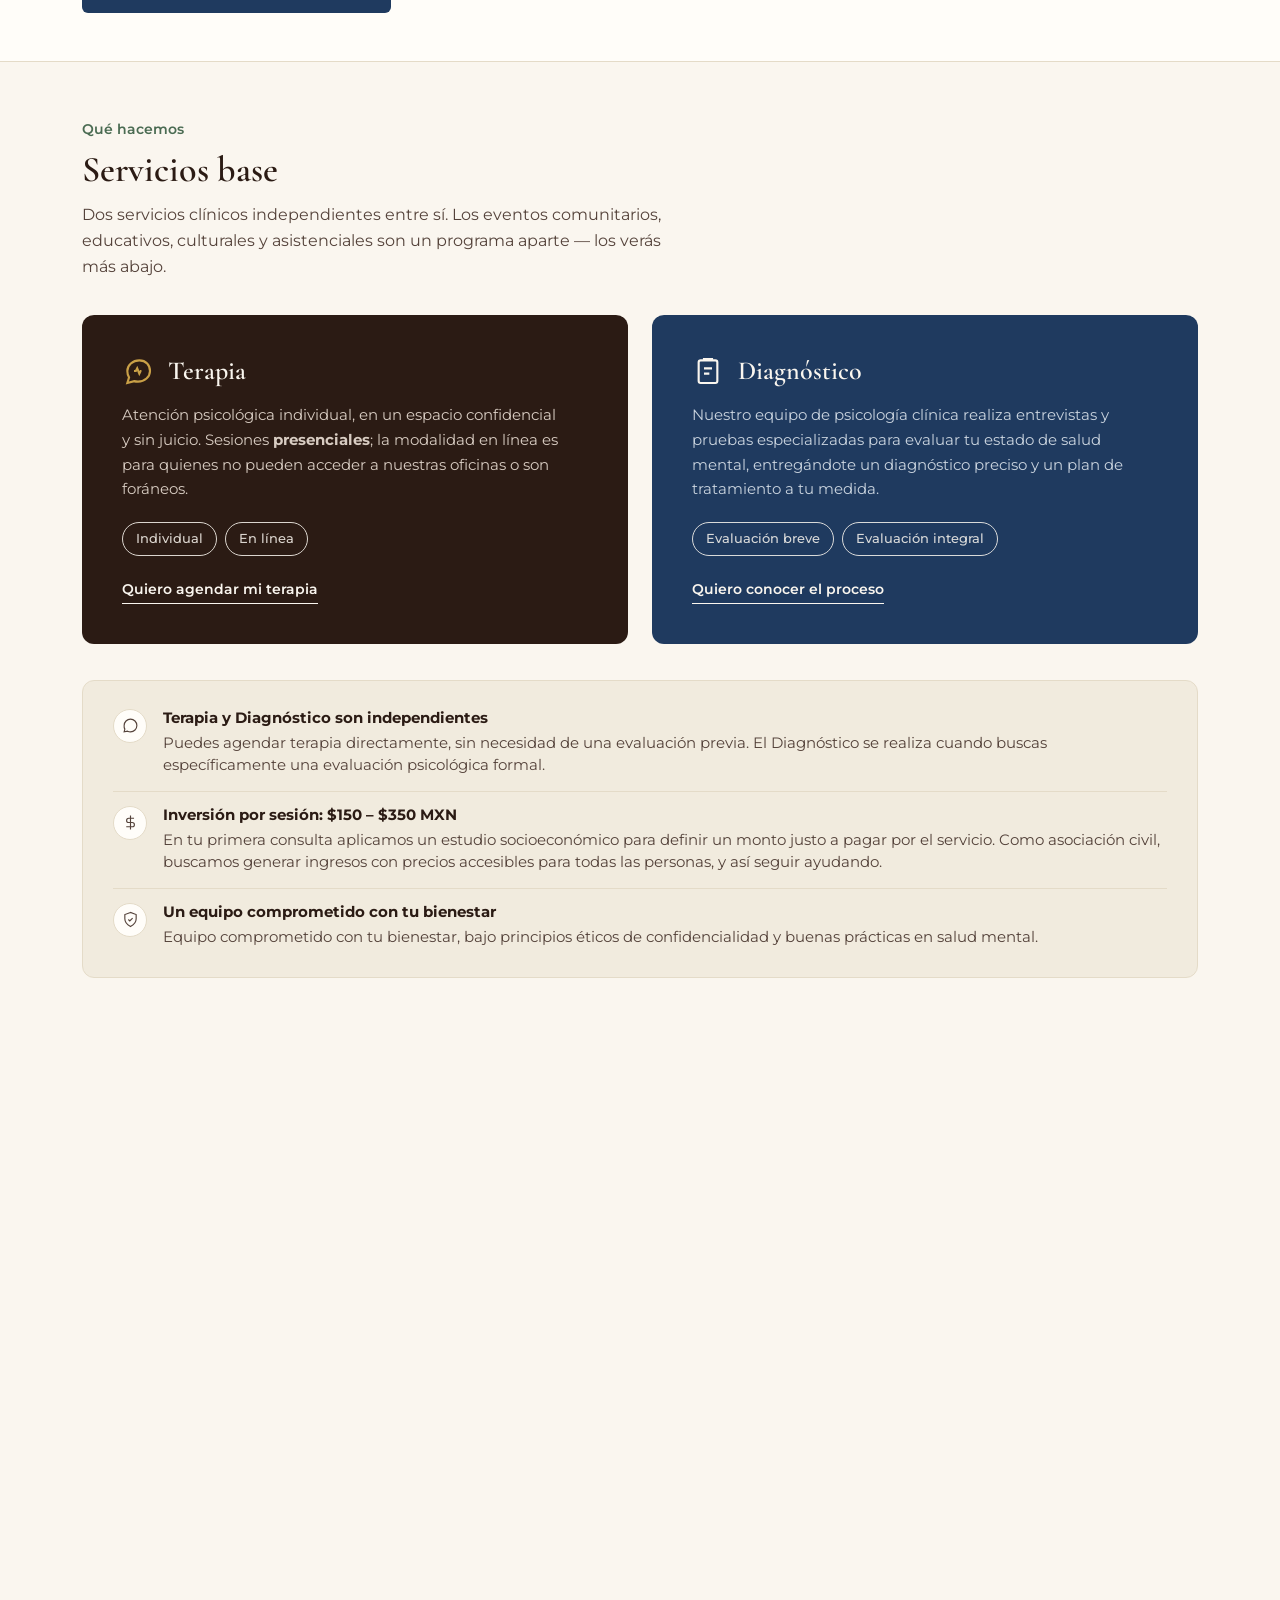
==== commit 3a0d6795: "Desactivar la página Nosotros Se quitan los enlaces a Nosotros del menú, menú móvil, pie de página, " ====
--- a/index.html
+++ b/index.html
@@ -141,7 +141,6 @@
         <a href="pages/programas-comunitarios.html">Comunidad</a>
         <a href="#eventos">Próximos eventos</a>
         <a href="pages/eventos-pasados.html">Eventos pasados</a>
-        <a href="pages/nosotros.html">Nosotros</a>
         <a href="pages/voluntariado.html">Voluntariado</a>
         <a href="pages/contacto.html">Contacto</a>
       </nav>
@@ -162,7 +161,6 @@
       <a href="pages/programas-comunitarios.html">Comunidad</a>
       <a href="#eventos">Próximos eventos</a>
       <a href="pages/eventos-pasados.html">Eventos pasados</a>
-      <a href="pages/nosotros.html">Nosotros</a>
       <a href="pages/voluntariado.html">Voluntariado</a>
       <a href="pages/contacto.html">Contacto</a>
     </nav>
@@ -179,7 +177,6 @@
           <div class="hero-ctas">
             <a data-wa href="https://wa.me/526672115886?text=Hola%2C%20me%20gustar%C3%ADa%20agendar%20una%20sesi%C3%B3n%20de%20terapia%20con%20%C3%81guila%20Dorada."
               class="btn btn-navy" target="_blank" rel="noopener noreferrer">Quiero agendar mi terapia</a>
-            <a href="pages/nosotros.html" class="btn btn-outline">Conócenos</a>
           </div>
           <p class="hero-microcopy">Sin juicios. A tu ritmo. Respondemos en menos de 24 horas.</p>
         </div>
@@ -472,7 +469,6 @@
               </div>
             </div>
           </div>
-          <a href="pages/nosotros.html" class="mission-link">Conoce al equipo que lo hace posible</a>
         </div>
         <div class="mission-visual">
           <img src="assets/images/logo.png" loading="lazy" decoding="async" alt="Águila Dorada A.C." style="width:60%;">
@@ -603,7 +599,6 @@
           <h4>Enlaces rápidos</h4>
           <ul>
             <li><a href="#main-content" aria-current="page">Inicio</a></li>
-            <li><a href="pages/nosotros.html">Nosotros</a></li>
             <li><a href="pages/servicios.html">Servicios</a></li>
             <li><a href="pages/programas-comunitarios.html">Comunidad</a></li>
             <li><a href="#eventos">Próximos eventos</a></li>
@@ -1186,12 +1181,6 @@
             id: 'nosotros-equipo',
             label: '¿Quién forma el equipo?',
             message: 'Un equipo de <strong>7 fundadores</strong> dirige la asociación, más un equipo de psicología encabezado por la <strong>M.C. Maricela Cázarez</strong>, psicóloga con cédula profesional.',
-          },
-          {
-            id: 'nosotros-ver',
-            label: 'Ver página de Nosotros',
-            message: 'Conoce a todo el equipo, con fotos y el rol de cada quien.',
-            actions: [{ type: 'link', label: 'Ver página de Nosotros', href: 'pages/nosotros.html' }],
           },
         ],
       },
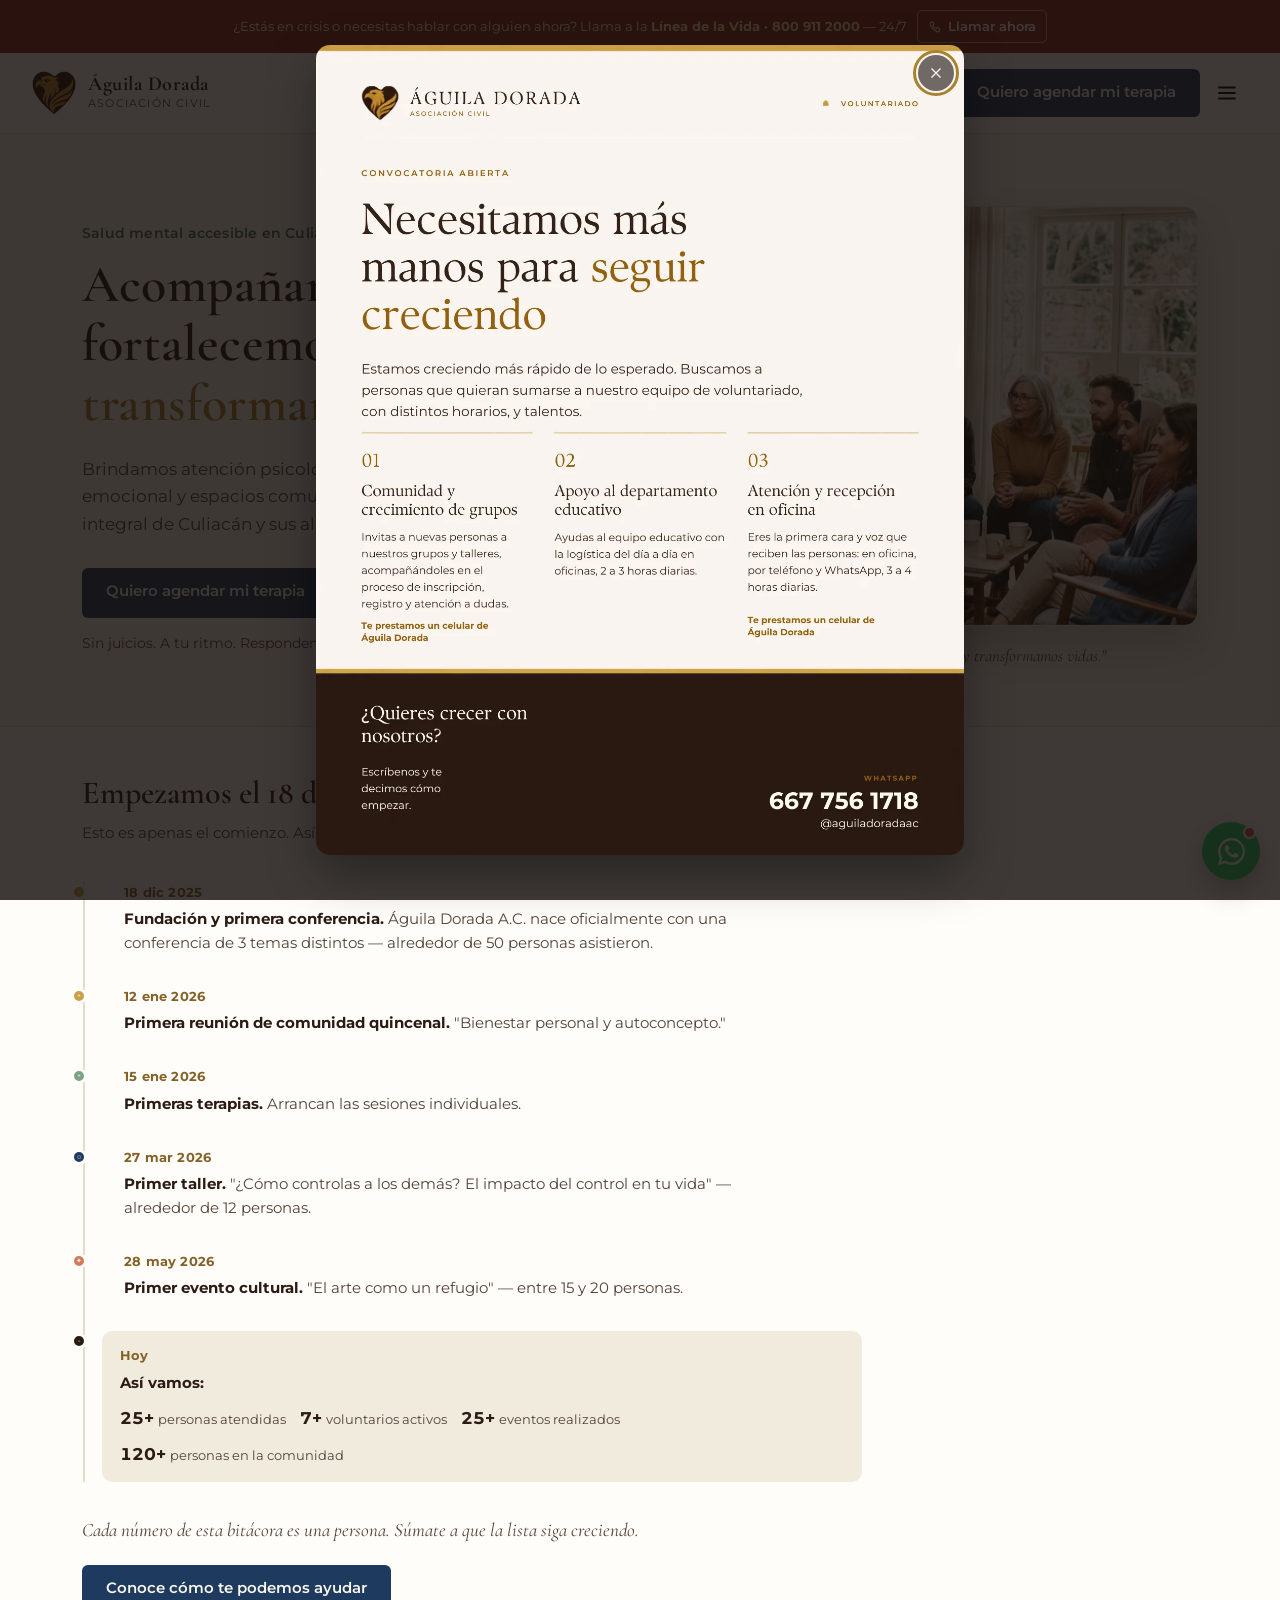
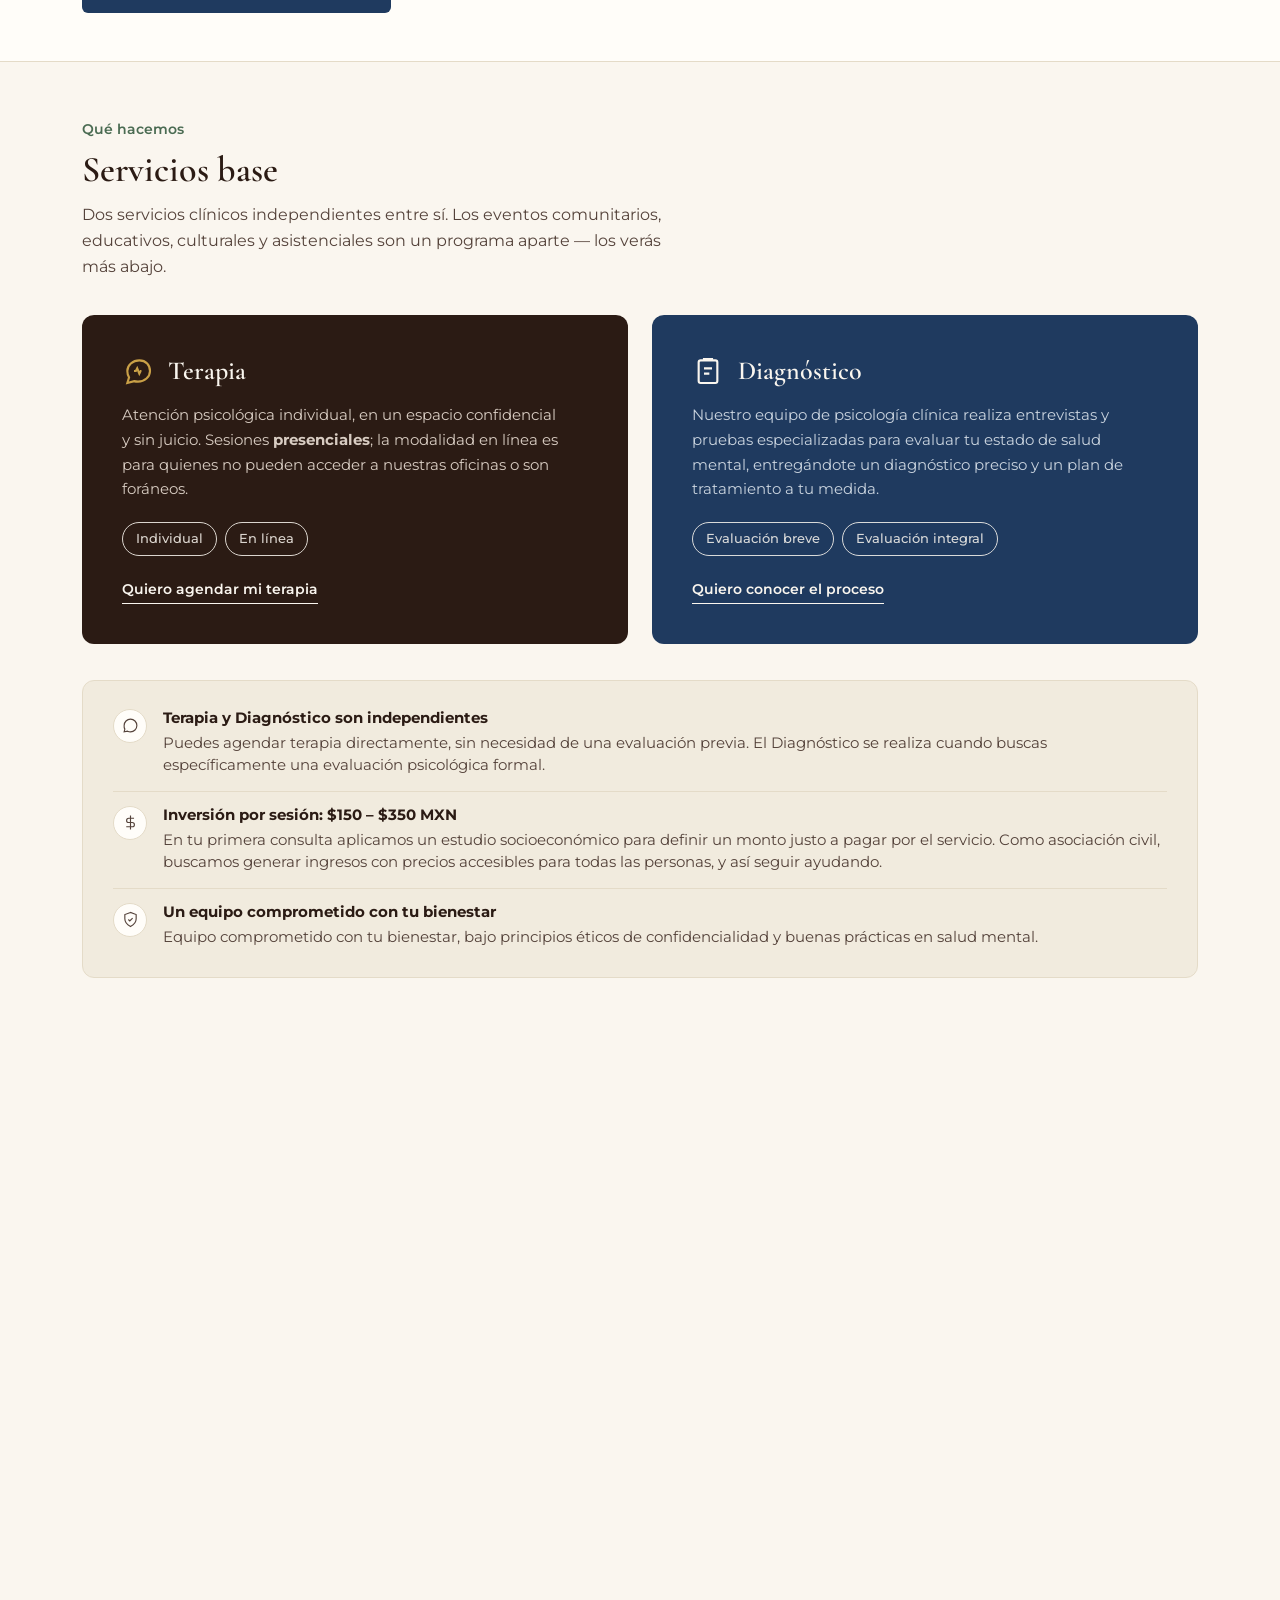
==== commit 06021359: "Reactivar la página Nosotros Revierte 3a0d679: vuelven los enlaces a Nosotros (menú, menú móvil, pie" ====
--- a/index.html
+++ b/index.html
@@ -141,6 +141,7 @@
         <a href="pages/programas-comunitarios.html">Comunidad</a>
         <a href="#eventos">Próximos eventos</a>
         <a href="pages/eventos-pasados.html">Eventos pasados</a>
+        <a href="pages/nosotros.html">Nosotros</a>
         <a href="pages/voluntariado.html">Voluntariado</a>
         <a href="pages/contacto.html">Contacto</a>
       </nav>
@@ -161,6 +162,7 @@
       <a href="pages/programas-comunitarios.html">Comunidad</a>
       <a href="#eventos">Próximos eventos</a>
       <a href="pages/eventos-pasados.html">Eventos pasados</a>
+      <a href="pages/nosotros.html">Nosotros</a>
       <a href="pages/voluntariado.html">Voluntariado</a>
       <a href="pages/contacto.html">Contacto</a>
     </nav>
@@ -177,6 +179,7 @@
           <div class="hero-ctas">
             <a data-wa href="https://wa.me/526672115886?text=Hola%2C%20me%20gustar%C3%ADa%20agendar%20una%20sesi%C3%B3n%20de%20terapia%20con%20%C3%81guila%20Dorada."
               class="btn btn-navy" target="_blank" rel="noopener noreferrer">Quiero agendar mi terapia</a>
+            <a href="pages/nosotros.html" class="btn btn-outline">Conócenos</a>
           </div>
           <p class="hero-microcopy">Sin juicios. A tu ritmo. Respondemos en menos de 24 horas.</p>
         </div>
@@ -351,80 +354,6 @@
              startDate (con -07:00, hora de Culiacán), location, image, offers y
              performer. Al quitar una tarjeta, su bloque se va con ella. -->
         <div class="events-grid">
-          <div class="event-card" data-reveal>
-            <script type="application/ld+json">
-{
-  "@context": "https://schema.org",
-  "@type": "Event",
-  "name": "Taller: Tejiendo nuestros caminos",
-  "description": "Reunión de comunidad para encontrarnos, escuchar otras historias y descubrir lo que nos une. Taller de Águila Dorada A.C. en Culiacán.",
-  "startDate": "2026-11-09T18:00:00-07:00",
-  "eventStatus": "https://schema.org/EventScheduled",
-  "eventAttendanceMode": "https://schema.org/OfflineEventAttendanceMode",
-  "location": {
-    "@type": "Place",
-    "name": "La Casa del Maquío",
-    "address": {
-      "@type": "PostalAddress",
-      "streetAddress": "Dr. Luis G. de la Torre 109, Chapultepec",
-      "postalCode": "80040",
-      "addressLocality": "Culiacán Rosales",
-      "addressRegion": "Sinaloa",
-      "addressCountry": "MX"
-    }
-  },
-  "image": ["https://aguiladorada.org/assets/images/evento09-11-2026-flyer.jpg"],
-  "offers": {
-    "@type": "Offer",
-    "price": "30",
-    "priceCurrency": "MXN",
-    "availability": "https://schema.org/InStock",
-    "url": "https://aguiladorada.org/#eventos"
-  },
-  "performer": [
-    { "@type": "Person", "name": "M.D.H. Melissa Morga" },
-    { "@type": "Person", "name": "Lic. Gloria Moreno" }
-  ],
-  "organizer": {
-    "@type": "Organization",
-    "name": "Águila Dorada A.C.",
-    "url": "https://aguiladorada.org"
-  }
-}
-</script>
-            <div class="event-photo"><span class="event-tag tag-comunidad">Comunidad</span>
-              <button type="button" class="event-photo-btn" data-lightbox-src="assets/images/evento09-11-2026-flyer.jpg"
-                data-lightbox-alt="Flyer completo del taller Tejiendo nuestros caminos"
-                aria-label="Ver el flyer completo del taller Tejiendo nuestros caminos">
-                <img src="assets/images/evento09-11-2026.jpg" loading="lazy" decoding="async"
-                  alt="Flyer del taller Tejiendo nuestros caminos">
-                <svg class="event-photo-zoom" viewBox="0 0 24 24" fill="none" stroke="currentColor" stroke-width="1.8"
-                  aria-hidden="true">
-                  <path d="M4 9V5a1 1 0 0 1 1-1h4M20 9V5a1 1 0 0 0-1-1h-4M4 15v4a1 1 0 0 0 1 1h4M20 15v4a1 1 0 0 1-1 1h-4" />
-                </svg>
-              </button>
-            </div>
-            <div class="event-body">
-              <div class="event-date">
-                <div class="meta-icon" aria-hidden="true">📅</div>
-                <div class="d">09</div>
-                <div class="m">NOV</div>
-              </div>
-              <div class="event-info">
-                <h3>Taller: Tejiendo nuestros caminos</h3>
-                <div class="time">Lunes · 6:00 PM</div>
-                <div class="venue"><a href="https://maps.app.goo.gl/LoSaX4REeJdFXpEn8" target="_blank"
-                    rel="noopener noreferrer"><span class="meta-icon" aria-hidden="true">📍</span>La Casa del Maquío</a>
-                </div>
-                <div class="price"><span class="meta-icon" aria-hidden="true">💰</span>Aportación: $30 MXN</div>
-              </div>
-            </div>
-            <div class="event-action"><a data-wa
-                href="https://wa.me/526672115886?text=Hola%2C%20me%20gustar%C3%ADa%20inscribirme%20al%20taller%20%22Tejiendo%20nuestros%20caminos%22%20del%209%20de%20noviembre."
-                target="_blank" rel="noopener noreferrer"
-                aria-label="Inscribirme por WhatsApp al taller Tejiendo nuestros caminos">Inscribirme por WhatsApp</a>
-            </div>
-          </div>
         </div>
       </div>
     </section>
@@ -469,6 +398,7 @@
               </div>
             </div>
           </div>
+          <a href="pages/nosotros.html" class="mission-link">Conoce al equipo que lo hace posible</a>
         </div>
         <div class="mission-visual">
           <img src="assets/images/logo.png" loading="lazy" decoding="async" alt="Águila Dorada A.C." style="width:60%;">
@@ -599,6 +529,7 @@
           <h4>Enlaces rápidos</h4>
           <ul>
             <li><a href="#main-content" aria-current="page">Inicio</a></li>
+            <li><a href="pages/nosotros.html">Nosotros</a></li>
             <li><a href="pages/servicios.html">Servicios</a></li>
             <li><a href="pages/programas-comunitarios.html">Comunidad</a></li>
             <li><a href="#eventos">Próximos eventos</a></li>
@@ -1181,6 +1112,12 @@
             id: 'nosotros-equipo',
             label: '¿Quién forma el equipo?',
             message: 'Un equipo de <strong>7 fundadores</strong> dirige la asociación, más un equipo de psicología encabezado por la <strong>M.C. Maricela Cázarez</strong>, psicóloga con cédula profesional.',
+          },
+          {
+            id: 'nosotros-ver',
+            label: 'Ver página de Nosotros',
+            message: 'Conoce a todo el equipo, con fotos y el rol de cada quien.',
+            actions: [{ type: 'link', label: 'Ver página de Nosotros', href: 'pages/nosotros.html' }],
           },
         ],
       },
